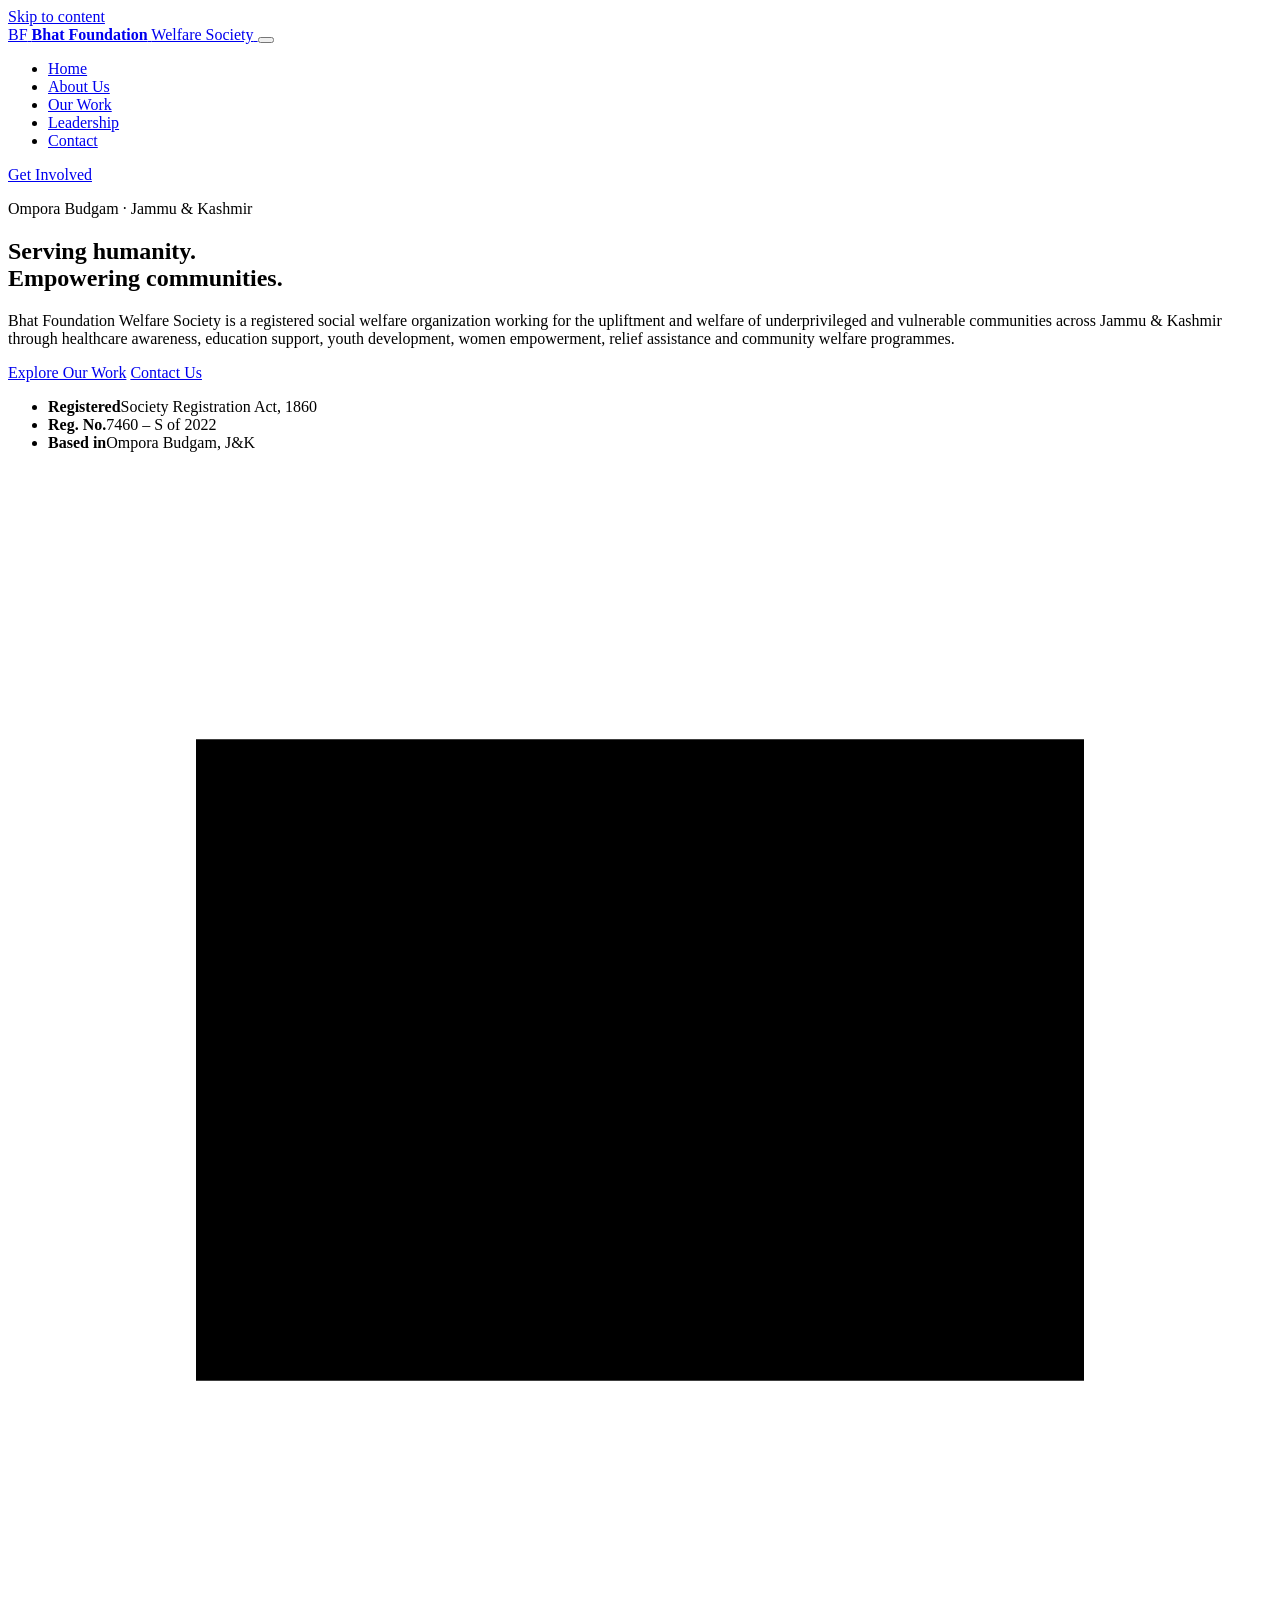
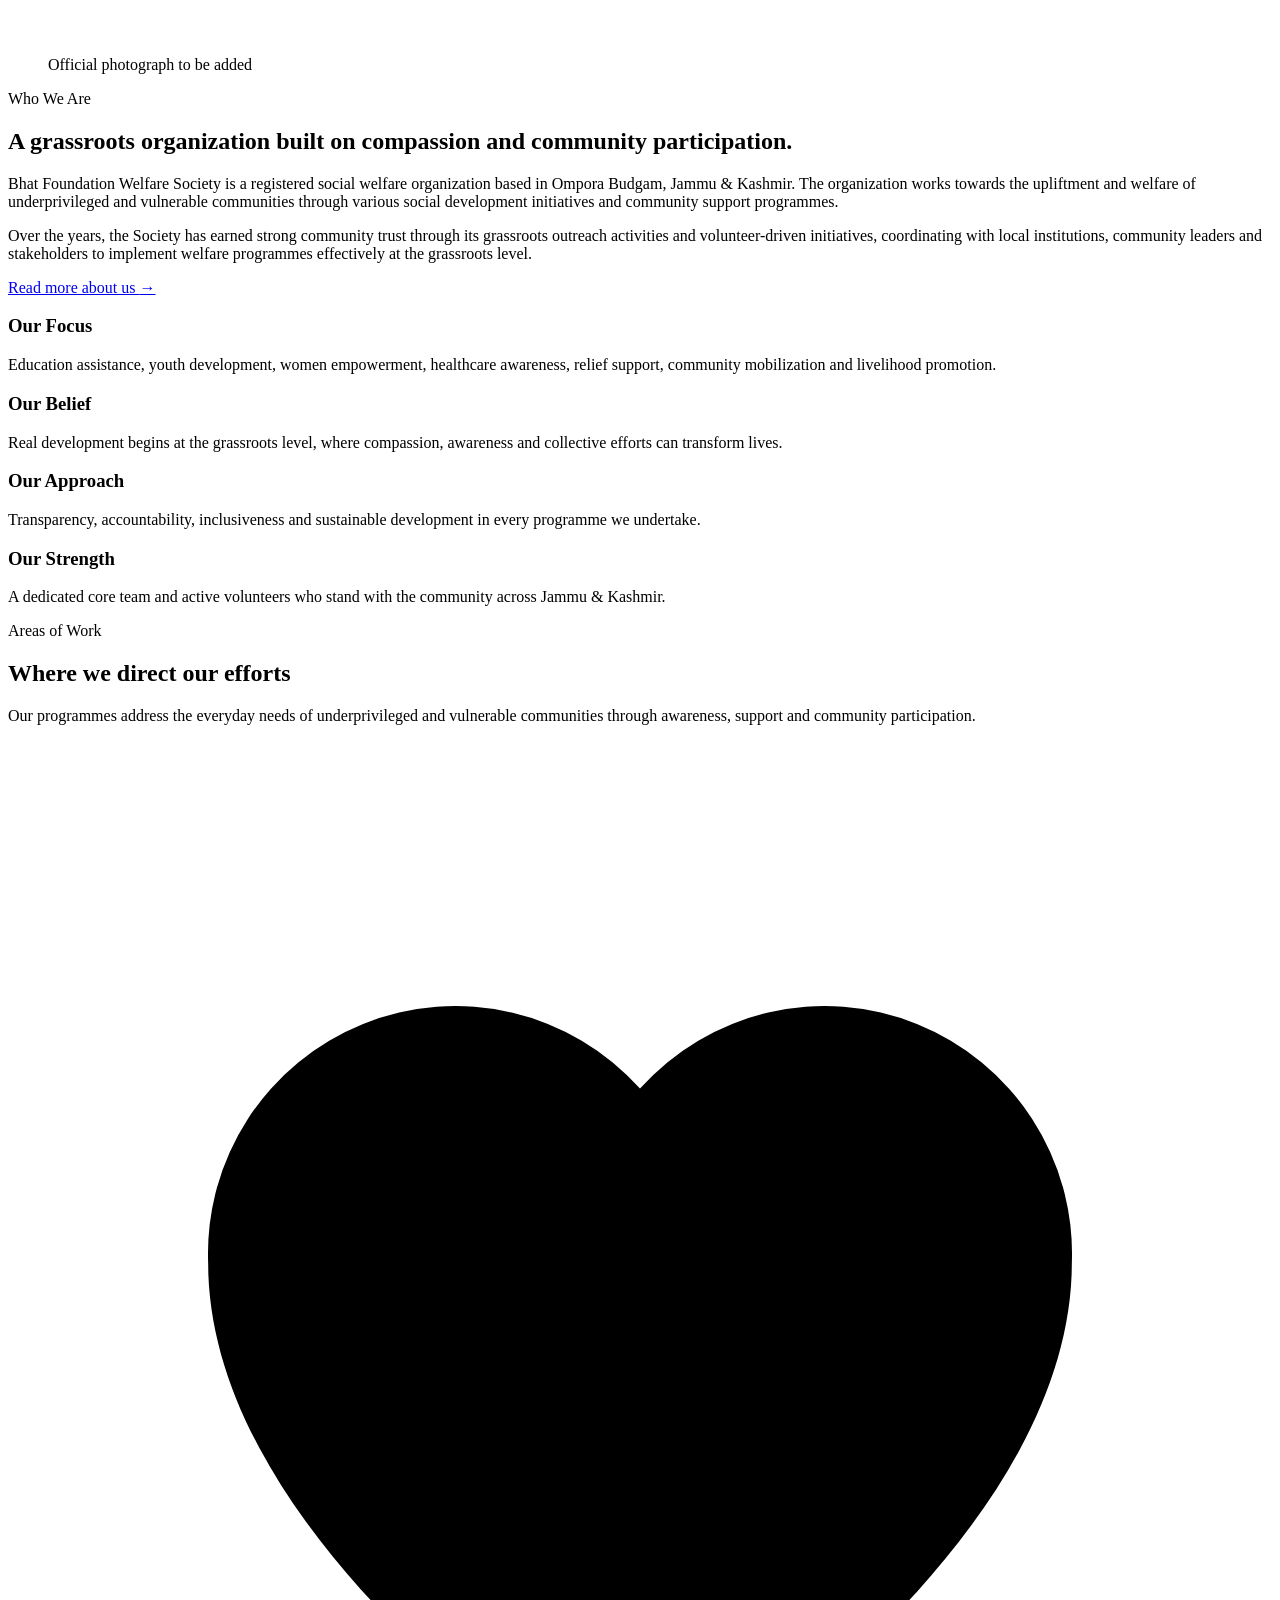
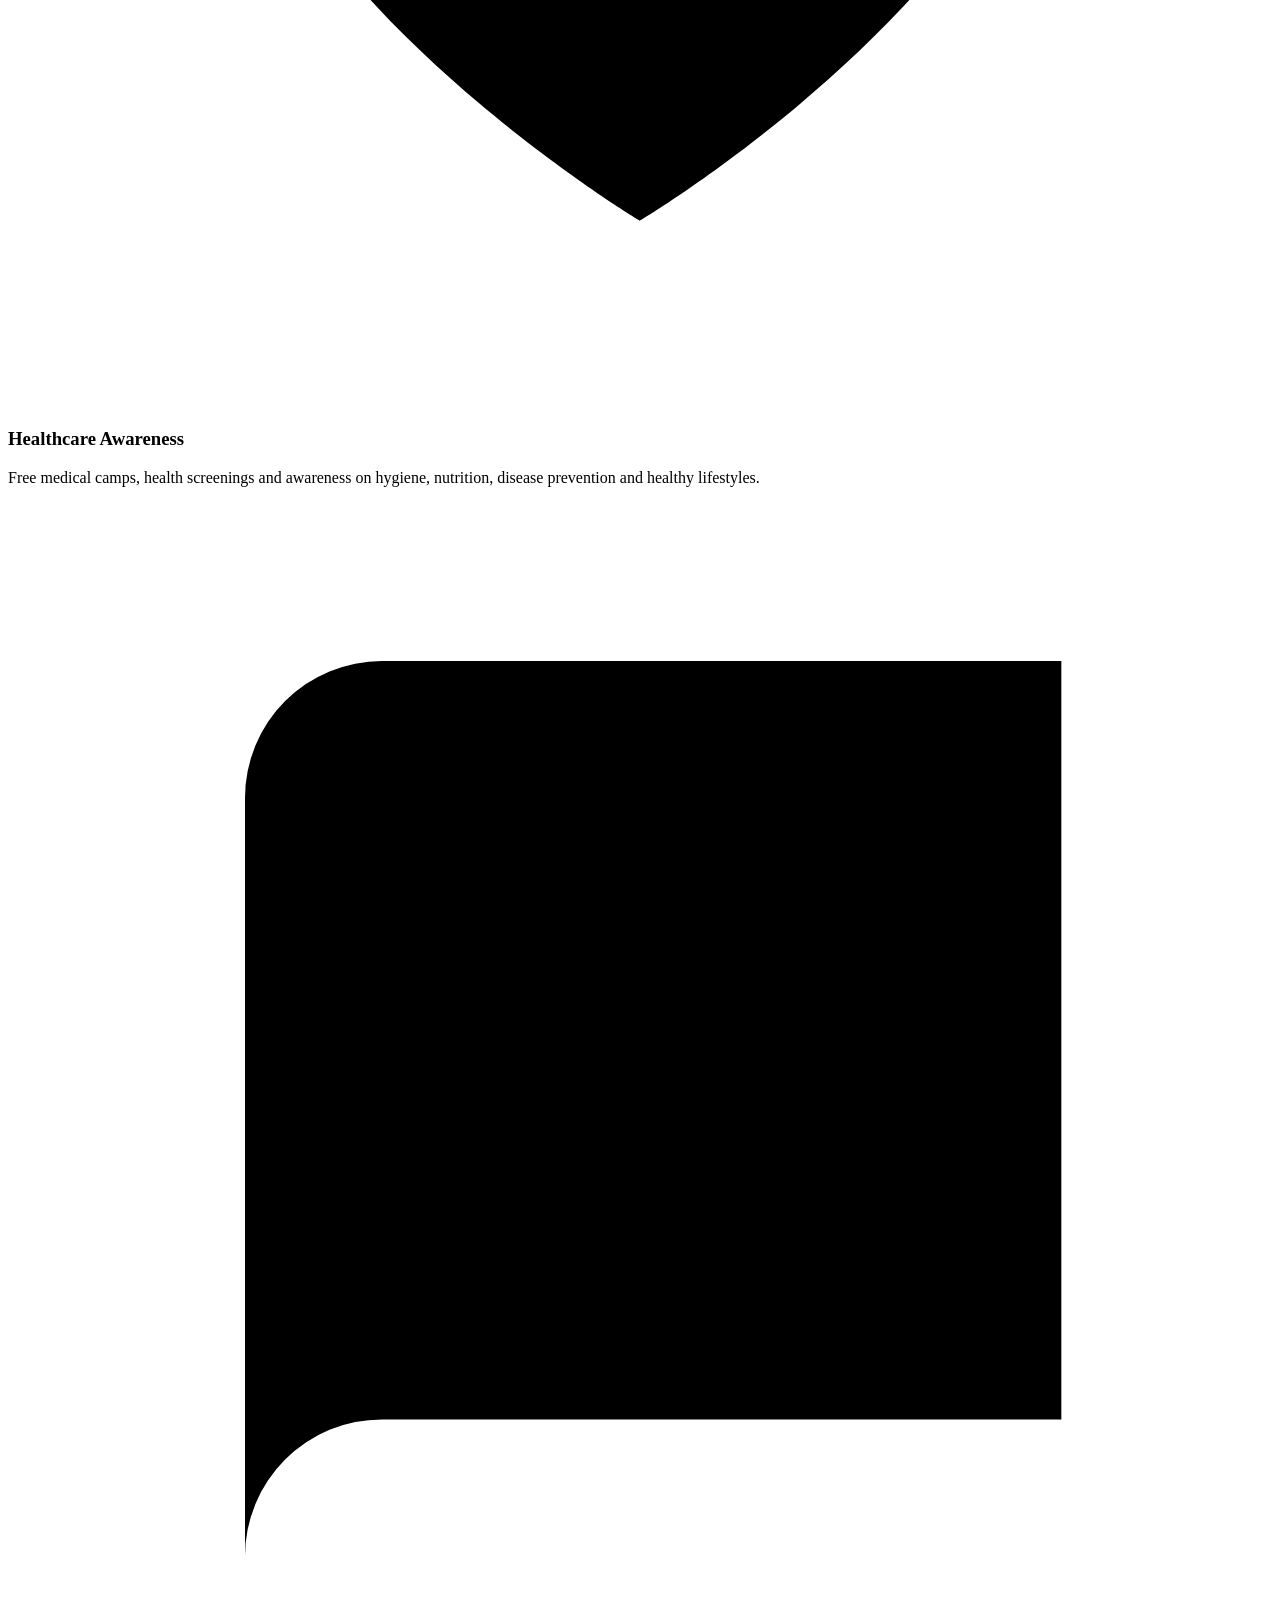
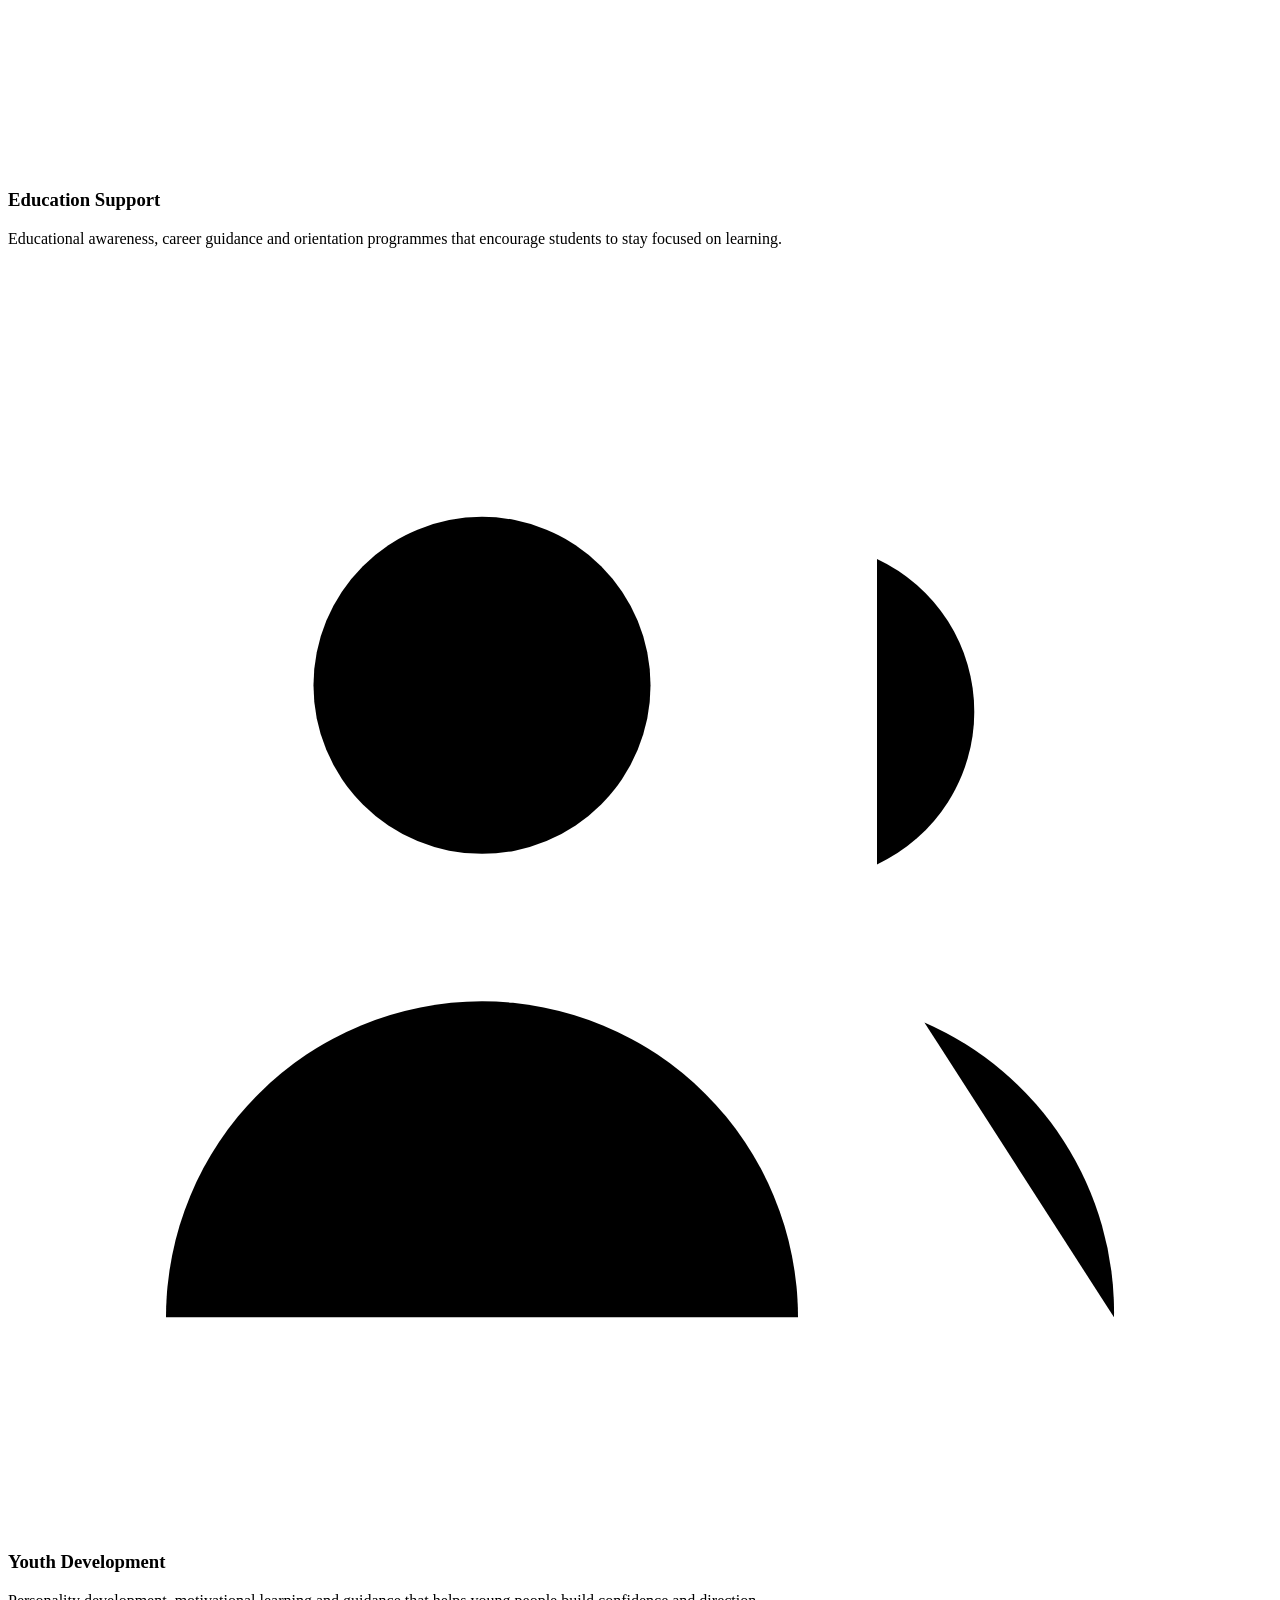
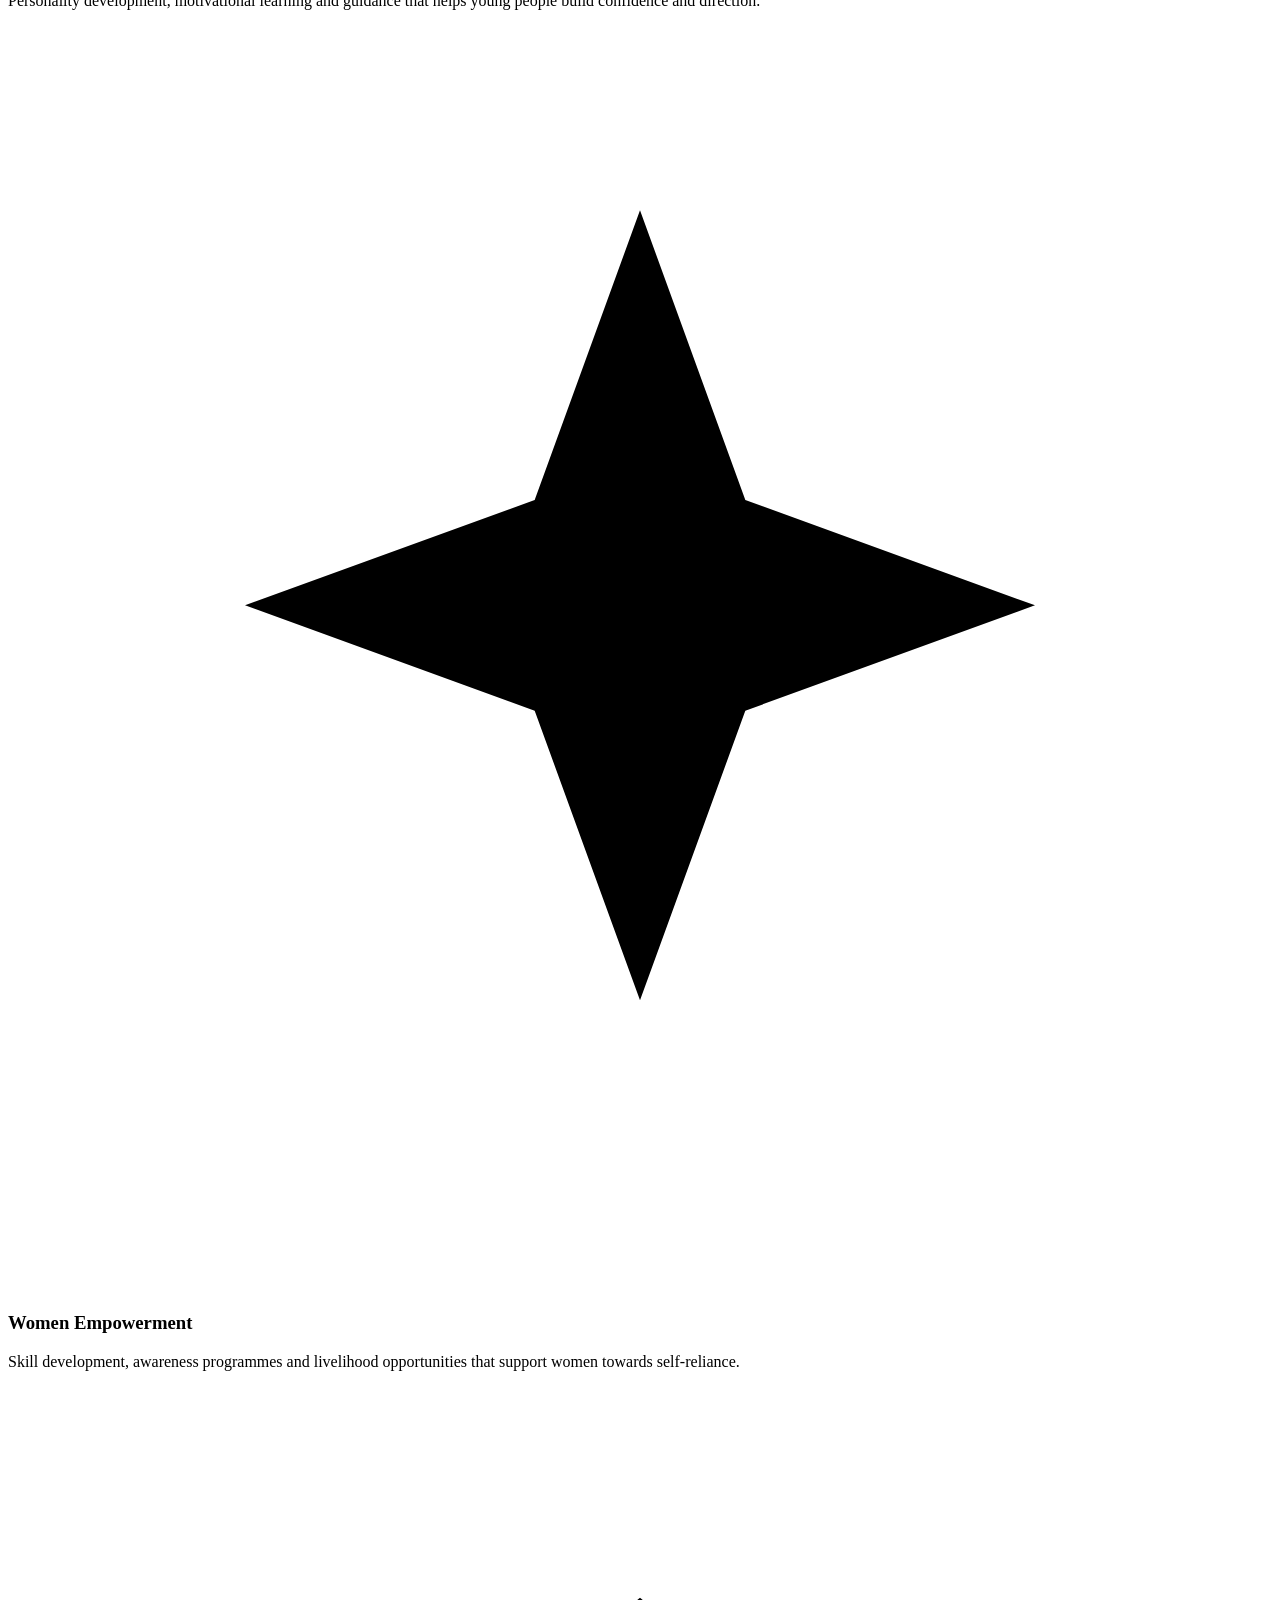
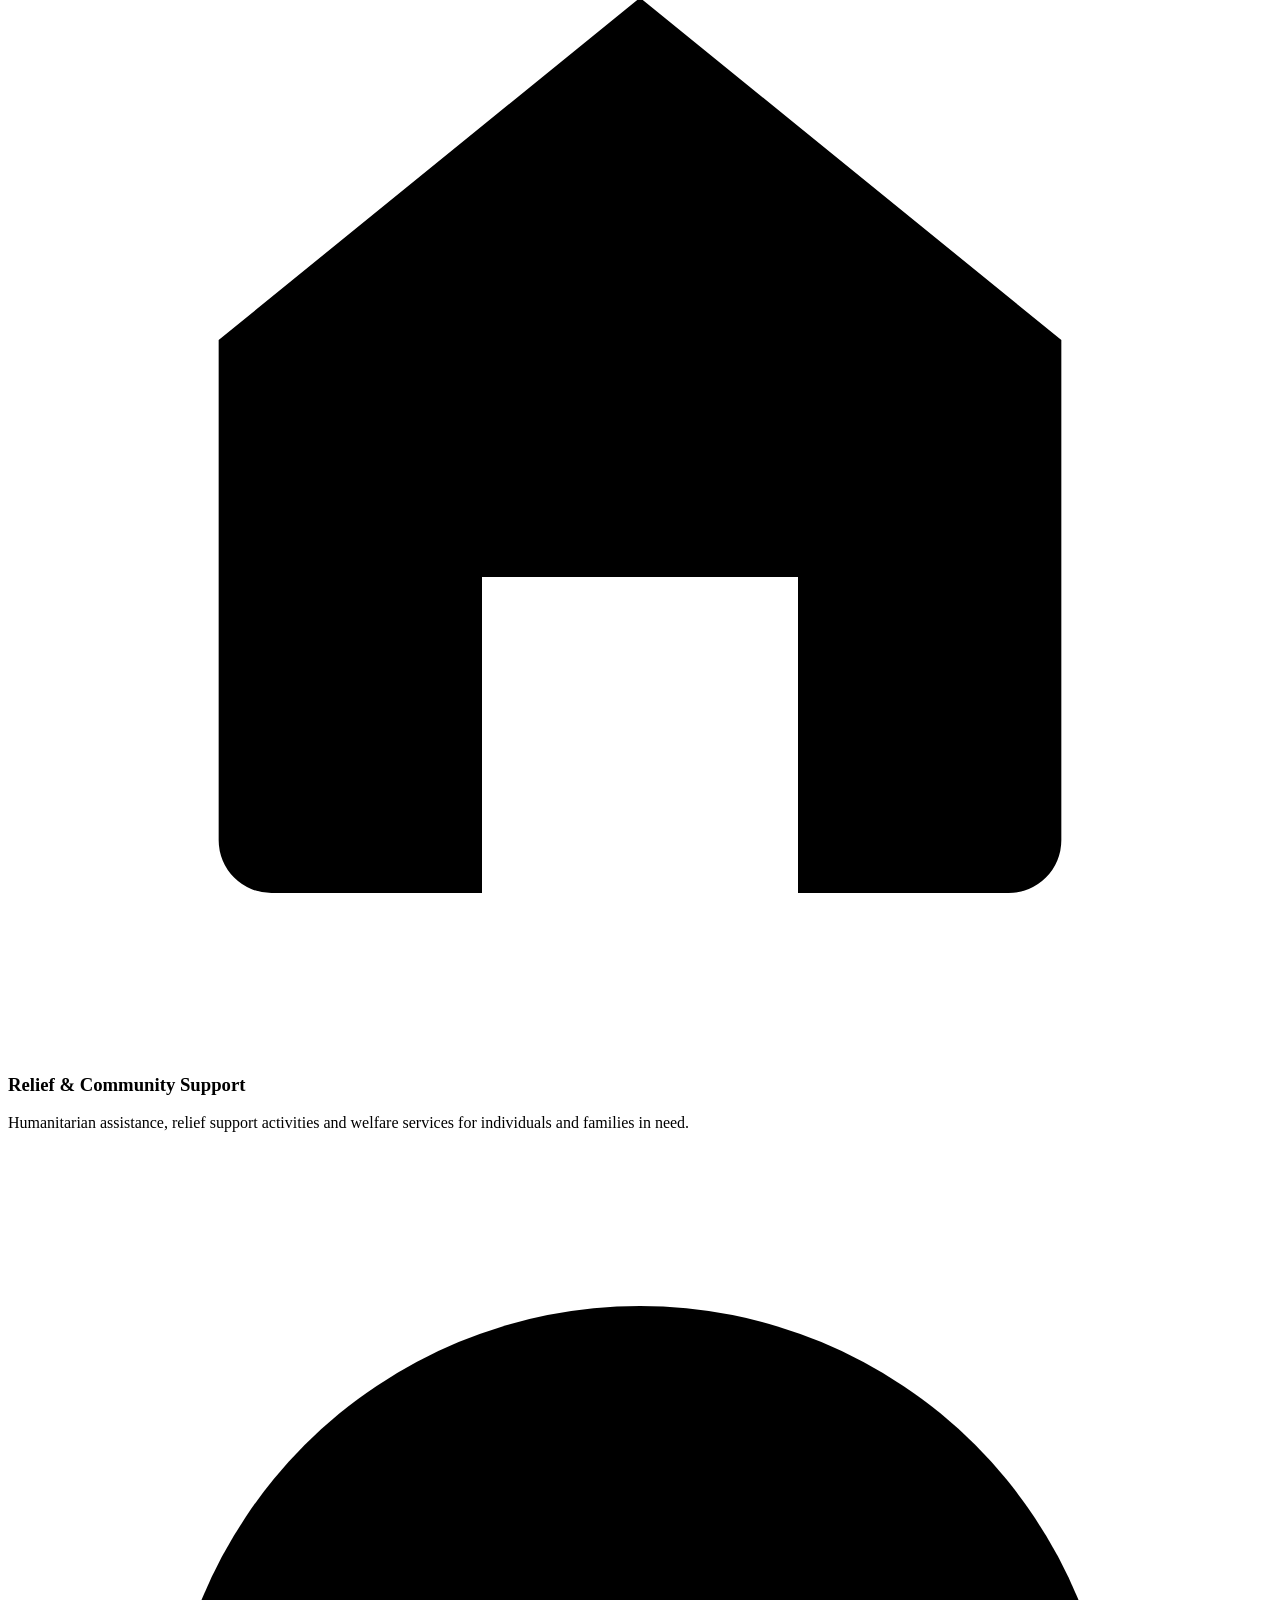
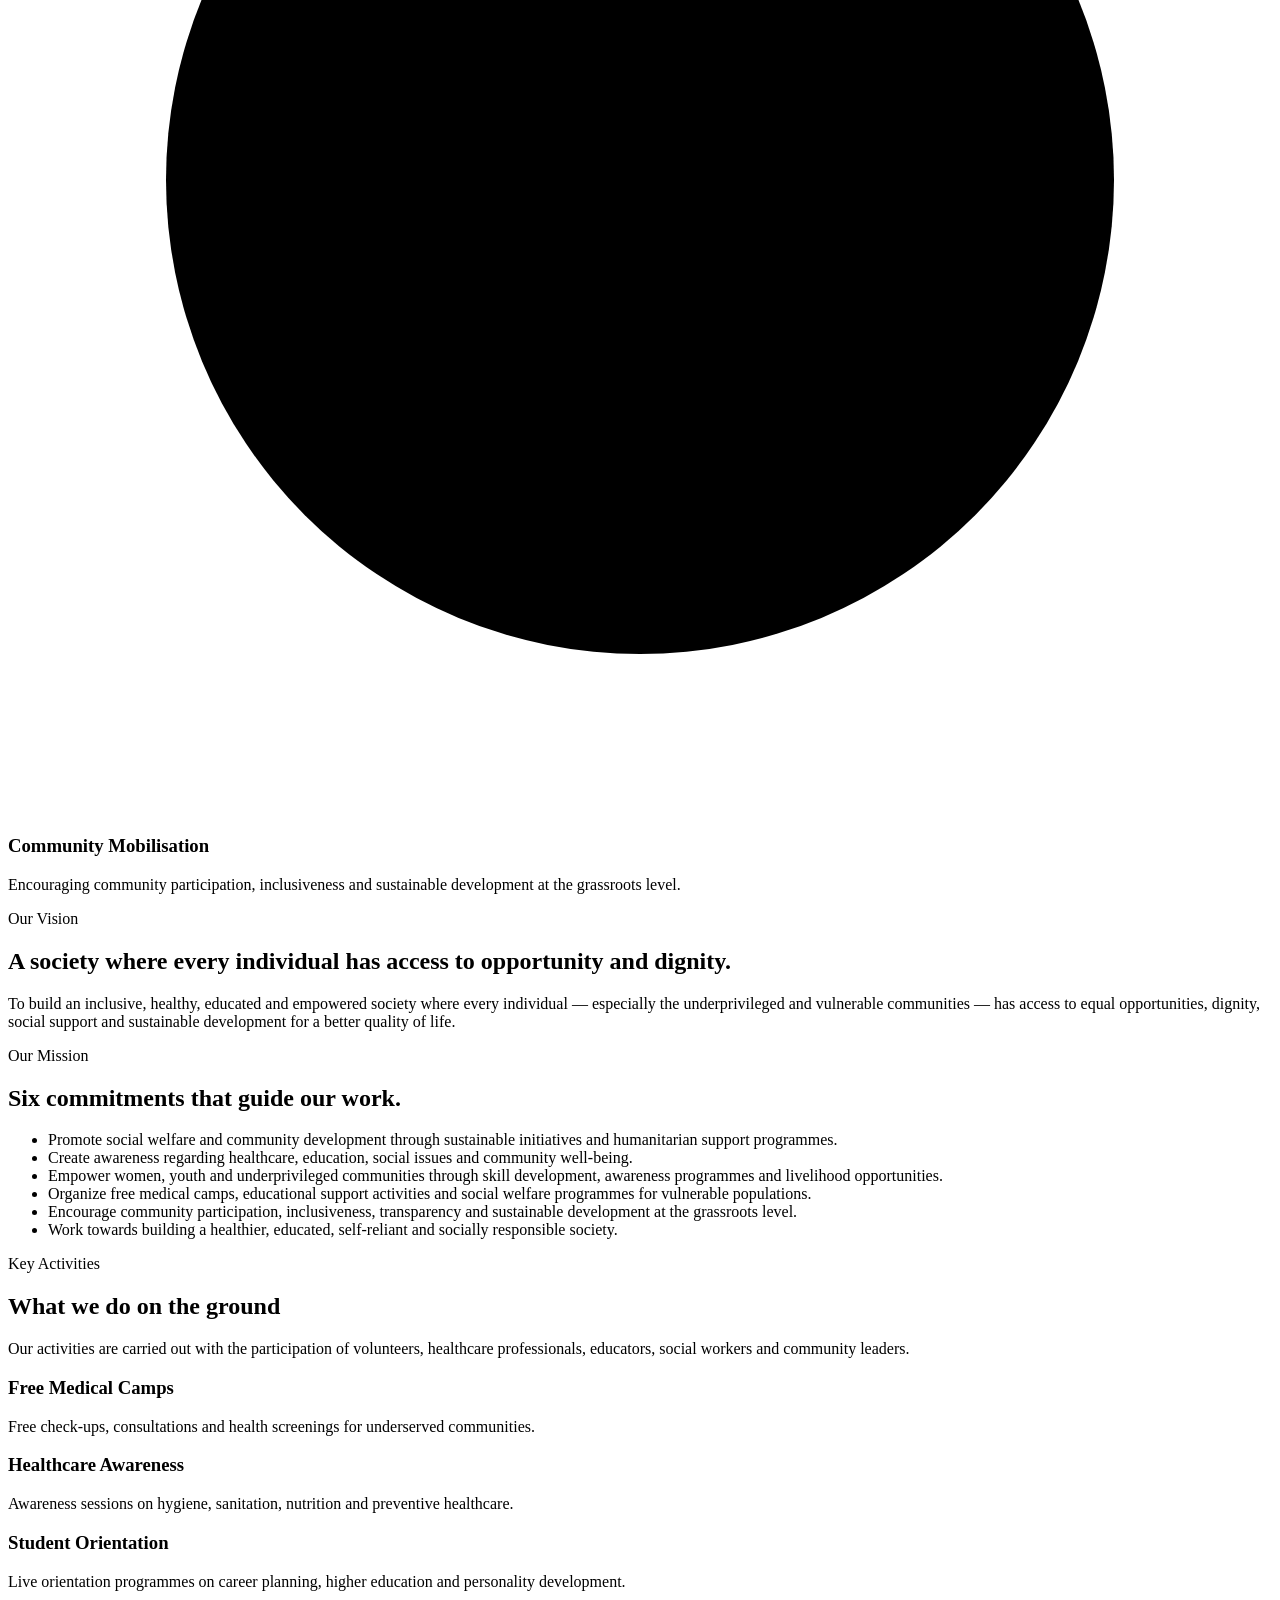
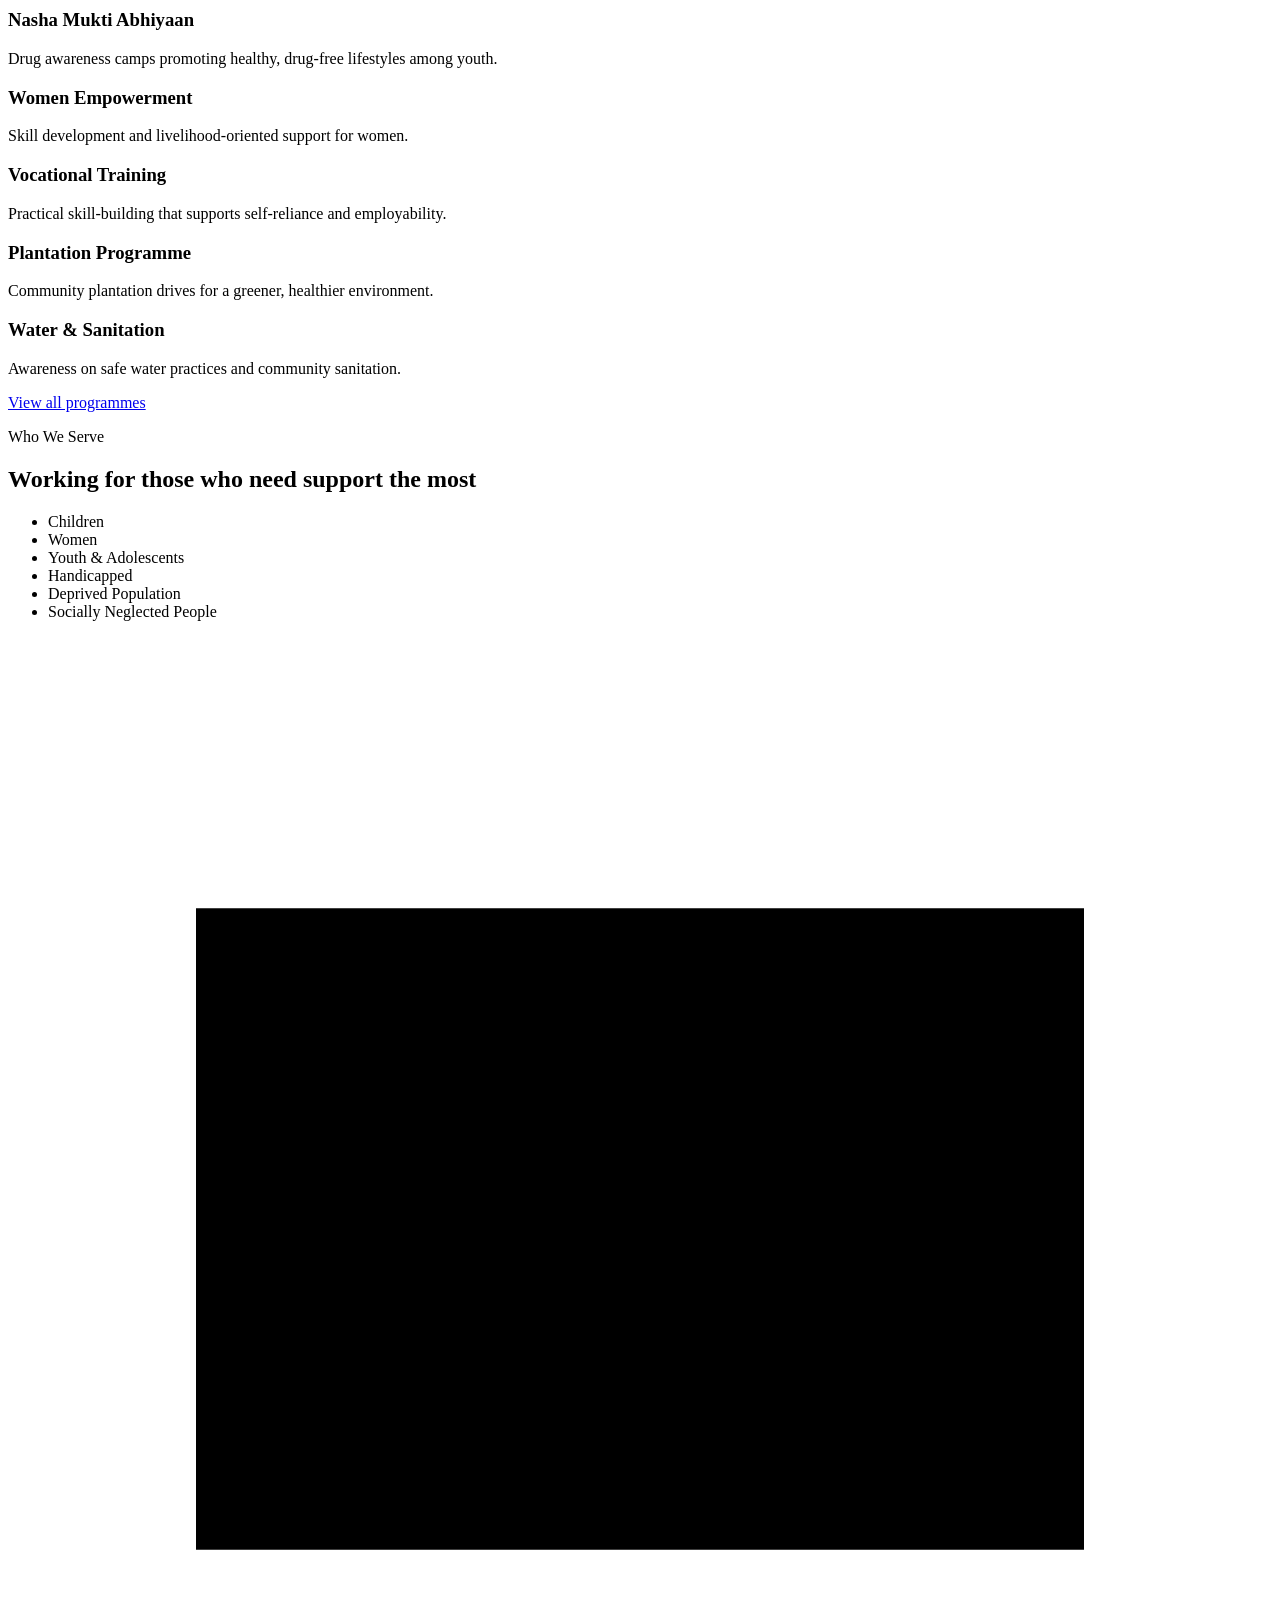
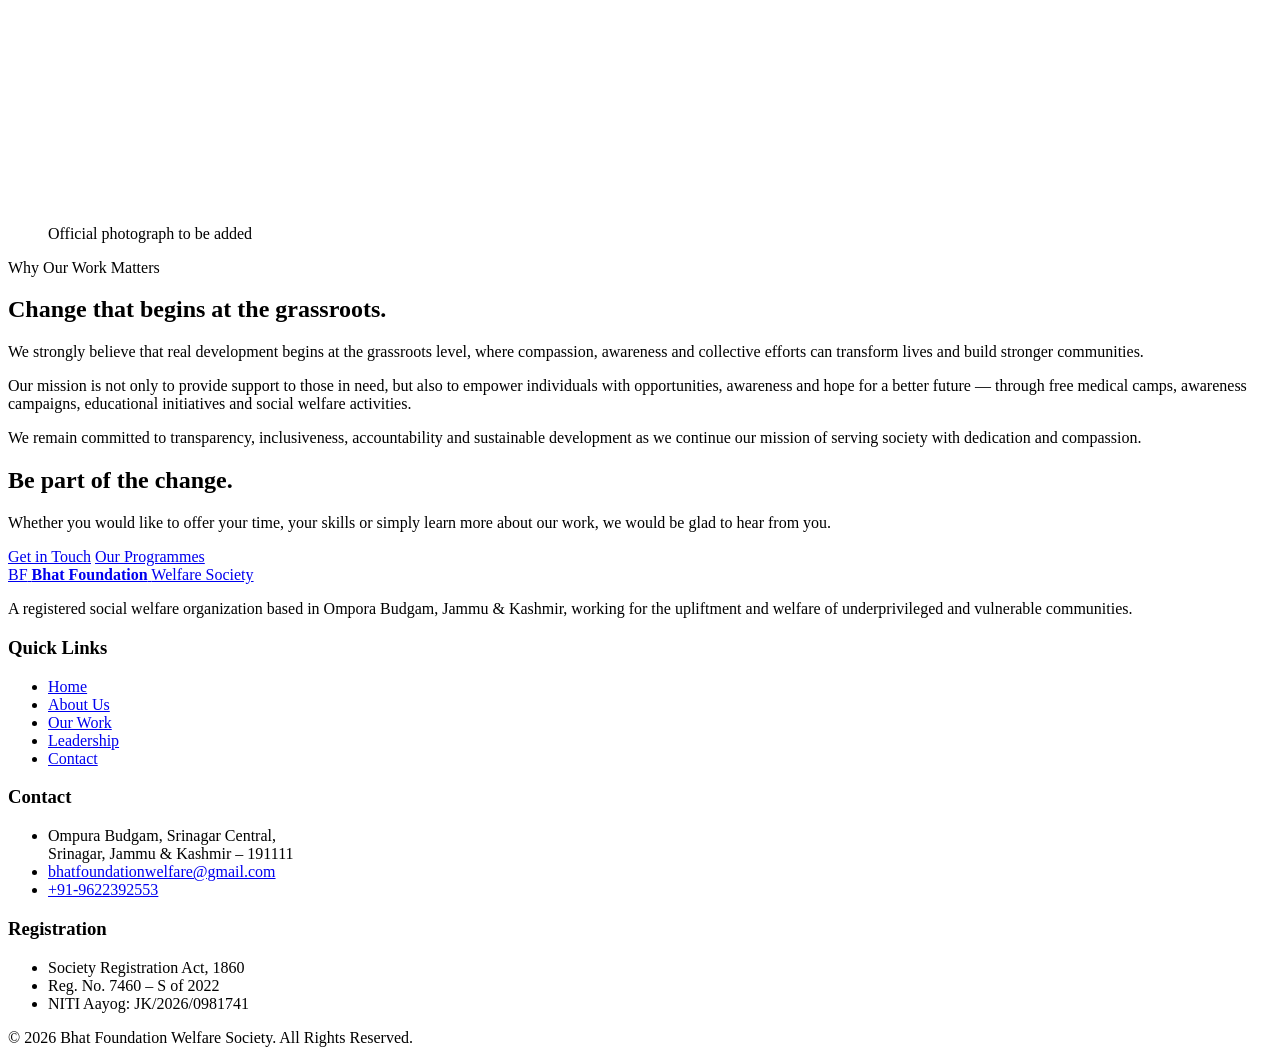
==== index.html @ c6f022cc "Added.htmlfiles" ====
<!-- ============================================================
     index.html
     ============================================================ -->
<!DOCTYPE html>
<html lang="en">
<head>
<meta charset="utf-8">
<meta name="viewport" content="width=device-width, initial-scale=1">
<title>Bhat Foundation Welfare Society | Serving Humanity in Jammu &amp; Kashmir</title>
<meta name="description" content="Bhat Foundation Welfare Society is a registered social welfare organization in Ompora Budgam, Jammu & Kashmir, working for underprivileged and vulnerable communities through healthcare, education, youth development and women empowerment.">
<meta name="theme-color" content="#12685A">
<link rel="preconnect" href="https://fonts.googleapis.com">
<link rel="preconnect" href="https://fonts.gstatic.com" crossorigin>
<link href="https://fonts.googleapis.com/css2?family=Plus+Jakarta+Sans:wght@400;500;600;700;800&display=swap" rel="stylesheet">
<link rel="stylesheet" href="css/styles.css">
<script>document.documentElement.classList.add('js');</script>
</head>
<body>

<a class="skip-link" href="#main">Skip to content</a>

<header class="site-header" id="siteHeader">
  <div class="container header-inner">
    <a class="brand" href="index.html" aria-label="Bhat Foundation Welfare Society — Home">
      <span class="brand-badge">
        <span class="brand-mark" aria-hidden="true">BF</span>
        <img src="images/logo.png" alt="Bhat Foundation Welfare Society logo" onerror="this.remove()">
      </span>
      <span class="brand-text">
        <strong>Bhat Foundation</strong>
        <span>Welfare Society</span>
      </span>
    </a>

    <button class="nav-toggle" id="navToggle" type="button" aria-expanded="false" aria-controls="primaryNav" aria-label="Open menu">
      <span class="nav-toggle-bars" aria-hidden="true"><i></i><i></i><i></i></span>
    </button>

    <nav class="primary-nav" id="primaryNav" aria-label="Primary">
      <ul>
        <li><a href="index.html" aria-current="page">Home</a></li>
        <li><a href="about.html">About Us</a></li>
        <li><a href="our-work.html">Our Work</a></li>
        <li><a href="leadership.html">Leadership</a></li>
        <li><a href="contact.html">Contact</a></li>
      </ul>
      <a class="btn btn-primary nav-cta" href="contact.html">Get Involved</a>
    </nav>
  </div>
</header>

<main id="main">

  <section class="hero">
    <div class="container hero-grid">
      <div class="hero-copy">
        <p class="eyebrow">Ompora Budgam &middot; Jammu &amp; Kashmir</p>
        <h1>Serving humanity.<br><span class="hl">Empowering communities.</span></h1>
        <p class="lead">
          Bhat Foundation Welfare Society is a registered social welfare organization working for the
          upliftment and welfare of underprivileged and vulnerable communities across Jammu &amp; Kashmir
          through healthcare awareness, education support, youth development, women empowerment,
          relief assistance and community welfare programmes.
        </p>

        <div class="btn-row">
          <a class="btn btn-primary" href="our-work.html">Explore Our Work</a>
          <a class="btn btn-ghost" href="contact.html">Contact Us</a>
        </div>

        <ul class="trust-strip">
          <li><strong>Registered</strong><span>Society Registration Act, 1860</span></li>
          <li><strong>Reg. No.</strong><span>7460 &ndash; S of 2022</span></li>
          <li><strong>Based in</strong><span>Ompora Budgam, J&amp;K</span></li>
        </ul>
      </div>

      <div class="hero-visual">
        <figure class="media media--wide">
          <div class="media-fallback">
            <svg viewBox="0 0 24 24" aria-hidden="true"><path d="M3 5.5h18v13H3z"/><path d="m3 15 4.5-4.5 4 4L15 11l6 6"/><circle cx="9" cy="9" r="1.6"/></svg>
            <span>Official photograph to be added</span>
          </div>
          <img class="media-img" src="images/hero-home.jpg" alt="Bhat Foundation Welfare Society community outreach" onerror="this.remove()">
        </figure>
      </div>
    </div>
  </section>

  <section class="section">
    <div class="container split">
      <div>
        <p class="eyebrow">Who We Are</p>
        <h2>A grassroots organization built on compassion and community participation.</h2>
        <p>
          Bhat Foundation Welfare Society is a registered social welfare organization based in Ompora
          Budgam, Jammu &amp; Kashmir. The organization works towards the upliftment and welfare of
          underprivileged and vulnerable communities through various social development initiatives
          and community support programmes.
        </p>
        <p>
          Over the years, the Society has earned strong community trust through its grassroots outreach
          activities and volunteer-driven initiatives, coordinating with local institutions, community
          leaders and stakeholders to implement welfare programmes effectively at the grassroots level.
        </p>
        <a class="link-arrow" href="about.html">Read more about us <span aria-hidden="true">&rarr;</span></a>
      </div>

      <div class="grid grid-2">
        <div class="card card--compact">
          <h3>Our Focus</h3>
          <p>Education assistance, youth development, women empowerment, healthcare awareness, relief support, community mobilization and livelihood promotion.</p>
        </div>
        <div class="card card--compact">
          <h3>Our Belief</h3>
          <p>Real development begins at the grassroots level, where compassion, awareness and collective efforts can transform lives.</p>
        </div>
        <div class="card card--compact">
          <h3>Our Approach</h3>
          <p>Transparency, accountability, inclusiveness and sustainable development in every programme we undertake.</p>
        </div>
        <div class="card card--compact">
          <h3>Our Strength</h3>
          <p>A dedicated core team and active volunteers who stand with the community across Jammu &amp; Kashmir.</p>
        </div>
      </div>
    </div>
  </section>

  <section class="section section--soft">
    <div class="container">
      <div class="section-head section-head--center">
        <p class="eyebrow">Areas of Work</p>
        <h2>Where we direct our efforts</h2>
        <p class="section-sub">
          Our programmes address the everyday needs of underprivileged and vulnerable communities
          through awareness, support and community participation.
        </p>
      </div>

      <div class="grid grid-3">
        <article class="card reveal">
          <span class="card-icon" aria-hidden="true"><svg viewBox="0 0 24 24"><path d="M12 20.5S3.8 15.6 3.8 9.9A4.7 4.7 0 0 1 12 6.6a4.7 4.7 0 0 1 8.2 3.3c0 5.7-8.2 10.6-8.2 10.6Z"/></svg></span>
          <h3>Healthcare Awareness</h3>
          <p>Free medical camps, health screenings and awareness on hygiene, nutrition, disease prevention and healthy lifestyles.</p>
        </article>

        <article class="card reveal">
          <span class="card-icon" aria-hidden="true"><svg viewBox="0 0 24 24"><path d="M4.5 5.6A2.6 2.6 0 0 1 7.1 3H20v14.4H7.1a2.6 2.6 0 0 0-2.6 2.6Z"/><path d="M4.5 5.6V20"/></svg></span>
          <h3>Education Support</h3>
          <p>Educational awareness, career guidance and orientation programmes that encourage students to stay focused on learning.</p>
        </article>

        <article class="card reveal">
          <span class="card-icon" aria-hidden="true"><svg viewBox="0 0 24 24"><circle cx="9" cy="8" r="3.2"/><path d="M3 20a6 6 0 0 1 12 0"/><path d="M16.5 5.6a3.2 3.2 0 0 1 0 5.8"/><path d="M17.4 14.4A6 6 0 0 1 21 20"/></svg></span>
          <h3>Youth Development</h3>
          <p>Personality development, motivational learning and guidance that helps young people build confidence and direction.</p>
        </article>

        <article class="card reveal">
          <span class="card-icon" aria-hidden="true"><svg viewBox="0 0 24 24"><path d="M12 3.5 14 9l5.5 2-5.5 2-2 5.5-2-5.5L4.5 11 10 9Z"/></svg></span>
          <h3>Women Empowerment</h3>
          <p>Skill development, awareness programmes and livelihood opportunities that support women towards self-reliance.</p>
        </article>

        <article class="card reveal">
          <span class="card-icon" aria-hidden="true"><svg viewBox="0 0 24 24"><path d="M4 10.5 12 4l8 6.5V20a1 1 0 0 1-1 1h-4v-6H9v6H5a1 1 0 0 1-1-1Z"/></svg></span>
          <h3>Relief &amp; Community Support</h3>
          <p>Humanitarian assistance, relief support activities and welfare services for individuals and families in need.</p>
        </article>

        <article class="card reveal">
          <span class="card-icon" aria-hidden="true"><svg viewBox="0 0 24 24"><circle cx="12" cy="12" r="9"/><path d="M3 12h18"/><path d="M12 3a15 15 0 0 1 0 18 15 15 0 0 1 0-18Z"/></svg></span>
          <h3>Community Mobilisation</h3>
          <p>Encouraging community participation, inclusiveness and sustainable development at the grassroots level.</p>
        </article>
      </div>
    </div>
  </section>

  <section class="section">
    <div class="container">
      <div class="grid grid-2">
        <article class="panel panel--vision reveal">
          <p class="eyebrow eyebrow--light">Our Vision</p>
          <h2 class="panel-title">A society where every individual has access to opportunity and dignity.</h2>
          <p class="panel-text">
            To build an inclusive, healthy, educated and empowered society where every individual &mdash;
            especially the underprivileged and vulnerable communities &mdash; has access to equal opportunities,
            dignity, social support and sustainable development for a better quality of life.
          </p>
        </article>

        <article class="panel panel--mission reveal">
          <p class="eyebrow">Our Mission</p>
          <h2 class="panel-title">Six commitments that guide our work.</h2>
          <ul class="check-list">
            <li>Promote social welfare and community development through sustainable initiatives and humanitarian support programmes.</li>
            <li>Create awareness regarding healthcare, education, social issues and community well-being.</li>
            <li>Empower women, youth and underprivileged communities through skill development, awareness programmes and livelihood opportunities.</li>
            <li>Organize free medical camps, educational support activities and social welfare programmes for vulnerable populations.</li>
            <li>Encourage community participation, inclusiveness, transparency and sustainable development at the grassroots level.</li>
            <li>Work towards building a healthier, educated, self-reliant and socially responsible society.</li>
          </ul>
        </article>
      </div>
    </div>
  </section>

  <section class="section section--soft">
    <div class="container">
      <div class="section-head">
        <p class="eyebrow">Key Activities</p>
        <h2>What we do on the ground</h2>
        <p class="section-sub">
          Our activities are carried out with the participation of volunteers, healthcare professionals,
          educators, social workers and community leaders.
        </p>
      </div>

      <div class="grid grid-4">
        <article class="card card--compact reveal"><h3>Free Medical Camps</h3><p>Free check-ups, consultations and health screenings for underserved communities.</p></article>
        <article class="card card--compact reveal"><h3>Healthcare Awareness</h3><p>Awareness sessions on hygiene, sanitation, nutrition and preventive healthcare.</p></article>
        <article class="card card--compact reveal"><h3>Student Orientation</h3><p>Live orientation programmes on career planning, higher education and personality development.</p></article>
        <article class="card card--compact reveal"><h3>Nasha Mukti Abhiyaan</h3><p>Drug awareness camps promoting healthy, drug-free lifestyles among youth.</p></article>
        <article class="card card--compact reveal"><h3>Women Empowerment</h3><p>Skill development and livelihood-oriented support for women.</p></article>
        <article class="card card--compact reveal"><h3>Vocational Training</h3><p>Practical skill-building that supports self-reliance and employability.</p></article>
        <article class="card card--compact reveal"><h3>Plantation Programme</h3><p>Community plantation drives for a greener, healthier environment.</p></article>
        <article class="card card--compact reveal"><h3>Water &amp; Sanitation</h3><p>Awareness on safe water practices and community sanitation.</p></article>
      </div>

      <div class="section-foot">
        <a class="btn btn-outline" href="our-work.html">View all programmes</a>
      </div>
    </div>
  </section>

  <section class="section">
    <div class="container">
      <div class="section-head section-head--center">
        <p class="eyebrow">Who We Serve</p>
        <h2>Working for those who need support the most</h2>
      </div>
      <ul class="pill-grid">
        <li class="pill">Children</li>
        <li class="pill">Women</li>
        <li class="pill">Youth &amp; Adolescents</li>
        <li class="pill">Handicapped</li>
        <li class="pill">Deprived Population</li>
        <li class="pill">Socially Neglected People</li>
      </ul>
    </div>
  </section>

  <section class="section section--soft">
    <div class="container split split--reverse">
      <div class="split-media">
        <figure class="media">
          <div class="media-fallback">
            <svg viewBox="0 0 24 24" aria-hidden="true"><path d="M3 5.5h18v13H3z"/><path d="m3 15 4.5-4.5 4 4L15 11l6 6"/><circle cx="9" cy="9" r="1.6"/></svg>
            <span>Official photograph to be added</span>
          </div>
          <img class="media-img" src="images/why-it-matters.jpg" alt="Community welfare activity by Bhat Foundation Welfare Society" onerror="this.remove()">
        </figure>
      </div>
      <div>
        <p class="eyebrow">Why Our Work Matters</p>
        <h2>Change that begins at the grassroots.</h2>
        <p>
          We strongly believe that real development begins at the grassroots level, where compassion,
          awareness and collective efforts can transform lives and build stronger communities.
        </p>
        <p>
          Our mission is not only to provide support to those in need, but also to empower individuals
          with opportunities, awareness and hope for a better future &mdash; through free medical camps,
          awareness campaigns, educational initiatives and social welfare activities.
        </p>
        <p>
          We remain committed to transparency, inclusiveness, accountability and sustainable development
          as we continue our mission of serving society with dedication and compassion.
        </p>
      </div>
    </div>
  </section>

  <section class="section">
    <div class="container">
      <div class="cta-band">
        <div class="cta-band-text">
          <h2>Be part of the change.</h2>
          <p>
            Whether you would like to offer your time, your skills or simply learn more about our work,
            we would be glad to hear from you.
          </p>
        </div>
        <div class="cta-band-actions">
          <a class="btn btn-accent" href="contact.html">Get in Touch</a>
          <a class="btn btn-outline-light" href="our-work.html">Our Programmes</a>
        </div>
      </div>
    </div>
  </section>

</main>

<footer class="site-footer">
  <div class="container footer-grid">
    <div class="footer-brand">
      <a class="brand brand--footer" href="index.html">
        <span class="brand-badge">
          <span class="brand-mark" aria-hidden="true">BF</span>
          <img src="images/logo.png" alt="" onerror="this.remove()">
        </span>
        <span class="brand-text">
          <strong>Bhat Foundation</strong>
          <span>Welfare Society</span>
        </span>
      </a>
      <p class="footer-desc">
        A registered social welfare organization based in Ompora Budgam, Jammu &amp; Kashmir,
        working for the upliftment and welfare of underprivileged and vulnerable communities.
      </p>
    </div>

    <nav class="footer-col" aria-label="Quick links">
      <h3>Quick Links</h3>
      <ul>
        <li><a href="index.html">Home</a></li>
        <li><a href="about.html">About Us</a></li>
        <li><a href="our-work.html">Our Work</a></li>
        <li><a href="leadership.html">Leadership</a></li>
        <li><a href="contact.html">Contact</a></li>
      </ul>
    </nav>

    <div class="footer-col">
      <h3>Contact</h3>
      <ul class="footer-contact">
        <li>Ompura Budgam, Srinagar Central,<br>Srinagar, Jammu &amp; Kashmir &ndash; 191111</li>
        <li><a href="mailto:bhatfoundationwelfare@gmail.com">bhatfoundationwelfare@gmail.com</a></li>
        <li><a href="tel:+919622392553">+91-9622392553</a></li>
      </ul>
    </div>

    <div class="footer-col">
      <h3>Registration</h3>
      <ul class="footer-contact">
        <li>Society Registration Act, 1860</li>
        <li>Reg. No. 7460 &ndash; S of 2022</li>
        <li>NITI Aayog: JK/2026/0981741</li>
      </ul>
    </div>
  </div>

  <div class="container footer-bottom">
    <p>&copy; <span id="year">2026</span> Bhat Foundation Welfare Society. All Rights Reserved.</p>
  </div>
</footer>

<script src="js/main.js"></script>
</body>
</html>
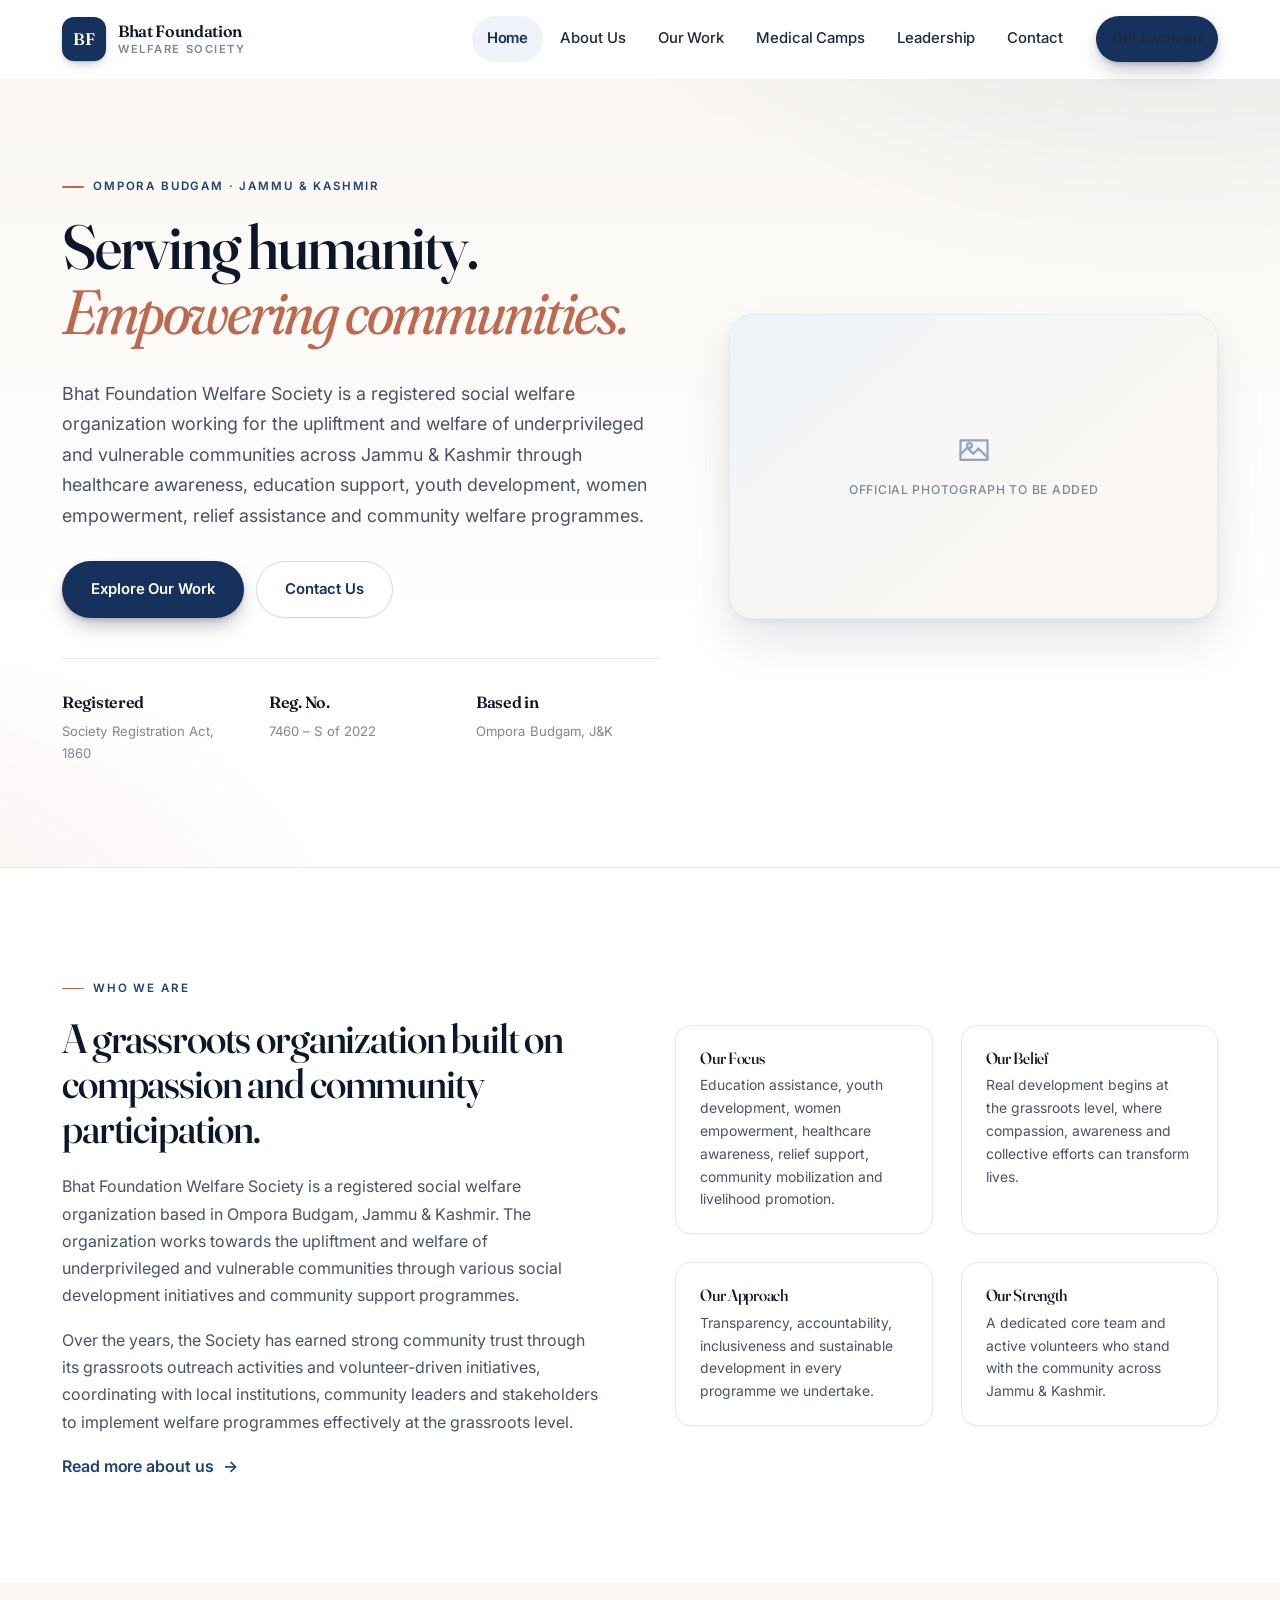
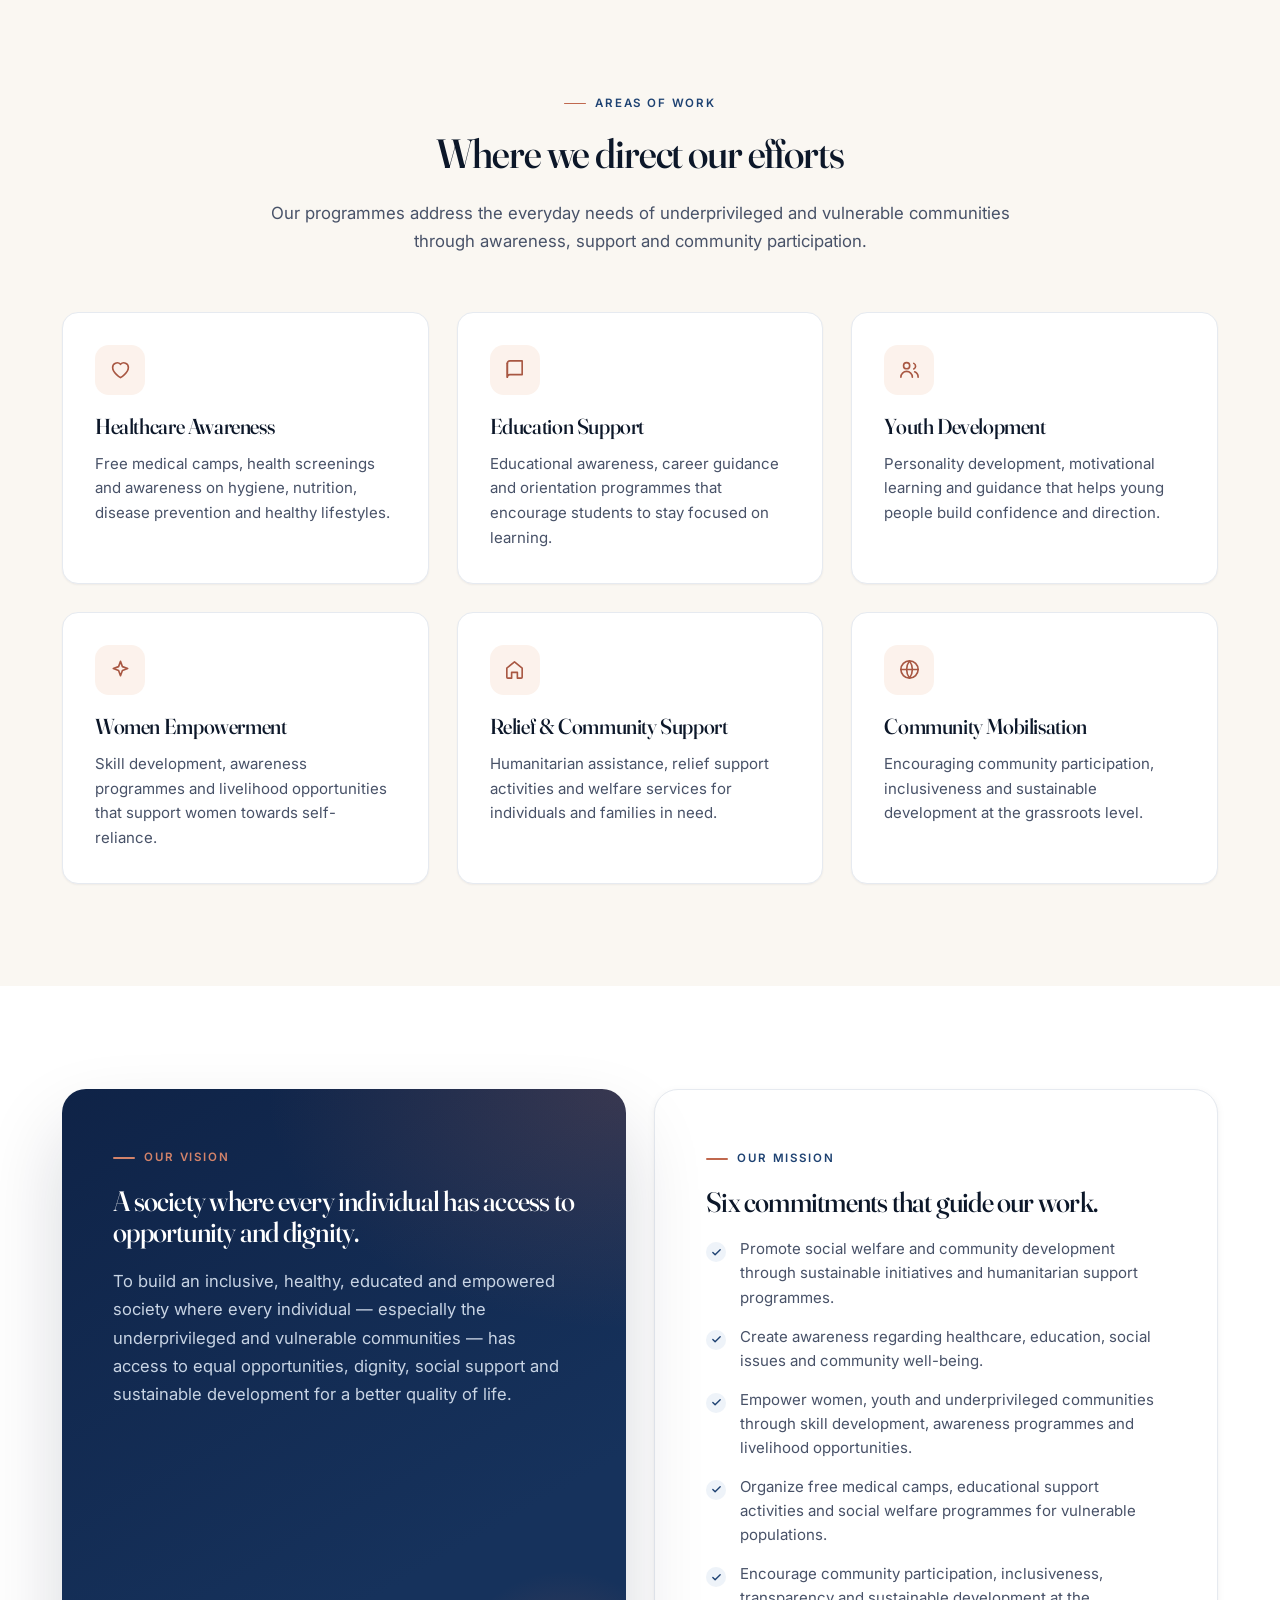
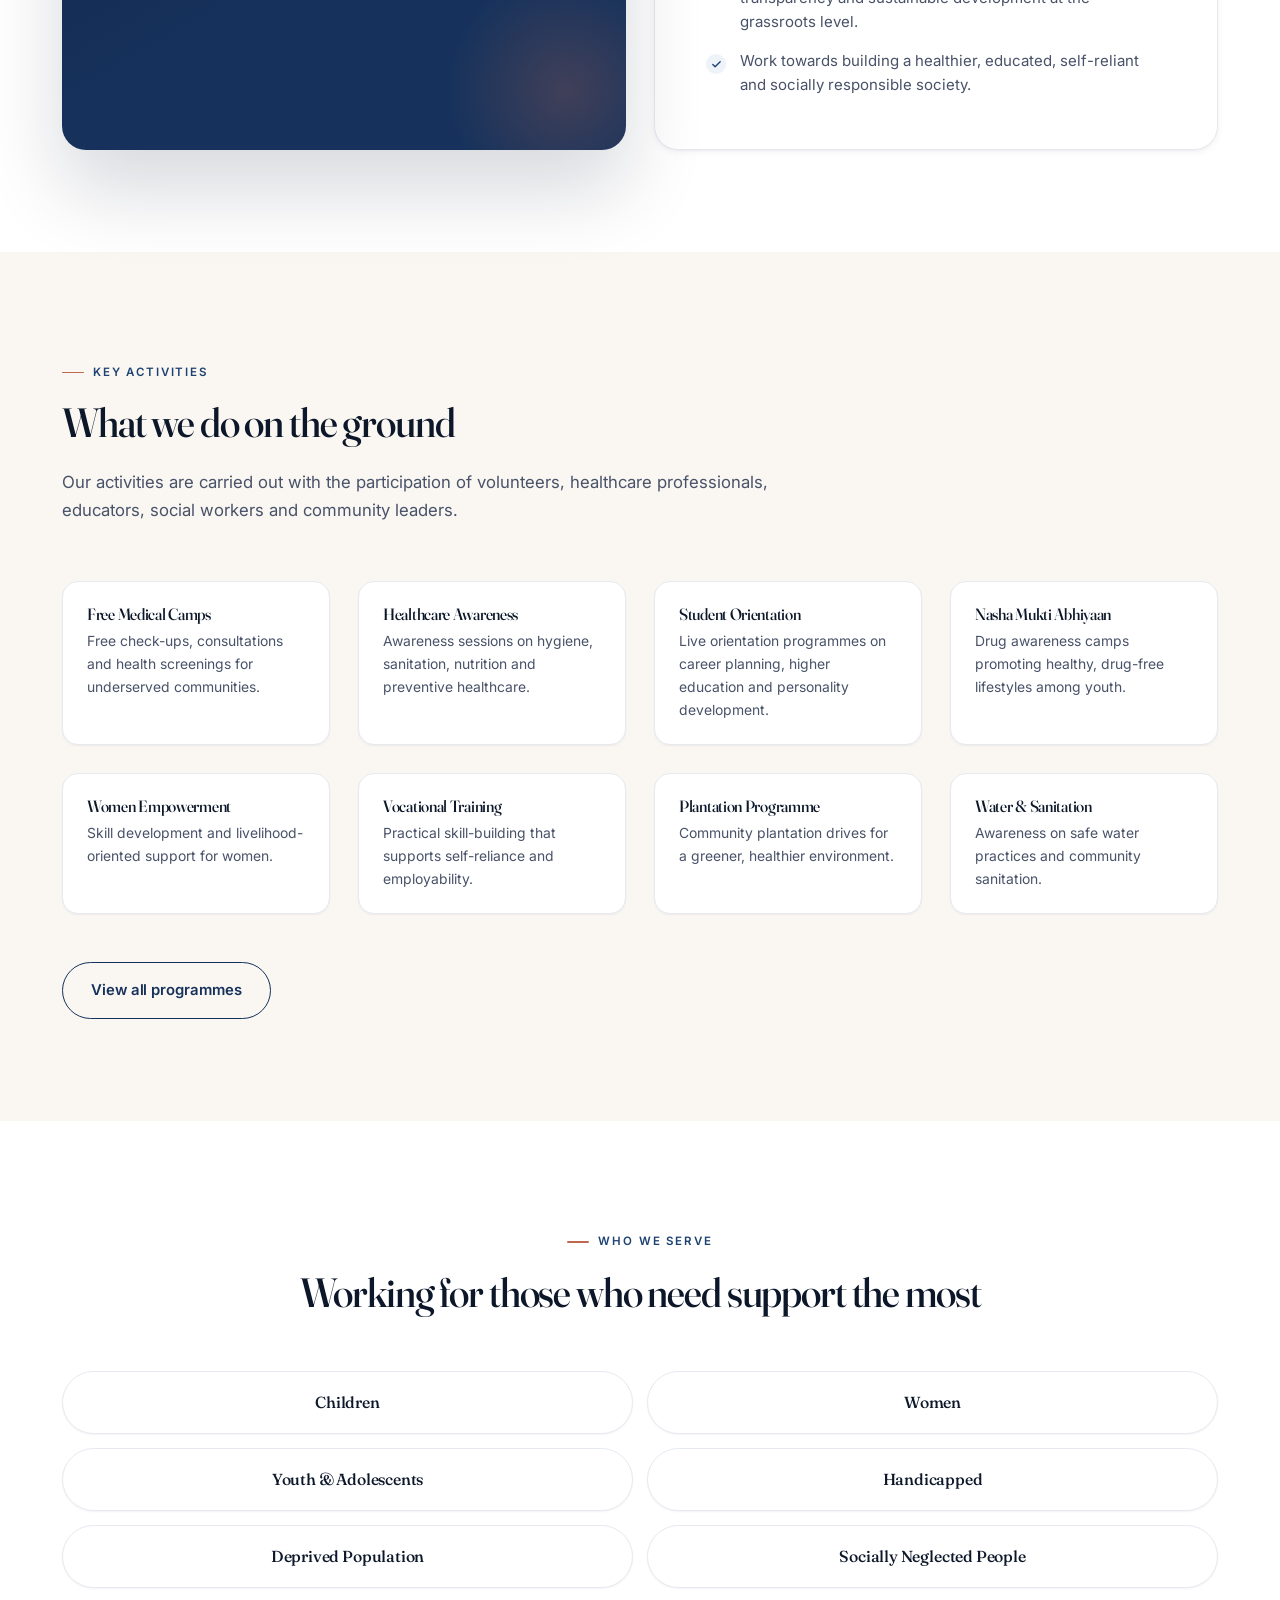
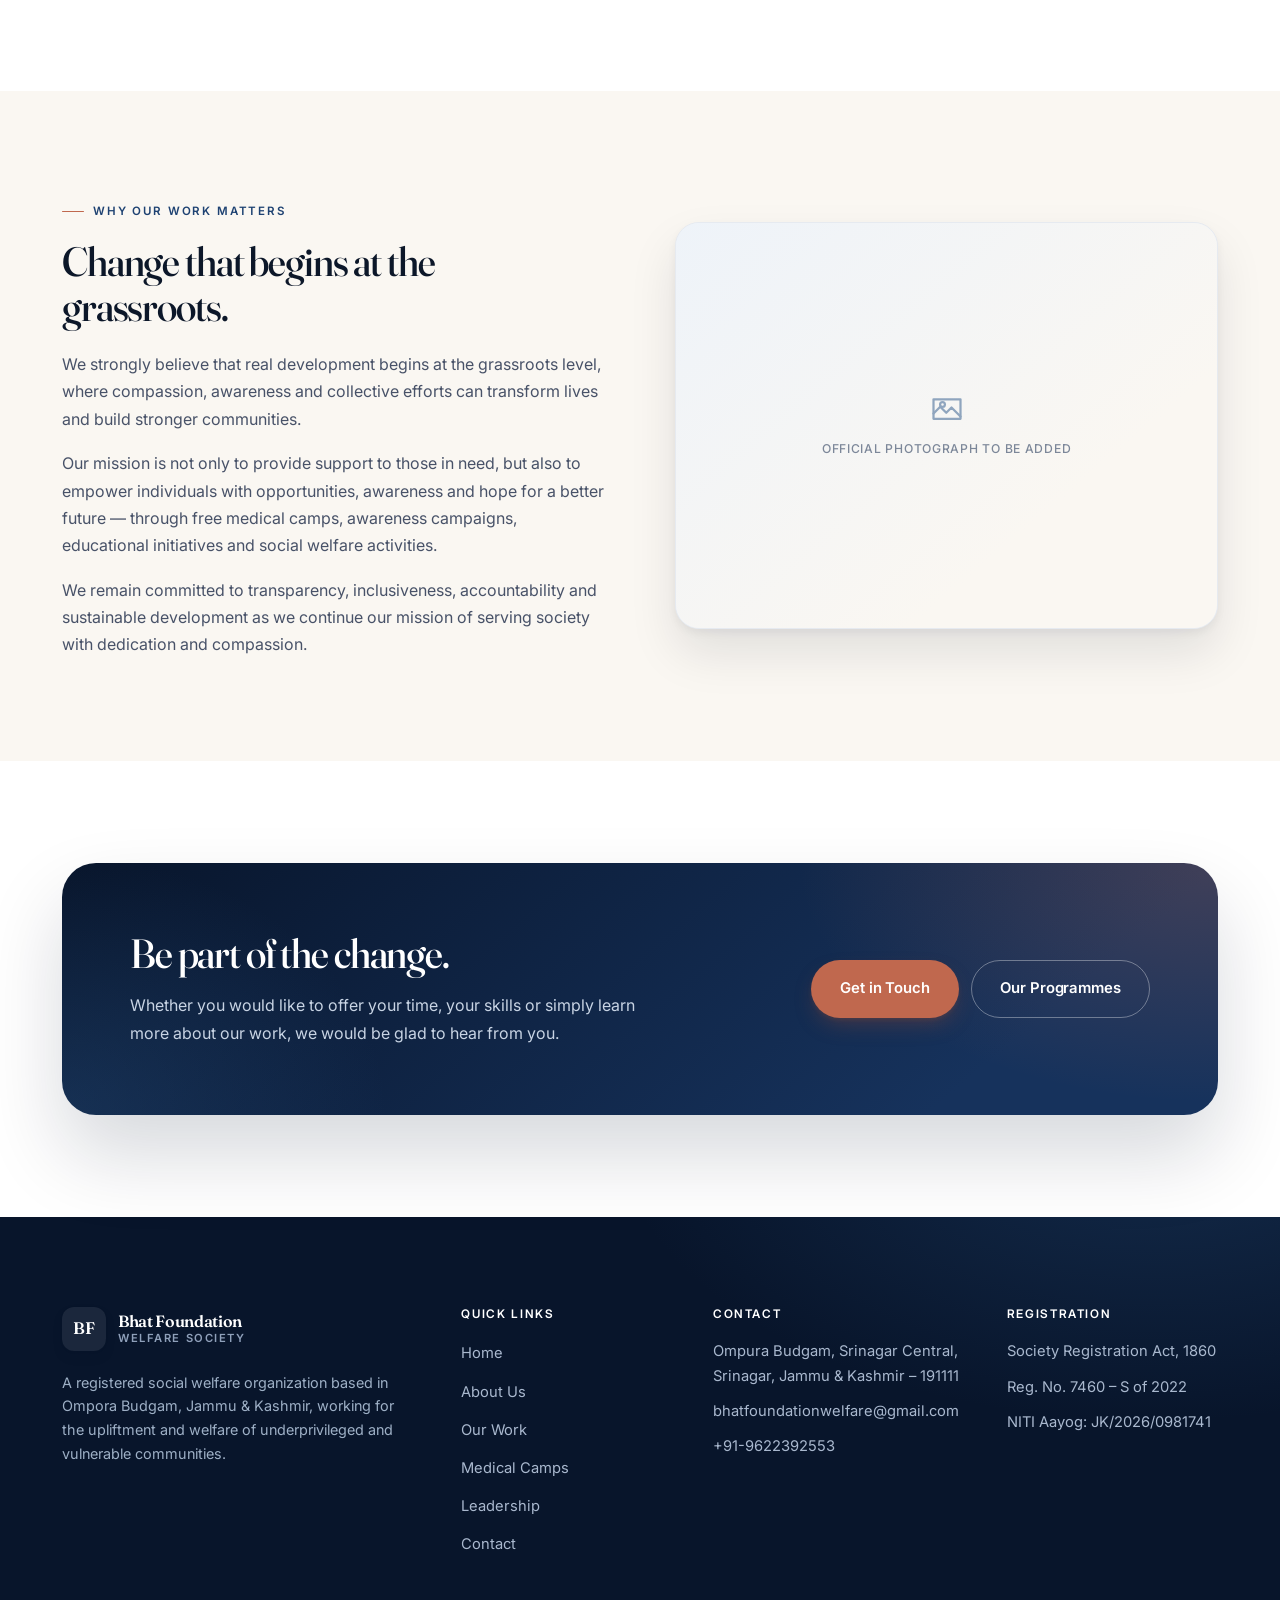
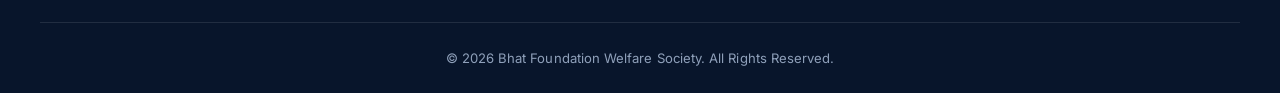
==== commit 4c79ba2c: "Uploaded .html files" ====
--- a/index.html
+++ b/index.html
@@ -1,6 +1,3 @@
-<!-- ============================================================
-     index.html
-     ============================================================ -->
 <!DOCTYPE html>
 <html lang="en">
 <head>
@@ -8,10 +5,10 @@
 <meta name="viewport" content="width=device-width, initial-scale=1">
 <title>Bhat Foundation Welfare Society | Serving Humanity in Jammu &amp; Kashmir</title>
 <meta name="description" content="Bhat Foundation Welfare Society is a registered social welfare organization in Ompora Budgam, Jammu & Kashmir, working for underprivileged and vulnerable communities through healthcare, education, youth development and women empowerment.">
-<meta name="theme-color" content="#12685A">
+<meta name="theme-color" content="#0F2347">
 <link rel="preconnect" href="https://fonts.googleapis.com">
 <link rel="preconnect" href="https://fonts.gstatic.com" crossorigin>
-<link href="https://fonts.googleapis.com/css2?family=Plus+Jakarta+Sans:wght@400;500;600;700;800&display=swap" rel="stylesheet">
+<link href="https://fonts.googleapis.com/css2?family=Fraunces:opsz,wght@9..144,400;9..144,500;9..144,600;9..144,700&family=Inter:wght@400;500;600;700&display=swap" rel="stylesheet">
 <link rel="stylesheet" href="css/styles.css">
 <script>document.documentElement.classList.add('js');</script>
 </head>
@@ -41,6 +38,7 @@
         <li><a href="index.html" aria-current="page">Home</a></li>
         <li><a href="about.html">About Us</a></li>
         <li><a href="our-work.html">Our Work</a></li>
+        <li><a href="medical-camps.html">Medical Camps</a></li>
         <li><a href="leadership.html">Leadership</a></li>
         <li><a href="contact.html">Contact</a></li>
       </ul>
@@ -328,6 +326,7 @@
         <li><a href="index.html">Home</a></li>
         <li><a href="about.html">About Us</a></li>
         <li><a href="our-work.html">Our Work</a></li>
+        <li><a href="medical-camps.html">Medical Camps</a></li>
         <li><a href="leadership.html">Leadership</a></li>
         <li><a href="contact.html">Contact</a></li>
       </ul>
--- a/css/styles.css
+++ b/css/styles.css
@@ -0,0 +1,795 @@
+/* ==========================================================================
+   Bhat Foundation Welfare Society — Stylesheet v3
+   Palette: Deep navy + warm terracotta + cream
+   ========================================================================== */
+
+/* ---------- 1. Tokens ---------- */
+:root{
+  /* Deep navy */
+  --navy-950:#08152B;
+  --navy-900:#0F2347;
+  --navy-800:#16325C;
+  --navy-700:#1E4272;
+  --navy-600:#2A5689;
+  --navy-100:#DCE6F2;
+  --navy-50:#EEF3F9;
+
+  /* Warm terracotta */
+  --clay-700:#8E4A38;
+  --clay-600:#A85742;
+  --clay-500:#C0684E;
+  --clay-400:#D3836A;
+  --clay-200:#F1D5C7;
+  --clay-100:#F8E7DE;
+  --clay-50:#FCF2EC;
+
+  /* Warm neutrals */
+  --cream:#FAF7F2;
+  --cream-2:#F4EEE4;
+  --sand:#ECE3D5;
+
+  /* Ink */
+  --ink:#0C1729;
+  --ink-2:#1E2A40;
+  --body:#485268;
+  --muted:#7C8799;
+  --line:#E6EAF0;
+  --line-2:#D6DCE5;
+
+  --bg:#FFFFFF;
+
+  /* Radii */
+  --r-sm:10px;
+  --r:16px;
+  --r-lg:24px;
+  --r-xl:34px;
+
+  /* Shadows */
+  --sh-xs:0 1px 2px rgba(8,21,43,.05);
+  --sh-sm:0 1px 2px rgba(8,21,43,.04), 0 2px 8px rgba(8,21,43,.05);
+  --sh-md:0 2px 4px rgba(8,21,43,.04), 0 12px 26px rgba(8,21,43,.07);
+  --sh-lg:0 4px 8px rgba(8,21,43,.05), 0 24px 48px rgba(8,21,43,.10);
+  --sh-xl:0 40px 80px rgba(8,21,43,.16);
+
+  --maxw:1200px;
+  --header-h:78px;
+
+  --font-display:'Fraunces', 'Iowan Old Style', Georgia, serif;
+  --font-body:'Inter', system-ui, -apple-system, 'Segoe UI', Roboto, sans-serif;
+}
+
+/* ---------- 2. Reset & base ---------- */
+*,*::before,*::after{box-sizing:border-box;}
+html{-webkit-text-size-adjust:100%;scroll-behavior:smooth;}
+body{
+  margin:0;
+  font-family:var(--font-body);
+  font-size:16px;
+  line-height:1.7;
+  color:var(--body);
+  background:var(--bg);
+  overflow-x:hidden;
+  -webkit-font-smoothing:antialiased;
+  -moz-osx-font-smoothing:grayscale;
+  text-rendering:optimizeLegibility;
+}
+body.nav-open{overflow:hidden;}
+img,svg{max-width:100%;display:block;}
+a{color:var(--navy-700);text-decoration:none;transition:color .2s ease;}
+a:hover{color:var(--navy-900);}
+ul{margin:0;padding:0;list-style:none;}
+button{font:inherit;}
+:focus-visible{outline:2.5px solid var(--clay-500);outline-offset:3px;border-radius:6px;}
+
+.skip-link{
+  position:absolute;left:-9999px;top:0;z-index:200;
+  background:var(--navy-900);color:#fff;padding:12px 22px;border-radius:0 0 10px 0;
+  font-weight:600;
+}
+.skip-link:focus{left:0;color:#fff;}
+
+/* ---------- 3. Typography ---------- */
+h1,h2,h3,h4{
+  font-family:var(--font-display);
+  color:var(--ink);
+  margin:0 0 .55em;
+  line-height:1.08;
+  letter-spacing:-.022em;
+  font-weight:500;
+  font-variation-settings:"opsz" 96, "SOFT" 0, "WONK" 0;
+}
+h1{
+  font-size:clamp(2.3rem,5.4vw,3.9rem);
+  letter-spacing:-.032em;
+  line-height:1.04;
+}
+h2{
+  font-size:clamp(1.7rem,3.6vw,2.55rem);
+  letter-spacing:-.028em;
+  line-height:1.1;
+}
+h3{
+  font-size:clamp(1.1rem,1.9vw,1.35rem);
+  letter-spacing:-.018em;
+  line-height:1.25;
+}
+p{margin:0 0 1.1em;}
+p:last-child{margin-bottom:0;}
+
+/* ---------- 4. Layout ---------- */
+.container{width:100%;max-width:var(--maxw);margin-inline:auto;padding-inline:22px;}
+.section{padding:clamp(64px,8vw,112px) 0;}
+.section--soft{background:var(--cream);}
+.section-head{max-width:740px;margin-bottom:clamp(32px,4.5vw,56px);}
+.section-head--center{margin-inline:auto;text-align:center;}
+.section-sub{font-size:1.05rem;color:var(--body);margin:0;}
+.section-foot{margin-top:clamp(30px,4vw,48px);}
+
+.eyebrow{
+  display:inline-flex;align-items:center;gap:9px;
+  font-family:var(--font-body);
+  text-transform:uppercase;
+  letter-spacing:.16em;
+  font-size:.72rem;
+  font-weight:600;
+  color:var(--navy-700);
+  margin:0 0 18px;
+}
+.eyebrow::before{
+  content:"";width:22px;height:1.5px;background:var(--clay-500);border-radius:2px;
+}
+.section-head--center .eyebrow{justify-content:center;}
+.eyebrow--light{color:var(--clay-400);}
+.eyebrow--light::before{background:var(--clay-400);}
+
+.hl{
+  font-style:italic;
+  font-weight:400;
+  color:var(--clay-500);
+  font-variation-settings:"opsz" 144, "SOFT" 50, "WONK" 1;
+}
+
+.grid{display:grid;gap:clamp(18px,2.4vw,28px);}
+.grid-2,.grid-3,.grid-4{grid-template-columns:1fr;}
+.split{display:grid;gap:clamp(34px,5.5vw,72px);align-items:center;}
+
+.link-arrow{
+  display:inline-flex;align-items:center;gap:9px;font-weight:600;
+  color:var(--navy-700);letter-spacing:-.005em;
+}
+.link-arrow span{transition:transform .3s cubic-bezier(.2,.7,.3,1);}
+.link-arrow:hover span{transform:translateX(5px);}
+
+/* ---------- 5. Buttons ---------- */
+.btn{
+  display:inline-flex;align-items:center;justify-content:center;gap:9px;
+  padding:15px 28px;
+  border-radius:999px;
+  border:1.5px solid transparent;
+  font-family:var(--font-body);
+  font-weight:600;
+  font-size:.93rem;
+  letter-spacing:-.005em;
+  cursor:pointer;
+  text-align:center;
+  transition:transform .25s cubic-bezier(.2,.7,.3,1),
+             box-shadow .25s ease,
+             background-color .2s ease,
+             color .2s ease,
+             border-color .2s ease;
+  min-height:50px;
+  white-space:nowrap;
+}
+.btn:active{transform:translateY(1px);}
+
+.btn-primary{
+  background:var(--navy-800);color:#fff;
+  box-shadow:0 2px 4px rgba(8,21,43,.15), 0 10px 22px -6px rgba(8,21,43,.35);
+}
+.btn-primary:hover{
+  background:var(--navy-900);color:#fff;
+  box-shadow:0 4px 8px rgba(8,21,43,.18), 0 16px 30px -8px rgba(8,21,43,.45);
+  transform:translateY(-1px);
+}
+
+.btn-accent{
+  background:var(--clay-500);color:#fff;
+  box-shadow:0 2px 4px rgba(142,74,56,.2), 0 10px 22px -6px rgba(142,74,56,.45);
+}
+.btn-accent:hover{
+  background:var(--clay-600);color:#fff;
+  box-shadow:0 4px 8px rgba(142,74,56,.24), 0 16px 30px -8px rgba(142,74,56,.55);
+  transform:translateY(-1px);
+}
+
+.btn-ghost{
+  background:#fff;color:var(--navy-800);border-color:var(--line-2);
+  box-shadow:var(--sh-xs);
+}
+.btn-ghost:hover{
+  border-color:var(--navy-700);color:var(--navy-800);
+  background:#fff;
+}
+
+.btn-outline{
+  background:transparent;color:var(--navy-800);border-color:var(--navy-800);
+}
+.btn-outline:hover{background:var(--navy-800);color:#fff;}
+
+.btn-outline-light{
+  background:transparent;color:#fff;
+  border-color:rgba(255,255,255,.35);
+}
+.btn-outline-light:hover{
+  background:#fff;color:var(--navy-900);border-color:#fff;
+}
+
+.btn-row{display:flex;flex-wrap:wrap;gap:12px;margin:30px 0 0;}
+
+/* ---------- 6. Header ---------- */
+.site-header{
+  position:sticky;top:0;z-index:100;
+  background:rgba(255,255,255,.85);
+  backdrop-filter:saturate(180%) blur(16px);
+  -webkit-backdrop-filter:saturate(180%) blur(16px);
+  border-bottom:1px solid transparent;
+  transition:box-shadow .3s ease,border-color .3s ease,background-color .3s ease;
+}
+.site-header.is-scrolled{
+  border-bottom-color:var(--line);
+  box-shadow:0 1px 0 rgba(8,21,43,.03), 0 8px 24px -12px rgba(8,21,43,.15);
+}
+.header-inner{
+  display:flex;align-items:center;justify-content:space-between;
+  gap:18px;min-height:var(--header-h);
+}
+
+.brand{display:flex;align-items:center;gap:12px;flex-shrink:0;}
+.brand-badge{
+  position:relative;width:44px;height:44px;flex-shrink:0;
+  border-radius:12px;
+  background:var(--navy-800);
+  display:grid;place-items:center;overflow:hidden;
+  box-shadow:0 1px 2px rgba(8,21,43,.15), 0 6px 14px -6px rgba(8,21,43,.35);
+}
+.brand-mark{
+  color:#fff;font-family:var(--font-display);font-weight:600;
+  font-size:1.05rem;letter-spacing:-.02em;font-variation-settings:"opsz" 48;
+}
+.brand-badge img{
+  position:absolute;inset:0;width:100%;height:100%;
+  object-fit:contain;background:#fff;
+}
+.brand-text{display:flex;flex-direction:column;line-height:1.1;}
+.brand-text strong{
+  color:var(--ink);font-family:var(--font-display);
+  font-size:1.02rem;font-weight:600;letter-spacing:-.02em;
+  font-variation-settings:"opsz" 32;
+}
+.brand-text span{
+  color:var(--muted);font-size:.7rem;font-weight:600;
+  letter-spacing:.14em;text-transform:uppercase;margin-top:2px;
+}
+
+.nav-toggle{
+  display:inline-flex;align-items:center;justify-content:center;
+  width:46px;height:46px;border-radius:12px;
+  background:var(--navy-50);
+  border:1px solid var(--line);
+  cursor:pointer;flex-shrink:0;
+  transition:background-color .2s ease;
+}
+.nav-toggle:hover{background:var(--navy-100);}
+.nav-toggle-bars{display:block;width:20px;height:14px;position:relative;}
+.nav-toggle-bars i{
+  position:absolute;left:0;width:100%;height:2px;border-radius:2px;
+  background:var(--navy-900);
+  transition:transform .3s cubic-bezier(.2,.7,.3,1),opacity .2s ease,top .3s ease;
+}
+.nav-toggle-bars i:nth-child(1){top:0;}
+.nav-toggle-bars i:nth-child(2){top:6px;}
+.nav-toggle-bars i:nth-child(3){top:12px;}
+.nav-toggle[aria-expanded="true"] .nav-toggle-bars i:nth-child(1){top:6px;transform:rotate(45deg);}
+.nav-toggle[aria-expanded="true"] .nav-toggle-bars i:nth-child(2){opacity:0;}
+.nav-toggle[aria-expanded="true"] .nav-toggle-bars i:nth-child(3){top:6px;transform:rotate(-45deg);}
+
+.primary-nav{
+  position:fixed;inset:var(--header-h) 0 auto 0;
+  background:#fff;
+  border-bottom:1px solid var(--line);
+  padding:10px 22px 28px;
+  display:flex;flex-direction:column;gap:4px;
+  transform:translateY(-14px);opacity:0;visibility:hidden;
+  transition:opacity .28s ease,transform .28s ease,visibility .28s;
+  max-height:calc(100dvh - var(--header-h));overflow-y:auto;
+  box-shadow:0 24px 40px -20px rgba(8,21,43,.18);
+}
+.primary-nav.is-open{transform:translateY(0);opacity:1;visibility:visible;}
+.primary-nav ul{display:flex;flex-direction:column;}
+.primary-nav a{
+  display:block;padding:14px 4px;
+  font-weight:500;color:var(--ink-2);
+  border-bottom:1px solid var(--line);
+  font-size:1rem;letter-spacing:-.005em;
+}
+.primary-nav a:hover{color:var(--navy-700);}
+.primary-nav a[aria-current="page"]{
+  color:var(--navy-700);font-weight:600;
+}
+.primary-nav a[aria-current="page"]::after{
+  content:"";display:inline-block;width:5px;height:5px;border-radius:50%;
+  background:var(--clay-500);margin-left:9px;vertical-align:middle;
+}
+.nav-cta{margin-top:18px;width:100%;}
+
+/* ---------- 7. Hero ---------- */
+.hero{
+  position:relative;overflow:hidden;
+  background:
+    radial-gradient(1000px 600px at 92% -20%, rgba(30,66,114,.10), transparent 60%),
+    radial-gradient(800px 500px at -12% 110%, rgba(192,104,78,.11), transparent 62%),
+    linear-gradient(180deg, var(--cream) 0%, #fff 70%);
+  padding:clamp(52px,7vw,96px) 0 clamp(64px,8vw,116px);
+  border-bottom:1px solid var(--line);
+}
+.hero-grid{display:grid;gap:clamp(40px,5.5vw,72px);align-items:center;}
+.hero-copy .lead{
+  font-size:clamp(1.02rem,1.55vw,1.12rem);
+  max-width:58ch;
+  color:var(--body);
+}
+.hero h1{max-width:15ch;}
+
+.trust-strip{
+  display:grid;gap:20px;
+  margin-top:40px;padding-top:30px;
+  border-top:1px solid var(--line);
+  grid-template-columns:1fr;
+}
+.trust-strip li{display:flex;flex-direction:column;gap:3px;}
+.trust-strip strong{
+  font-family:var(--font-display);
+  color:var(--ink);
+  font-size:1.02rem;font-weight:600;letter-spacing:-.018em;
+  font-variation-settings:"opsz" 32;
+}
+.trust-strip span{font-size:.82rem;color:var(--muted);letter-spacing:.005em;}
+
+/* ---------- 8. Media blocks ---------- */
+.media{
+  position:relative;margin:0;overflow:hidden;
+  border-radius:var(--r-lg);
+  background:var(--navy-50);
+  border:1px solid var(--line);
+  box-shadow:var(--sh-lg);
+  aspect-ratio:4/3;
+}
+.media--wide{aspect-ratio:16/10;}
+.media--tall{aspect-ratio:1/1;}
+.media-fallback{
+  position:absolute;inset:0;
+  display:grid;place-content:center;justify-items:center;
+  gap:12px;padding:24px;text-align:center;
+  background:linear-gradient(140deg, var(--navy-50), var(--cream) 70%);
+}
+.media-fallback svg{
+  width:36px;height:36px;fill:none;stroke:var(--navy-600);
+  stroke-width:1.5;stroke-linecap:round;stroke-linejoin:round;
+  opacity:.5;
+}
+.media-fallback span{
+  font-size:.76rem;font-weight:500;color:var(--muted);
+  letter-spacing:.06em;text-transform:uppercase;
+}
+.media-img{
+  position:absolute;inset:0;width:100%;height:100%;object-fit:cover;
+}
+
+/* ---------- 9. Cards ---------- */
+.card{
+  background:#fff;
+  border:1px solid var(--line);
+  border-radius:var(--r);
+  padding:clamp(24px,2.6vw,32px);
+  box-shadow:var(--sh-xs);
+  transition:transform .3s cubic-bezier(.2,.7,.3,1),
+             box-shadow .3s ease,
+             border-color .3s ease;
+  height:100%;
+}
+.card:hover{
+  transform:translateY(-4px);
+  box-shadow:var(--sh-md);
+  border-color:var(--navy-100);
+}
+.card p{margin:0;font-size:.94rem;line-height:1.65;}
+.card h3{margin-bottom:.55em;}
+.card--compact{padding:22px 24px;}
+.card--compact h3{font-size:1.02rem;margin-bottom:.35em;}
+.card--compact p{font-size:.87rem;}
+
+.card-icon{
+  display:grid;place-items:center;
+  width:50px;height:50px;border-radius:14px;
+  background:var(--clay-50);
+  margin-bottom:18px;
+  transition:background-color .3s ease;
+}
+.card:hover .card-icon{background:var(--clay-100);}
+.card-icon svg{
+  width:23px;height:23px;fill:none;stroke:var(--clay-600);
+  stroke-width:1.7;stroke-linecap:round;stroke-linejoin:round;
+}
+
+/* ---------- 10. Panels ---------- */
+.panel{
+  border-radius:var(--r-lg);
+  padding:clamp(30px,4vw,52px);
+  height:100%;
+}
+.panel--vision{
+  background:
+    radial-gradient(600px 400px at 100% 0%, rgba(192,104,78,.22), transparent 60%),
+    linear-gradient(150deg, var(--navy-900), var(--navy-800) 70%);
+  color:#C8D4E4;
+  box-shadow:var(--sh-xl);
+  position:relative;
+  overflow:hidden;
+}
+.panel--vision::after{
+  content:"";
+  position:absolute;
+  right:-60px;bottom:-60px;
+  width:240px;height:240px;
+  border-radius:50%;
+  background:radial-gradient(circle, rgba(192,104,78,.25), transparent 70%);
+  pointer-events:none;
+}
+.panel--vision .panel-title{color:#fff;}
+.panel--vision .panel-text{
+  color:#C8D4E4;font-size:1.04rem;margin:0;
+  position:relative;z-index:1;
+}
+.panel--vision .panel-title,
+.panel--vision .eyebrow{position:relative;z-index:1;}
+
+.panel--mission{
+  background:#fff;
+  border:1px solid var(--line);
+  box-shadow:var(--sh-sm);
+}
+.panel-title{
+  font-size:clamp(1.3rem,2.4vw,1.75rem);
+  margin-bottom:.7em;
+}
+
+.check-list{display:grid;gap:15px;}
+.check-list li{
+  position:relative;
+  padding-left:34px;
+  font-size:.94rem;
+  color:var(--body);
+  line-height:1.6;
+}
+.check-list li::before{
+  content:"";
+  position:absolute;left:0;top:.34em;
+  width:20px;height:20px;border-radius:50%;
+  background:var(--navy-50);
+  background-image:url("data:image/svg+xml,%3Csvg xmlns='http://www.w3.org/2000/svg' viewBox='0 0 24 24' fill='none' stroke='%231E4272' stroke-width='3' stroke-linecap='round' stroke-linejoin='round'%3E%3Cpath d='M20 6 9 17l-5-5'/%3E%3C/svg%3E");
+  background-size:11px;background-position:center;background-repeat:no-repeat;
+}
+
+/* ---------- 11. Pills ---------- */
+.pill-grid{display:grid;gap:14px;grid-template-columns:1fr;}
+.pill{
+  background:#fff;
+  border:1px solid var(--line);
+  border-radius:999px;
+  padding:17px 26px;
+  text-align:center;
+  font-family:var(--font-display);
+  font-weight:500;
+  color:var(--ink);
+  font-size:1rem;
+  letter-spacing:-.012em;
+  box-shadow:var(--sh-xs);
+  transition:border-color .25s ease, color .25s ease, background-color .25s ease;
+  font-variation-settings:"opsz" 32;
+}
+.pill:hover{
+  border-color:var(--navy-600);
+  color:var(--navy-700);
+  background:var(--navy-50);
+}
+
+/* ---------- 12. Values ---------- */
+.values-grid{display:grid;gap:18px;grid-template-columns:1fr;}
+.value{
+  background:#fff;
+  border:1px solid var(--line);
+  border-radius:var(--r);
+  padding:28px 22px;
+  text-align:center;
+  box-shadow:var(--sh-xs);
+  transition:transform .3s cubic-bezier(.2,.7,.3,1), box-shadow .3s ease;
+}
+.value:hover{transform:translateY(-4px);box-shadow:var(--sh-md);}
+.value-num{
+  display:inline-grid;place-items:center;
+  width:44px;height:44px;border-radius:12px;
+  background:var(--clay-50);
+  color:var(--clay-600);
+  font-family:var(--font-display);
+  font-weight:600;font-size:.92rem;letter-spacing:-.01em;
+  margin-bottom:16px;
+  font-variation-settings:"opsz" 24;
+}
+.value h3{font-size:1.06rem;margin-bottom:.3em;}
+.value p{font-size:.85rem;margin:0;line-height:1.6;}
+
+/* ---------- 13. CTA band ---------- */
+.cta-band{
+  background:
+    radial-gradient(700px 400px at 100% 0%, rgba(192,104,78,.25), transparent 60%),
+    radial-gradient(500px 400px at 0% 100%, rgba(42,86,137,.35), transparent 65%),
+    linear-gradient(140deg, var(--navy-950), var(--navy-800) 80%);
+  border-radius:var(--r-xl);
+  padding:clamp(36px,5.5vw,68px);
+  display:grid;gap:30px;align-items:center;
+  box-shadow:var(--sh-xl);
+  position:relative;
+  overflow:hidden;
+}
+.cta-band h2{color:#fff;margin-bottom:.4em;}
+.cta-band p{color:#C8D4E4;margin:0;max-width:52ch;}
+.cta-band-actions{display:flex;flex-wrap:wrap;gap:12px;}
+
+/* ---------- 14. Page hero ---------- */
+.page-hero{
+  background:
+    radial-gradient(800px 460px at 88% -30%, rgba(30,66,114,.10), transparent 62%),
+    linear-gradient(180deg, var(--cream) 0%, #fff 100%);
+  border-bottom:1px solid var(--line);
+  padding:clamp(48px,6vw,88px) 0 clamp(44px,5.5vw,70px);
+}
+.page-hero h1{font-size:clamp(2rem,4.6vw,3.2rem);margin-bottom:.4em;max-width:18ch;}
+.page-hero p{max-width:62ch;font-size:1.04rem;margin:0;}
+.breadcrumb{
+  font-size:.8rem;color:var(--muted);margin-bottom:18px;
+  font-weight:500;letter-spacing:.02em;
+}
+.breadcrumb a{color:var(--muted);}
+.breadcrumb a:hover{color:var(--navy-700);}
+
+/* ---------- 15. Work page ---------- */
+.work-block{display:grid;gap:clamp(28px,4.5vw,60px);align-items:center;}
+.work-block + .work-block{margin-top:clamp(56px,7vw,100px);}
+.work-block h2{margin-bottom:.5em;}
+.tag-list{display:flex;flex-wrap:wrap;gap:9px;margin-top:22px;}
+.tag{
+  background:var(--navy-50);
+  color:var(--navy-700);
+  border-radius:999px;
+  padding:8px 16px;
+  font-size:.78rem;
+  font-weight:600;
+  letter-spacing:.005em;
+  border:1px solid var(--navy-100);
+}
+
+/* ---------- 16. Leadership ---------- */
+.message-card{
+  background:#fff;
+  border:1px solid var(--line);
+  border-radius:var(--r-lg);
+  padding:clamp(26px,3.6vw,44px);
+  box-shadow:var(--sh-sm);
+  height:100%;
+}
+.message-head{display:flex;align-items:center;gap:16px;margin-bottom:22px;}
+.message-head h3{
+  font-family:var(--font-display);
+  margin-bottom:.15em;
+  font-size:1.15rem;
+}
+.message-quote{font-size:.96rem;color:var(--body);line-height:1.7;}
+.message-quote p{margin-bottom:.9em;}
+.message-sign{margin-top:24px;padding-top:20px;border-top:1px solid var(--line);}
+.message-sign strong{
+  display:block;color:var(--ink);
+  font-family:var(--font-display);
+  font-weight:600;font-size:1.02rem;letter-spacing:-.01em;
+}
+.message-sign span{
+  font-size:.78rem;color:var(--muted);font-weight:600;
+  text-transform:uppercase;letter-spacing:.1em;
+}
+
+.avatar{
+  position:relative;
+  width:76px;height:76px;flex-shrink:0;
+  border-radius:50%;
+  background:linear-gradient(140deg, var(--navy-700), var(--navy-900));
+  overflow:hidden;
+  display:grid;place-items:center;
+  box-shadow:0 4px 10px rgba(8,21,43,.15), 0 10px 24px -10px rgba(8,21,43,.4);
+}
+.avatar-initials{
+  color:#fff;font-family:var(--font-display);
+  font-weight:600;font-size:1.28rem;letter-spacing:-.02em;
+  font-variation-settings:"opsz" 32;
+}
+.avatar img{position:absolute;inset:0;width:100%;height:100%;object-fit:cover;}
+
+.team-grid{display:grid;gap:22px;grid-template-columns:1fr;}
+.member{
+  background:#fff;
+  border:1px solid var(--line);
+  border-radius:var(--r);
+  padding:32px 24px;
+  text-align:center;
+  box-shadow:var(--sh-xs);
+  transition:transform .3s cubic-bezier(.2,.7,.3,1), box-shadow .3s ease, border-color .3s ease;
+}
+.member:hover{
+  transform:translateY(-5px);
+  box-shadow:var(--sh-md);
+  border-color:var(--navy-100);
+}
+.member .avatar{margin:0 auto 18px;width:92px;height:92px;}
+.member h3{font-size:1.08rem;margin-bottom:.25em;}
+.member .role{
+  font-size:.76rem;font-weight:600;
+  text-transform:uppercase;letter-spacing:.1em;
+  color:var(--clay-600);margin:0;
+}
+
+/* ---------- 17. Contact ---------- */
+.contact-grid{display:grid;gap:clamp(28px,4.5vw,56px);}
+.info-list{display:grid;gap:20px;}
+.info-item{display:flex;gap:16px;align-items:flex-start;}
+.info-icon{
+  display:grid;place-items:center;
+  width:48px;height:48px;border-radius:14px;
+  background:var(--navy-50);flex-shrink:0;
+}
+.info-icon svg{
+  width:21px;height:21px;fill:none;stroke:var(--navy-700);
+  stroke-width:1.7;stroke-linecap:round;stroke-linejoin:round;
+}
+.info-item h3{
+  font-family:var(--font-body);
+  font-size:.74rem;text-transform:uppercase;
+  letter-spacing:.13em;color:var(--muted);
+  margin-bottom:.5em;font-weight:600;
+}
+.info-item p,.info-item a{
+  margin:0;font-size:1rem;color:var(--ink);font-weight:500;
+  word-break:break-word;letter-spacing:-.005em;
+}
+.info-item a:hover{color:var(--navy-700);}
+
+.reg-table{width:100%;border-collapse:collapse;font-size:.9rem;}
+.reg-table th,.reg-table td{
+  text-align:left;padding:14px 4px;
+  border-bottom:1px solid var(--line);
+  vertical-align:top;
+}
+.reg-table th{
+  color:var(--muted);font-weight:600;
+  width:47%;padding-right:16px;
+  font-size:.82rem;letter-spacing:.02em;
+  text-transform:uppercase;
+}
+.reg-table td{color:var(--ink);font-weight:500;letter-spacing:-.003em;}
+.reg-table tr:last-child th,.reg-table tr:last-child td{border-bottom:0;}
+
+.note{
+  background:var(--clay-50);
+  border:1px solid var(--clay-200);
+  border-radius:var(--r-sm);
+  padding:18px 22px;
+  font-size:.87rem;
+  color:var(--clay-700);
+  line-height:1.6;
+}
+
+/* ---------- 18. Footer ---------- */
+.site-footer{
+  background:
+    radial-gradient(900px 500px at 90% -20%, rgba(42,86,137,.35), transparent 60%),
+    var(--navy-950);
+  color:#A9B8CE;
+  padding:clamp(56px,7vw,92px) 0 0;
+  margin-top:0;
+}
+.footer-grid{display:grid;gap:40px;grid-template-columns:1fr;}
+.brand--footer .brand-badge{background:rgba(255,255,255,.08);}
+.brand--footer .brand-text strong{color:#fff;}
+.brand--footer .brand-text span{color:#8FA0BA;}
+.footer-desc{
+  font-size:.9rem;margin:20px 0 0;color:#9EB0C6;
+  max-width:38ch;line-height:1.65;
+}
+.footer-col h3{
+  color:#fff;
+  font-family:var(--font-body);
+  font-size:.74rem;text-transform:uppercase;
+  letter-spacing:.14em;margin-bottom:18px;font-weight:600;
+}
+.footer-col ul{display:grid;gap:11px;}
+.footer-col a{color:#A9B8CE;font-size:.92rem;}
+.footer-col a:hover{color:#fff;}
+.footer-contact li{font-size:.92rem;color:#A9B8CE;line-height:1.65;}
+.footer-bottom{
+  margin-top:clamp(40px,5.5vw,64px);
+  border-top:1px solid rgba(255,255,255,.10);
+  padding:24px 22px;text-align:center;
+}
+.footer-bottom p{margin:0;font-size:.82rem;color:#8FA0BA;letter-spacing:.005em;}
+
+/* ---------- 19. Reveal ---------- */
+.js .reveal{
+  opacity:0;transform:translateY(22px);
+  transition:opacity .7s cubic-bezier(.2,.7,.3,1),
+             transform .7s cubic-bezier(.2,.7,.3,1);
+}
+.js .reveal.is-visible{opacity:1;transform:none;}
+
+@media (prefers-reduced-motion:reduce){
+  html{scroll-behavior:auto;}
+  .js .reveal{opacity:1;transform:none;transition:none;}
+  *{transition-duration:.01ms !important;animation-duration:.01ms !important;}
+}
+
+/* ---------- 20. Responsive ---------- */
+@media (min-width:600px){
+  .grid-2{grid-template-columns:repeat(2,1fr);}
+  .grid-3{grid-template-columns:repeat(2,1fr);}
+  .grid-4{grid-template-columns:repeat(2,1fr);}
+  .pill-grid{grid-template-columns:repeat(2,1fr);}
+  .values-grid{grid-template-columns:repeat(2,1fr);}
+  .team-grid{grid-template-columns:repeat(2,1fr);}
+  .trust-strip{grid-template-columns:repeat(3,1fr);gap:24px;}
+  .cta-band{grid-template-columns:1.4fr auto;}
+}
+
+@media (min-width:900px){
+  .grid-3{grid-template-columns:repeat(3,1fr);}
+  .grid-4{grid-template-columns:repeat(4,1fr);}
+  .values-grid{grid-template-columns:repeat(5,1fr);}
+  .team-grid{grid-template-columns:repeat(3,1fr);}
+  .hero-grid{grid-template-columns:1.1fr .9fr;}
+  .split{grid-template-columns:1fr 1fr;}
+  .split--reverse .split-media{order:2;}
+  .work-block{grid-template-columns:1fr 1fr;}
+  .work-block--flip .work-media{order:2;}
+  .contact-grid{grid-template-columns:1.15fr .85fr;}
+  .footer-grid{grid-template-columns:1.7fr 1fr 1.2fr 1fr;}
+}
+
+@media (min-width:1000px){
+  .nav-toggle{display:none;}
+  .primary-nav{
+    position:static;transform:none;opacity:1;visibility:visible;
+    flex-direction:row;align-items:center;gap:4px;padding:0;
+    background:transparent;border:0;box-shadow:none;
+    overflow:visible;max-height:none;
+  }
+  .primary-nav ul{flex-direction:row;gap:2px;}
+  .primary-nav a{
+    border-bottom:0;
+    padding:10px 15px;
+    font-size:.93rem;
+    border-radius:999px;
+    transition:background-color .2s ease, color .2s ease;
+  }
+  .primary-nav a:hover{background:var(--navy-50);color:var(--navy-800);}
+  .primary-nav a[aria-current="page"]{background:var(--navy-50);color:var(--navy-800);}
+  .primary-nav a[aria-current="page"]::after{display:none;}
+  .nav-cta{
+    margin:0 0 0 14px;width:auto;
+    padding:12px 24px;min-height:44px;font-size:.9rem;
+  }
+}
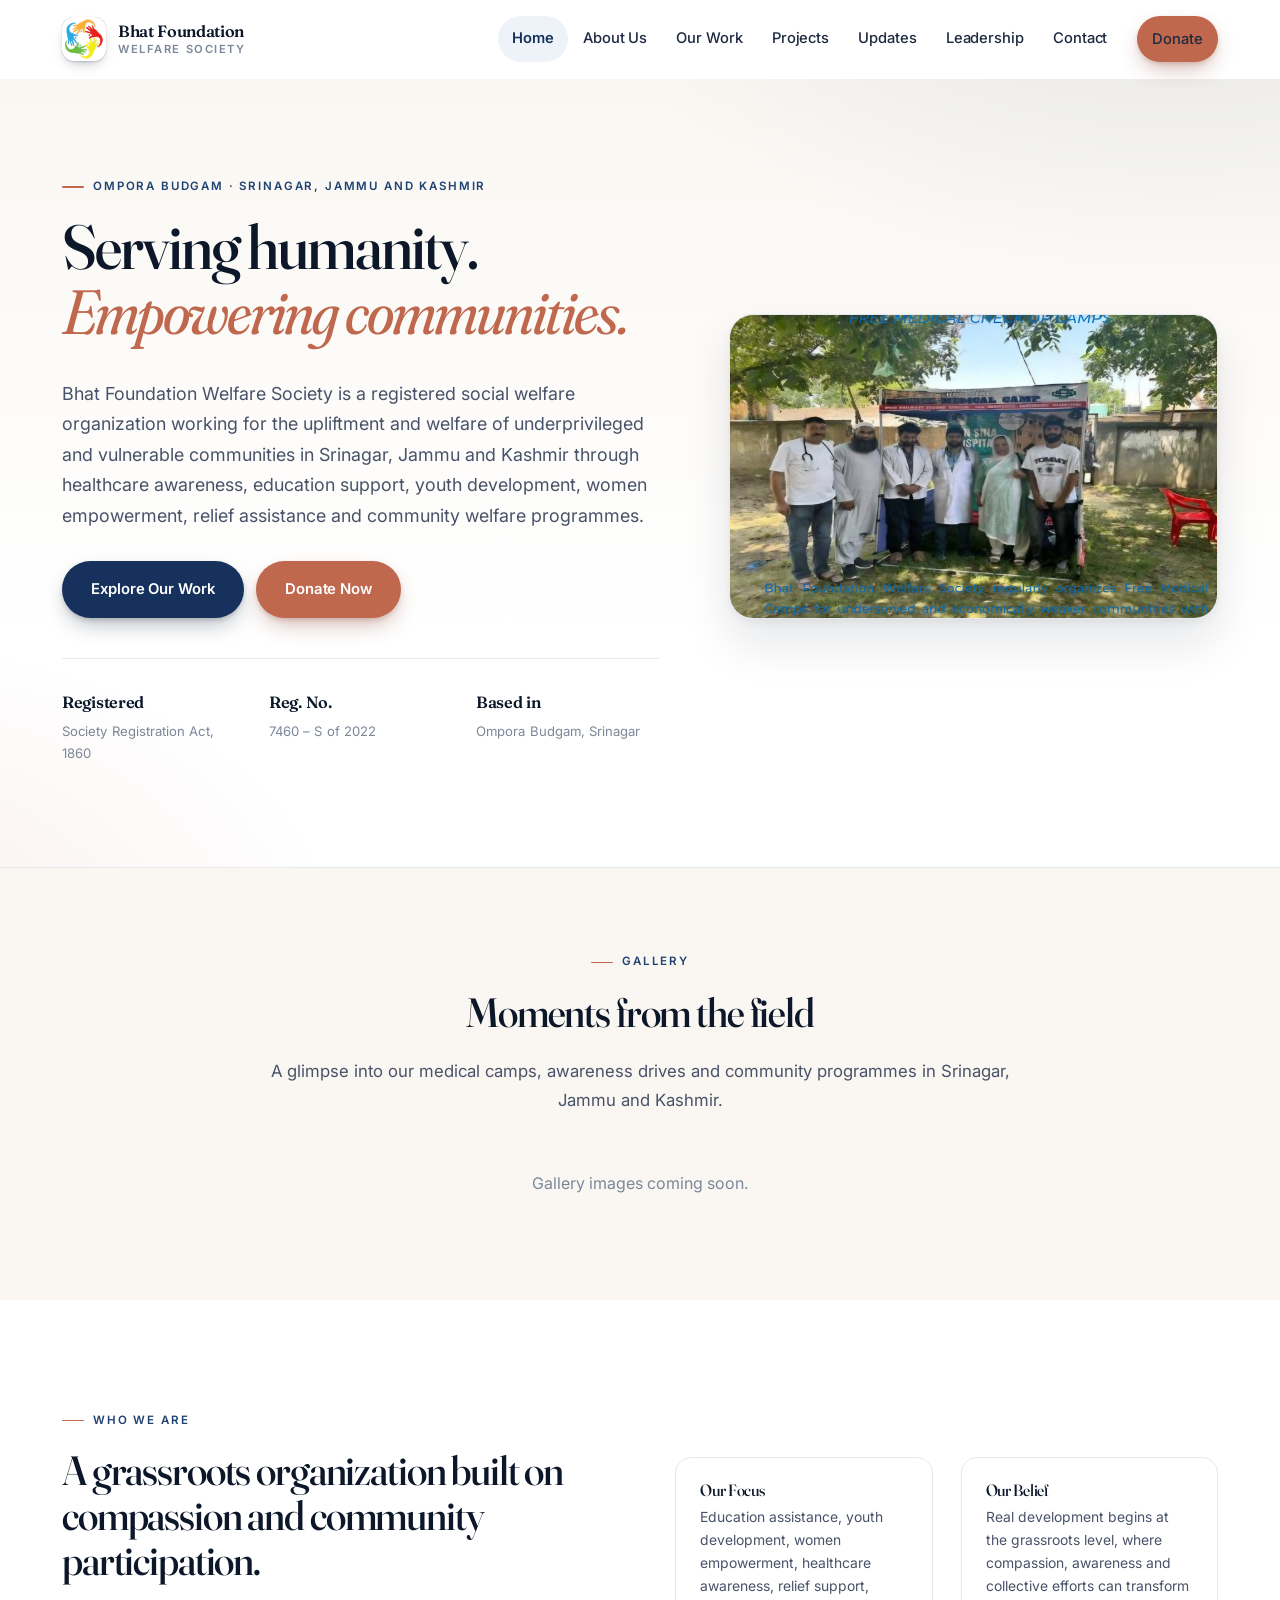
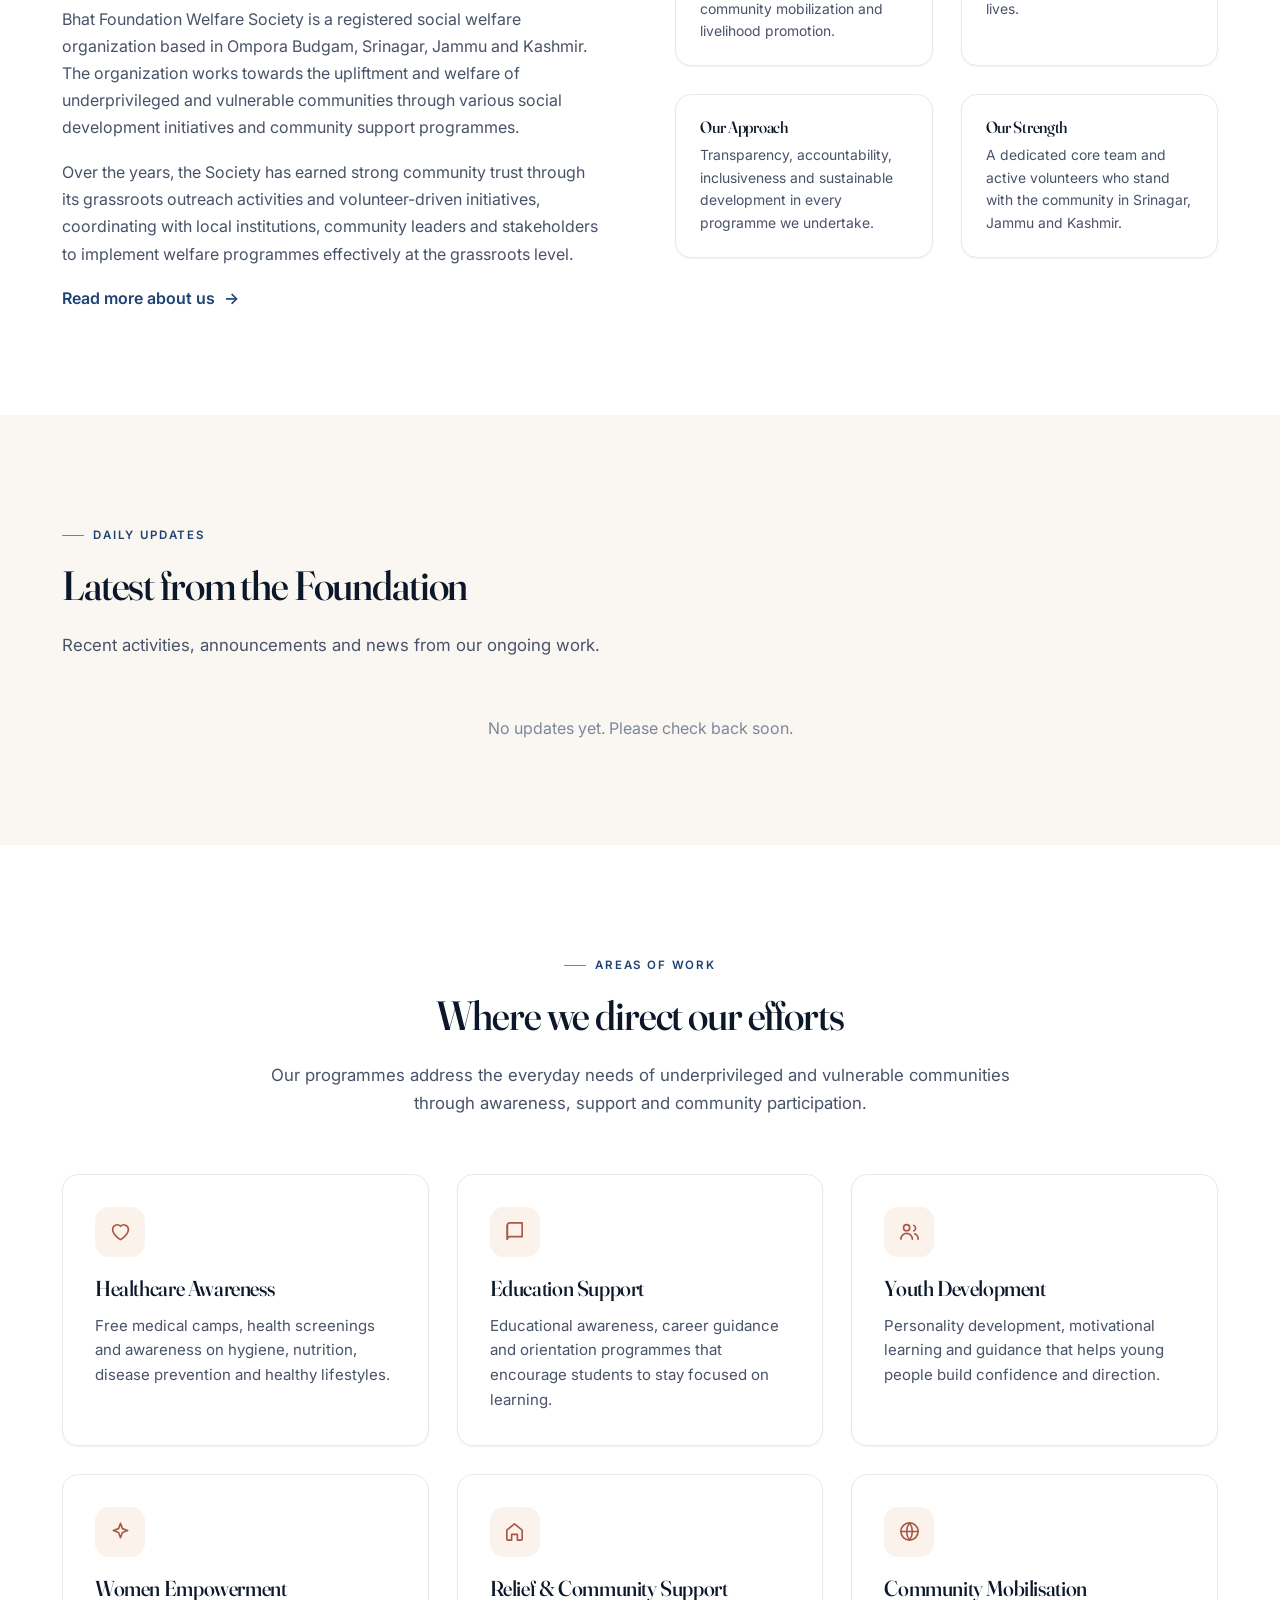
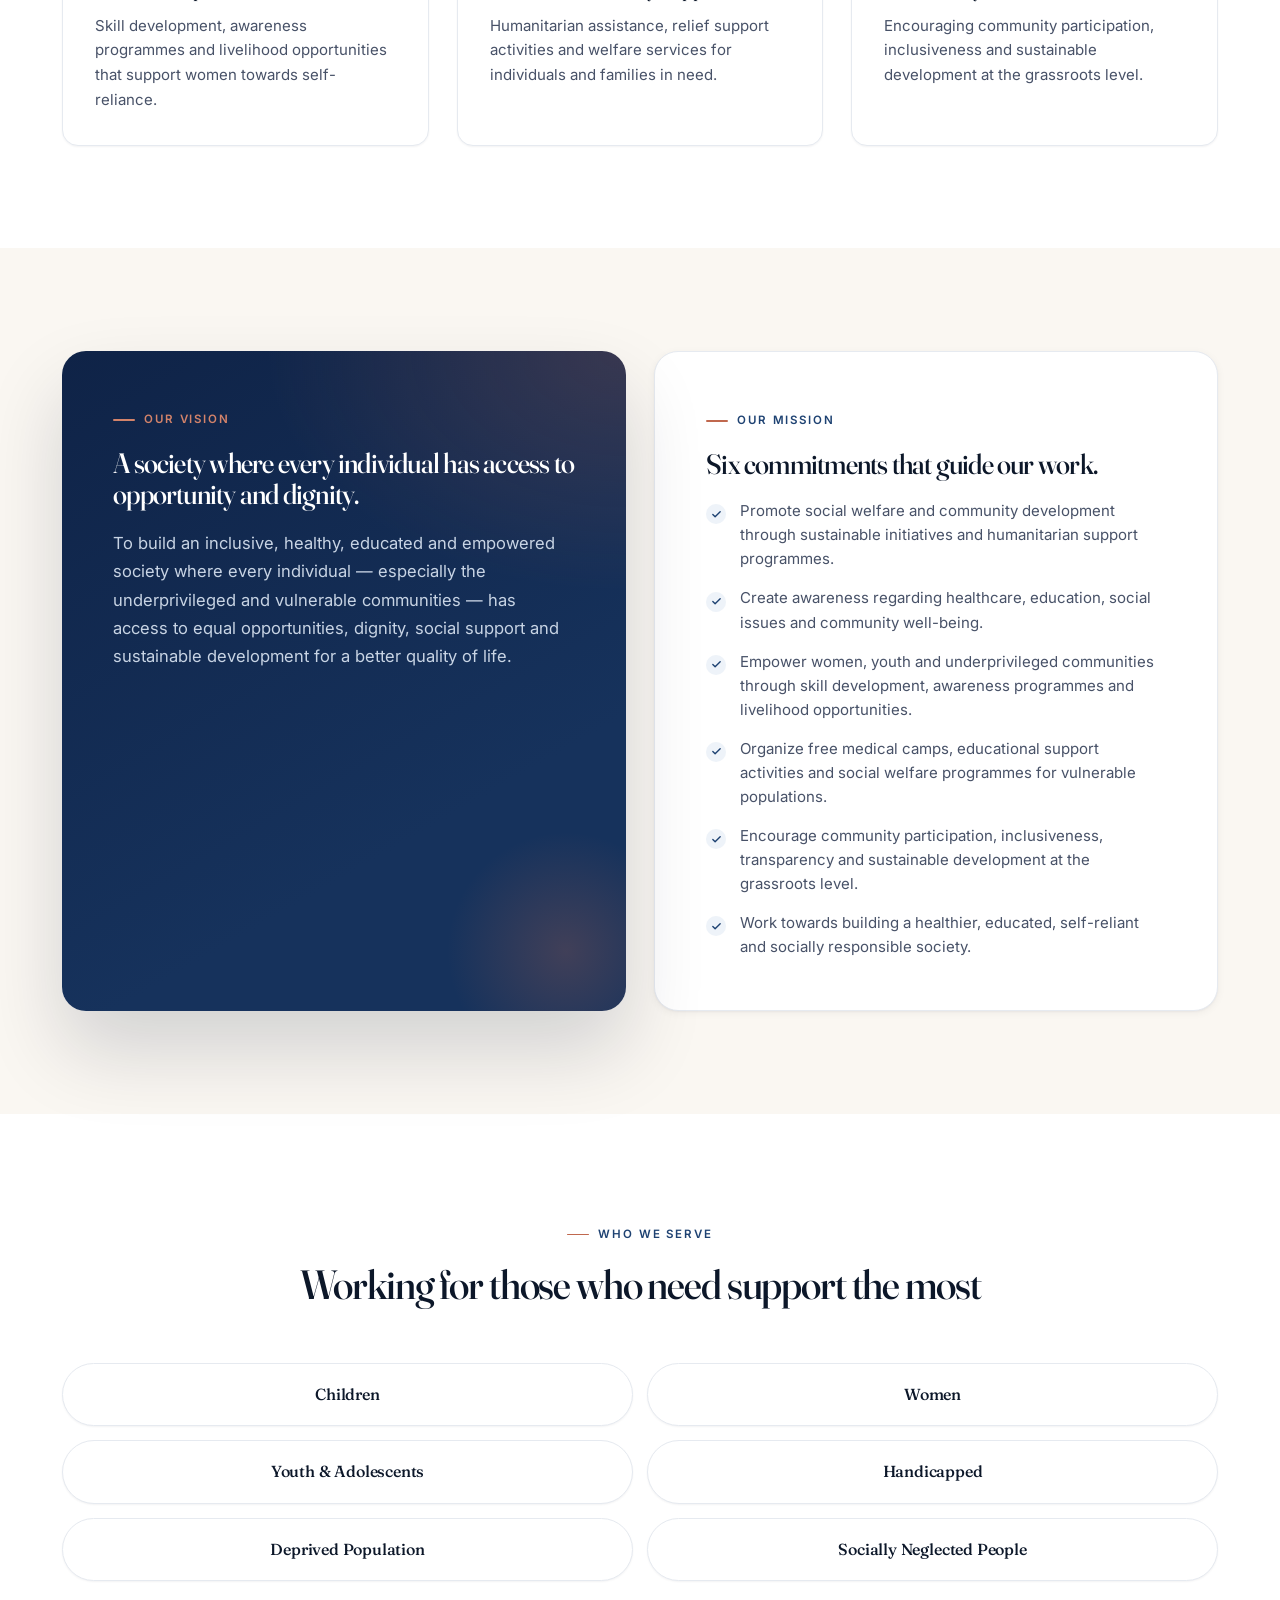
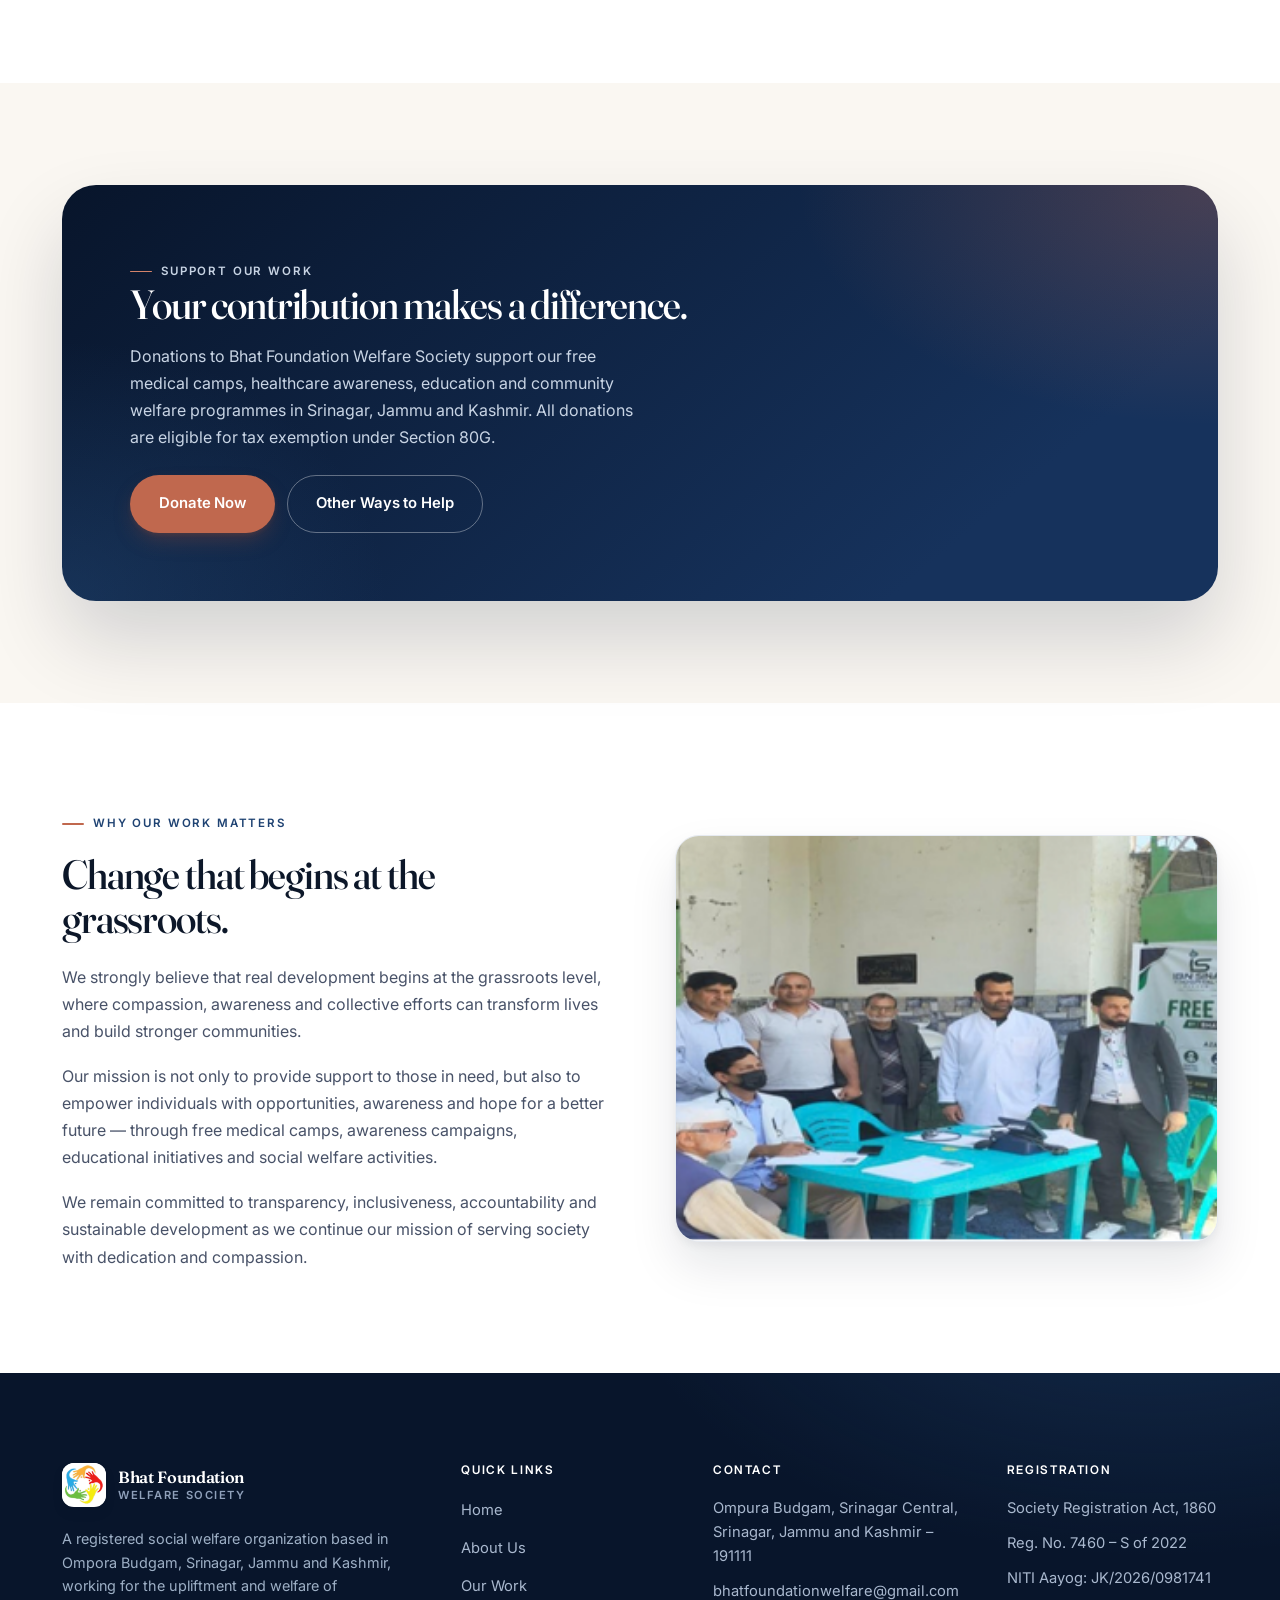
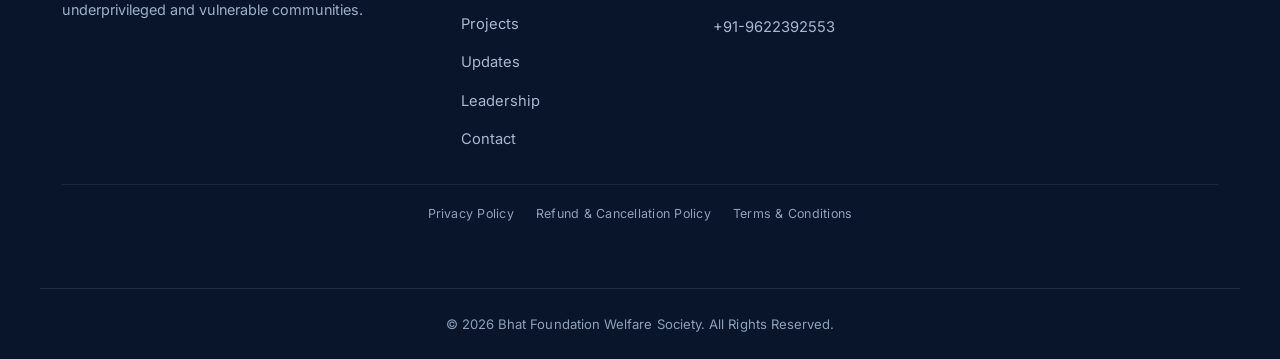
==== commit 2812b428: "Update index.html" ====
--- a/index.html
+++ b/index.html
@@ -3,8 +3,8 @@
 <head>
 <meta charset="utf-8">
 <meta name="viewport" content="width=device-width, initial-scale=1">
-<title>Bhat Foundation Welfare Society | Serving Humanity in Jammu &amp; Kashmir</title>
-<meta name="description" content="Bhat Foundation Welfare Society is a registered social welfare organization in Ompora Budgam, Jammu & Kashmir, working for underprivileged and vulnerable communities through healthcare, education, youth development and women empowerment.">
+<title>Bhat Foundation Welfare Society | Serving Humanity in Srinagar, Jammu and Kashmir</title>
+<meta name="description" content="Bhat Foundation Welfare Society is a registered social welfare organization in Ompora Budgam, Srinagar, Jammu and Kashmir, working for underprivileged and vulnerable communities.">
 <meta name="theme-color" content="#0F2347">
 <link rel="preconnect" href="https://fonts.googleapis.com">
 <link rel="preconnect" href="https://fonts.gstatic.com" crossorigin>
@@ -38,11 +38,12 @@
         <li><a href="index.html" aria-current="page">Home</a></li>
         <li><a href="about.html">About Us</a></li>
         <li><a href="our-work.html">Our Work</a></li>
-        <li><a href="medical-camps.html">Medical Camps</a></li>
+        <li><a href="projects.html">Projects</a></li>
+        <li><a href="updates.html">Updates</a></li>
         <li><a href="leadership.html">Leadership</a></li>
         <li><a href="contact.html">Contact</a></li>
       </ul>
-      <a class="btn btn-primary nav-cta" href="contact.html">Get Involved</a>
+      <a class="btn btn-primary nav-cta nav-donate" href="donate.html">Donate</a>
     </nav>
   </div>
 </header>
@@ -52,27 +53,19 @@
   <section class="hero">
     <div class="container hero-grid">
       <div class="hero-copy">
-        <p class="eyebrow">Ompora Budgam &middot; Jammu &amp; Kashmir</p>
+        <p class="eyebrow">Ompora Budgam &middot; Srinagar, Jammu and Kashmir</p>
         <h1>Serving humanity.<br><span class="hl">Empowering communities.</span></h1>
-        <p class="lead">
-          Bhat Foundation Welfare Society is a registered social welfare organization working for the
-          upliftment and welfare of underprivileged and vulnerable communities across Jammu &amp; Kashmir
-          through healthcare awareness, education support, youth development, women empowerment,
-          relief assistance and community welfare programmes.
-        </p>
-
+        <p class="lead">Bhat Foundation Welfare Society is a registered social welfare organization working for the upliftment and welfare of underprivileged and vulnerable communities in Srinagar, Jammu and Kashmir through healthcare awareness, education support, youth development, women empowerment, relief assistance and community welfare programmes.</p>
         <div class="btn-row">
           <a class="btn btn-primary" href="our-work.html">Explore Our Work</a>
-          <a class="btn btn-ghost" href="contact.html">Contact Us</a>
+          <a class="btn btn-accent" href="donate.html">Donate Now</a>
         </div>
-
         <ul class="trust-strip">
           <li><strong>Registered</strong><span>Society Registration Act, 1860</span></li>
           <li><strong>Reg. No.</strong><span>7460 &ndash; S of 2022</span></li>
-          <li><strong>Based in</strong><span>Ompora Budgam, J&amp;K</span></li>
+          <li><strong>Based in</strong><span>Ompora Budgam, Srinagar</span></li>
         </ul>
       </div>
-
       <div class="hero-visual">
         <figure class="media media--wide">
           <div class="media-fallback">
@@ -85,88 +78,91 @@
     </div>
   </section>
 
+  <section class="section section--soft" style="padding-top:clamp(48px,6vw,76px);">
+    <div class="container">
+      <div class="section-head section-head--center">
+        <p class="eyebrow">Gallery</p>
+        <h2>Moments from the field</h2>
+        <p class="section-sub">A glimpse into our medical camps, awareness drives and community programmes in Srinagar, Jammu and Kashmir.</p>
+      </div>
+      <div class="carousel" id="galleryCarousel" aria-roledescription="carousel" aria-label="Gallery of Foundation activities">
+        <div class="carousel-track" id="carouselTrack"></div>
+        <button class="carousel-btn carousel-btn--prev" type="button" aria-label="Previous slide">
+          <svg viewBox="0 0 24 24" aria-hidden="true"><path d="M15 6l-6 6 6 6"/></svg>
+        </button>
+        <button class="carousel-btn carousel-btn--next" type="button" aria-label="Next slide">
+          <svg viewBox="0 0 24 24" aria-hidden="true"><path d="M9 6l6 6-6 6"/></svg>
+        </button>
+        <div class="carousel-dots" id="carouselDots" role="tablist" aria-label="Slide navigation"></div>
+      </div>
+      <p id="galleryEmpty" style="display:none;text-align:center;color:var(--muted);margin-top:24px;">Gallery images coming soon.</p>
+    </div>
+  </section>
+
   <section class="section">
     <div class="container split">
       <div>
         <p class="eyebrow">Who We Are</p>
         <h2>A grassroots organization built on compassion and community participation.</h2>
-        <p>
-          Bhat Foundation Welfare Society is a registered social welfare organization based in Ompora
-          Budgam, Jammu &amp; Kashmir. The organization works towards the upliftment and welfare of
-          underprivileged and vulnerable communities through various social development initiatives
-          and community support programmes.
-        </p>
-        <p>
-          Over the years, the Society has earned strong community trust through its grassroots outreach
-          activities and volunteer-driven initiatives, coordinating with local institutions, community
-          leaders and stakeholders to implement welfare programmes effectively at the grassroots level.
-        </p>
+        <p>Bhat Foundation Welfare Society is a registered social welfare organization based in Ompora Budgam, Srinagar, Jammu and Kashmir. The organization works towards the upliftment and welfare of underprivileged and vulnerable communities through various social development initiatives and community support programmes.</p>
+        <p>Over the years, the Society has earned strong community trust through its grassroots outreach activities and volunteer-driven initiatives, coordinating with local institutions, community leaders and stakeholders to implement welfare programmes effectively at the grassroots level.</p>
         <a class="link-arrow" href="about.html">Read more about us <span aria-hidden="true">&rarr;</span></a>
       </div>
-
       <div class="grid grid-2">
-        <div class="card card--compact">
-          <h3>Our Focus</h3>
-          <p>Education assistance, youth development, women empowerment, healthcare awareness, relief support, community mobilization and livelihood promotion.</p>
-        </div>
-        <div class="card card--compact">
-          <h3>Our Belief</h3>
-          <p>Real development begins at the grassroots level, where compassion, awareness and collective efforts can transform lives.</p>
-        </div>
-        <div class="card card--compact">
-          <h3>Our Approach</h3>
-          <p>Transparency, accountability, inclusiveness and sustainable development in every programme we undertake.</p>
-        </div>
-        <div class="card card--compact">
-          <h3>Our Strength</h3>
-          <p>A dedicated core team and active volunteers who stand with the community across Jammu &amp; Kashmir.</p>
-        </div>
+        <div class="card card--compact"><h3>Our Focus</h3><p>Education assistance, youth development, women empowerment, healthcare awareness, relief support, community mobilization and livelihood promotion.</p></div>
+        <div class="card card--compact"><h3>Our Belief</h3><p>Real development begins at the grassroots level, where compassion, awareness and collective efforts can transform lives.</p></div>
+        <div class="card card--compact"><h3>Our Approach</h3><p>Transparency, accountability, inclusiveness and sustainable development in every programme we undertake.</p></div>
+        <div class="card card--compact"><h3>Our Strength</h3><p>A dedicated core team and active volunteers who stand with the community in Srinagar, Jammu and Kashmir.</p></div>
       </div>
     </div>
   </section>
 
   <section class="section section--soft">
+    <div class="container">
+      <div class="section-head">
+        <p class="eyebrow">Daily Updates</p>
+        <h2>Latest from the Foundation</h2>
+        <p class="section-sub">Recent activities, announcements and news from our ongoing work.</p>
+      </div>
+      <div class="updates-list" id="updatesList">
+        <noscript><p>Please enable JavaScript to view recent updates.</p></noscript>
+      </div>
+    </div>
+  </section>
+
+  <section class="section">
     <div class="container">
       <div class="section-head section-head--center">
         <p class="eyebrow">Areas of Work</p>
         <h2>Where we direct our efforts</h2>
-        <p class="section-sub">
-          Our programmes address the everyday needs of underprivileged and vulnerable communities
-          through awareness, support and community participation.
-        </p>
-      </div>
-
+        <p class="section-sub">Our programmes address the everyday needs of underprivileged and vulnerable communities through awareness, support and community participation.</p>
+      </div>
       <div class="grid grid-3">
         <article class="card reveal">
           <span class="card-icon" aria-hidden="true"><svg viewBox="0 0 24 24"><path d="M12 20.5S3.8 15.6 3.8 9.9A4.7 4.7 0 0 1 12 6.6a4.7 4.7 0 0 1 8.2 3.3c0 5.7-8.2 10.6-8.2 10.6Z"/></svg></span>
           <h3>Healthcare Awareness</h3>
           <p>Free medical camps, health screenings and awareness on hygiene, nutrition, disease prevention and healthy lifestyles.</p>
         </article>
-
         <article class="card reveal">
           <span class="card-icon" aria-hidden="true"><svg viewBox="0 0 24 24"><path d="M4.5 5.6A2.6 2.6 0 0 1 7.1 3H20v14.4H7.1a2.6 2.6 0 0 0-2.6 2.6Z"/><path d="M4.5 5.6V20"/></svg></span>
           <h3>Education Support</h3>
           <p>Educational awareness, career guidance and orientation programmes that encourage students to stay focused on learning.</p>
         </article>
-
         <article class="card reveal">
           <span class="card-icon" aria-hidden="true"><svg viewBox="0 0 24 24"><circle cx="9" cy="8" r="3.2"/><path d="M3 20a6 6 0 0 1 12 0"/><path d="M16.5 5.6a3.2 3.2 0 0 1 0 5.8"/><path d="M17.4 14.4A6 6 0 0 1 21 20"/></svg></span>
           <h3>Youth Development</h3>
           <p>Personality development, motivational learning and guidance that helps young people build confidence and direction.</p>
         </article>
-
         <article class="card reveal">
           <span class="card-icon" aria-hidden="true"><svg viewBox="0 0 24 24"><path d="M12 3.5 14 9l5.5 2-5.5 2-2 5.5-2-5.5L4.5 11 10 9Z"/></svg></span>
           <h3>Women Empowerment</h3>
           <p>Skill development, awareness programmes and livelihood opportunities that support women towards self-reliance.</p>
         </article>
-
         <article class="card reveal">
           <span class="card-icon" aria-hidden="true"><svg viewBox="0 0 24 24"><path d="M4 10.5 12 4l8 6.5V20a1 1 0 0 1-1 1h-4v-6H9v6H5a1 1 0 0 1-1-1Z"/></svg></span>
           <h3>Relief &amp; Community Support</h3>
           <p>Humanitarian assistance, relief support activities and welfare services for individuals and families in need.</p>
         </article>
-
         <article class="card reveal">
           <span class="card-icon" aria-hidden="true"><svg viewBox="0 0 24 24"><circle cx="12" cy="12" r="9"/><path d="M3 12h18"/><path d="M12 3a15 15 0 0 1 0 18 15 15 0 0 1 0-18Z"/></svg></span>
           <h3>Community Mobilisation</h3>
@@ -176,19 +172,14 @@
     </div>
   </section>
 
-  <section class="section">
+  <section class="section section--soft">
     <div class="container">
       <div class="grid grid-2">
         <article class="panel panel--vision reveal">
           <p class="eyebrow eyebrow--light">Our Vision</p>
           <h2 class="panel-title">A society where every individual has access to opportunity and dignity.</h2>
-          <p class="panel-text">
-            To build an inclusive, healthy, educated and empowered society where every individual &mdash;
-            especially the underprivileged and vulnerable communities &mdash; has access to equal opportunities,
-            dignity, social support and sustainable development for a better quality of life.
-          </p>
-        </article>
-
+          <p class="panel-text">To build an inclusive, healthy, educated and empowered society where every individual &mdash; especially the underprivileged and vulnerable communities &mdash; has access to equal opportunities, dignity, social support and sustainable development for a better quality of life.</p>
+        </article>
         <article class="panel panel--mission reveal">
           <p class="eyebrow">Our Mission</p>
           <h2 class="panel-title">Six commitments that guide our work.</h2>
@@ -205,34 +196,6 @@
     </div>
   </section>
 
-  <section class="section section--soft">
-    <div class="container">
-      <div class="section-head">
-        <p class="eyebrow">Key Activities</p>
-        <h2>What we do on the ground</h2>
-        <p class="section-sub">
-          Our activities are carried out with the participation of volunteers, healthcare professionals,
-          educators, social workers and community leaders.
-        </p>
-      </div>
-
-      <div class="grid grid-4">
-        <article class="card card--compact reveal"><h3>Free Medical Camps</h3><p>Free check-ups, consultations and health screenings for underserved communities.</p></article>
-        <article class="card card--compact reveal"><h3>Healthcare Awareness</h3><p>Awareness sessions on hygiene, sanitation, nutrition and preventive healthcare.</p></article>
-        <article class="card card--compact reveal"><h3>Student Orientation</h3><p>Live orientation programmes on career planning, higher education and personality development.</p></article>
-        <article class="card card--compact reveal"><h3>Nasha Mukti Abhiyaan</h3><p>Drug awareness camps promoting healthy, drug-free lifestyles among youth.</p></article>
-        <article class="card card--compact reveal"><h3>Women Empowerment</h3><p>Skill development and livelihood-oriented support for women.</p></article>
-        <article class="card card--compact reveal"><h3>Vocational Training</h3><p>Practical skill-building that supports self-reliance and employability.</p></article>
-        <article class="card card--compact reveal"><h3>Plantation Programme</h3><p>Community plantation drives for a greener, healthier environment.</p></article>
-        <article class="card card--compact reveal"><h3>Water &amp; Sanitation</h3><p>Awareness on safe water practices and community sanitation.</p></article>
-      </div>
-
-      <div class="section-foot">
-        <a class="btn btn-outline" href="our-work.html">View all programmes</a>
-      </div>
-    </div>
-  </section>
-
   <section class="section">
     <div class="container">
       <div class="section-head section-head--center">
@@ -251,6 +214,22 @@
   </section>
 
   <section class="section section--soft">
+    <div class="container">
+      <div class="donate-panel">
+        <div>
+          <p class="eyebrow eyebrow--light">Support Our Work</p>
+          <h2>Your contribution makes a difference.</h2>
+          <p>Donations to Bhat Foundation Welfare Society support our free medical camps, healthcare awareness, education and community welfare programmes in Srinagar, Jammu and Kashmir. All donations are eligible for tax exemption under Section 80G.</p>
+          <div class="btn-row" style="margin-top:24px;">
+            <a class="btn btn-accent" href="donate.html">Donate Now</a>
+            <a class="btn btn-outline-light" href="contact.html">Other Ways to Help</a>
+          </div>
+        </div>
+      </div>
+    </div>
+  </section>
+
+  <section class="section">
     <div class="container split split--reverse">
       <div class="split-media">
         <figure class="media">
@@ -258,43 +237,15 @@
             <svg viewBox="0 0 24 24" aria-hidden="true"><path d="M3 5.5h18v13H3z"/><path d="m3 15 4.5-4.5 4 4L15 11l6 6"/><circle cx="9" cy="9" r="1.6"/></svg>
             <span>Official photograph to be added</span>
           </div>
-          <img class="media-img" src="images/why-it-matters.jpg" alt="Community welfare activity by Bhat Foundation Welfare Society" onerror="this.remove()">
+          <img class="media-img" src="images/why-it-matters.jpg" alt="Community welfare activity" onerror="this.remove()">
         </figure>
       </div>
       <div>
         <p class="eyebrow">Why Our Work Matters</p>
         <h2>Change that begins at the grassroots.</h2>
-        <p>
-          We strongly believe that real development begins at the grassroots level, where compassion,
-          awareness and collective efforts can transform lives and build stronger communities.
-        </p>
-        <p>
-          Our mission is not only to provide support to those in need, but also to empower individuals
-          with opportunities, awareness and hope for a better future &mdash; through free medical camps,
-          awareness campaigns, educational initiatives and social welfare activities.
-        </p>
-        <p>
-          We remain committed to transparency, inclusiveness, accountability and sustainable development
-          as we continue our mission of serving society with dedication and compassion.
-        </p>
-      </div>
-    </div>
-  </section>
-
-  <section class="section">
-    <div class="container">
-      <div class="cta-band">
-        <div class="cta-band-text">
-          <h2>Be part of the change.</h2>
-          <p>
-            Whether you would like to offer your time, your skills or simply learn more about our work,
-            we would be glad to hear from you.
-          </p>
-        </div>
-        <div class="cta-band-actions">
-          <a class="btn btn-accent" href="contact.html">Get in Touch</a>
-          <a class="btn btn-outline-light" href="our-work.html">Our Programmes</a>
-        </div>
+        <p>We strongly believe that real development begins at the grassroots level, where compassion, awareness and collective efforts can transform lives and build stronger communities.</p>
+        <p>Our mission is not only to provide support to those in need, but also to empower individuals with opportunities, awareness and hope for a better future &mdash; through free medical camps, awareness campaigns, educational initiatives and social welfare activities.</p>
+        <p>We remain committed to transparency, inclusiveness, accountability and sustainable development as we continue our mission of serving society with dedication and compassion.</p>
       </div>
     </div>
   </section>
@@ -309,38 +260,30 @@
           <span class="brand-mark" aria-hidden="true">BF</span>
           <img src="images/logo.png" alt="" onerror="this.remove()">
         </span>
-        <span class="brand-text">
-          <strong>Bhat Foundation</strong>
-          <span>Welfare Society</span>
-        </span>
+        <span class="brand-text"><strong>Bhat Foundation</strong><span>Welfare Society</span></span>
       </a>
-      <p class="footer-desc">
-        A registered social welfare organization based in Ompora Budgam, Jammu &amp; Kashmir,
-        working for the upliftment and welfare of underprivileged and vulnerable communities.
-      </p>
-    </div>
-
+      <p class="footer-desc">A registered social welfare organization based in Ompora Budgam, Srinagar, Jammu and Kashmir, working for the upliftment and welfare of underprivileged and vulnerable communities.</p>
+    </div>
     <nav class="footer-col" aria-label="Quick links">
       <h3>Quick Links</h3>
       <ul>
         <li><a href="index.html">Home</a></li>
         <li><a href="about.html">About Us</a></li>
         <li><a href="our-work.html">Our Work</a></li>
-        <li><a href="medical-camps.html">Medical Camps</a></li>
+        <li><a href="projects.html">Projects</a></li>
+        <li><a href="updates.html">Updates</a></li>
         <li><a href="leadership.html">Leadership</a></li>
         <li><a href="contact.html">Contact</a></li>
       </ul>
     </nav>
-
     <div class="footer-col">
       <h3>Contact</h3>
       <ul class="footer-contact">
-        <li>Ompura Budgam, Srinagar Central,<br>Srinagar, Jammu &amp; Kashmir &ndash; 191111</li>
+        <li>Ompura Budgam, Srinagar Central,<br>Srinagar, Jammu and Kashmir &ndash; 191111</li>
         <li><a href="mailto:bhatfoundationwelfare@gmail.com">bhatfoundationwelfare@gmail.com</a></li>
         <li><a href="tel:+919622392553">+91-9622392553</a></li>
       </ul>
     </div>
-
     <div class="footer-col">
       <h3>Registration</h3>
       <ul class="footer-contact">
@@ -350,12 +293,140 @@
       </ul>
     </div>
   </div>
-
+  <div class="container">
+    <nav class="footer-legal" aria-label="Legal">
+      <a href="privacy-policy.html">Privacy Policy</a>
+      <a href="refund-policy.html">Refund &amp; Cancellation Policy</a>
+      <a href="terms.html">Terms &amp; Conditions</a>
+    </nav>
+  </div>
   <div class="container footer-bottom">
     <p>&copy; <span id="year">2026</span> Bhat Foundation Welfare Society. All Rights Reserved.</p>
   </div>
 </footer>
 
+<script src="js/updates-data.js"></script>
 <script src="js/main.js"></script>
+<script>
+  (function () {
+    'use strict';
+    var MONTHS = ['JAN','FEB','MAR','APR','MAY','JUN','JUL','AUG','SEP','OCT','NOV','DEC'];
+
+    function escapeHTML(str) {
+      return String(str == null ? '' : str)
+        .replace(/&/g, '&amp;').replace(/</g, '&lt;').replace(/>/g, '&gt;')
+        .replace(/"/g, '&quot;').replace(/'/g, '&#39;');
+    }
+
+    function initCarousel(slides) {
+      var carousel = document.getElementById('galleryCarousel');
+      var track = document.getElementById('carouselTrack');
+      var dotsWrap = document.getElementById('carouselDots');
+      var emptyMsg = document.getElementById('galleryEmpty');
+      if (!carousel || !track) return;
+
+      if (!slides || !slides.length) {
+        carousel.style.display = 'none';
+        if (emptyMsg) emptyMsg.style.display = 'block';
+        return;
+      }
+
+      track.innerHTML = slides.map(function (s, i) {
+        var src = 'images/' + s.image;
+        var cap = s.caption ? '<div class="carousel-caption">' + escapeHTML(s.caption) + '</div>' : '';
+        return '<div class="carousel-slide" role="group" aria-roledescription="slide" aria-label="' + (i + 1) + ' of ' + slides.length + '">' +
+                 '<img src="' + src + '" alt="' + escapeHTML(s.caption || '') + '" loading="lazy">' + cap +
+               '</div>';
+      }).join('');
+
+      var total = track.querySelectorAll('.carousel-slide').length;
+      if (!total) return;
+
+      dotsWrap.innerHTML = '';
+      for (var i = 0; i < total; i++) {
+        var b = document.createElement('button');
+        b.className = 'carousel-dot' + (i === 0 ? ' is-active' : '');
+        b.type = 'button';
+        b.setAttribute('role', 'tab');
+        b.setAttribute('aria-label', 'Go to slide ' + (i + 1));
+        (function (idx) { b.addEventListener('click', function () { goTo(idx); restart(); }); })(i);
+        dotsWrap.appendChild(b);
+      }
+      var dots = dotsWrap.querySelectorAll('.carousel-dot');
+      var current = 0, autoTimer = null, AUTOPLAY = 5500;
+      var prevBtn = carousel.querySelector('.carousel-btn--prev');
+      var nextBtn = carousel.querySelector('.carousel-btn--next');
+
+      function goTo(n) {
+        current = (n + total) % total;
+        track.style.transform = 'translateX(' + (-current * 100) + '%)';
+        for (var i = 0; i < dots.length; i++) {
+          dots[i].classList.toggle('is-active', i === current);
+          dots[i].setAttribute('aria-selected', i === current ? 'true' : 'false');
+        }
+      }
+      function next() { goTo(current + 1); }
+      function prev() { goTo(current - 1); }
+      function start() { stop(); autoTimer = setInterval(next, AUTOPLAY); }
+      function stop() { if (autoTimer) { clearInterval(autoTimer); autoTimer = null; } }
+      function restart() { stop(); start(); }
+
+      nextBtn.addEventListener('click', function () { next(); restart(); });
+      prevBtn.addEventListener('click', function () { prev(); restart(); });
+      carousel.addEventListener('mouseenter', stop);
+      carousel.addEventListener('mouseleave', start);
+
+      var startX = 0, startY = 0, dragging = false;
+      carousel.addEventListener('touchstart', function (e) {
+        var t = e.touches[0];
+        startX = t.clientX; startY = t.clientY; dragging = true; stop();
+      }, { passive: true });
+      carousel.addEventListener('touchend', function (e) {
+        if (!dragging) return;
+        dragging = false;
+        var dx = e.changedTouches[0].clientX - startX;
+        var dy = e.changedTouches[0].clientY - startY;
+        if (Math.abs(dx) > 40 && Math.abs(dx) > Math.abs(dy)) {
+          if (dx < 0) { next(); } else { prev(); }
+        }
+        start();
+      });
+
+      carousel.setAttribute('tabindex', '0');
+      carousel.addEventListener('keydown', function (e) {
+        if (e.key === 'ArrowRight') { next(); restart(); }
+        if (e.key === 'ArrowLeft')  { prev(); restart(); }
+      });
+      document.addEventListener('visibilitychange', function () {
+        if (document.hidden) { stop(); } else { start(); }
+      });
+      start();
+    }
+
+    function initUpdates(updates) {
+      var list = document.getElementById('updatesList');
+      if (!list) return;
+      if (!updates || !updates.length) {
+        list.innerHTML = '<p style="color:var(--muted);text-align:center;">No updates yet. Please check back soon.</p>';
+        return;
+      }
+      list.innerHTML = updates.map(function (u) {
+        var d = u.date ? new Date(u.date) : null;
+        var day = (d && !isNaN(d)) ? String(d.getDate()).padStart(2, '0') : '';
+        var month = (d && !isNaN(d)) ? MONTHS[d.getMonth()] : '';
+        var tagHTML = u.tag ? '<span class="update-tag">' + escapeHTML(u.tag) + '</span>' : '';
+        return '<article class="update-item">' +
+          '<div class="update-date" aria-hidden="true"><span class="d">' + day + '</span><span class="m">' + month + '</span></div>' +
+          '<div class="update-body">' + tagHTML + '<h3>' + escapeHTML(u.title) + '</h3><p>' + escapeHTML(u.excerpt) + '</p></div>' +
+        '</article>';
+      }).join('');
+    }
+
+    loadSiteContent().then(function (data) {
+      initCarousel(data.gallery);
+      initUpdates(data.updates);
+    });
+  })();
+</script>
 </body>
 </html>
--- a/css/styles.css
+++ b/css/styles.css
@@ -1,78 +1,24 @@
-/* ==========================================================================
-   Bhat Foundation Welfare Society — Stylesheet v3
-   Palette: Deep navy + warm terracotta + cream
-   ========================================================================== */
-
-/* ---------- 1. Tokens ---------- */
 :root{
-  /* Deep navy */
-  --navy-950:#08152B;
-  --navy-900:#0F2347;
-  --navy-800:#16325C;
-  --navy-700:#1E4272;
-  --navy-600:#2A5689;
-  --navy-100:#DCE6F2;
-  --navy-50:#EEF3F9;
-
-  /* Warm terracotta */
-  --clay-700:#8E4A38;
-  --clay-600:#A85742;
-  --clay-500:#C0684E;
-  --clay-400:#D3836A;
-  --clay-200:#F1D5C7;
-  --clay-100:#F8E7DE;
-  --clay-50:#FCF2EC;
-
-  /* Warm neutrals */
-  --cream:#FAF7F2;
-  --cream-2:#F4EEE4;
-  --sand:#ECE3D5;
-
-  /* Ink */
-  --ink:#0C1729;
-  --ink-2:#1E2A40;
-  --body:#485268;
-  --muted:#7C8799;
-  --line:#E6EAF0;
-  --line-2:#D6DCE5;
-
-  --bg:#FFFFFF;
-
-  /* Radii */
-  --r-sm:10px;
-  --r:16px;
-  --r-lg:24px;
-  --r-xl:34px;
-
-  /* Shadows */
+  --navy-950:#08152B; --navy-900:#0F2347; --navy-800:#16325C;
+  --navy-700:#1E4272; --navy-600:#2A5689; --navy-100:#DCE6F2; --navy-50:#EEF3F9;
+  --clay-700:#8E4A38; --clay-600:#A85742; --clay-500:#C0684E;
+  --clay-400:#D3836A; --clay-200:#F1D5C7; --clay-100:#F8E7DE; --clay-50:#FCF2EC;
+  --cream:#FAF7F2; --cream-2:#F4EEE4; --sand:#ECE3D5;
+  --ink:#0C1729; --ink-2:#1E2A40; --body:#485268; --muted:#7C8799;
+  --line:#E6EAF0; --line-2:#D6DCE5; --bg:#FFFFFF;
+  --r-sm:10px; --r:16px; --r-lg:24px; --r-xl:34px;
   --sh-xs:0 1px 2px rgba(8,21,43,.05);
-  --sh-sm:0 1px 2px rgba(8,21,43,.04), 0 2px 8px rgba(8,21,43,.05);
-  --sh-md:0 2px 4px rgba(8,21,43,.04), 0 12px 26px rgba(8,21,43,.07);
-  --sh-lg:0 4px 8px rgba(8,21,43,.05), 0 24px 48px rgba(8,21,43,.10);
+  --sh-sm:0 1px 2px rgba(8,21,43,.04),0 2px 8px rgba(8,21,43,.05);
+  --sh-md:0 2px 4px rgba(8,21,43,.04),0 12px 26px rgba(8,21,43,.07);
+  --sh-lg:0 4px 8px rgba(8,21,43,.05),0 24px 48px rgba(8,21,43,.10);
   --sh-xl:0 40px 80px rgba(8,21,43,.16);
-
-  --maxw:1200px;
-  --header-h:78px;
-
-  --font-display:'Fraunces', 'Iowan Old Style', Georgia, serif;
-  --font-body:'Inter', system-ui, -apple-system, 'Segoe UI', Roboto, sans-serif;
-}
-
-/* ---------- 2. Reset & base ---------- */
+  --maxw:1200px; --header-h:78px;
+  --font-display:'Fraunces','Iowan Old Style',Georgia,serif;
+  --font-body:'Inter',system-ui,-apple-system,'Segoe UI',Roboto,sans-serif;
+}
 *,*::before,*::after{box-sizing:border-box;}
 html{-webkit-text-size-adjust:100%;scroll-behavior:smooth;}
-body{
-  margin:0;
-  font-family:var(--font-body);
-  font-size:16px;
-  line-height:1.7;
-  color:var(--body);
-  background:var(--bg);
-  overflow-x:hidden;
-  -webkit-font-smoothing:antialiased;
-  -moz-osx-font-smoothing:grayscale;
-  text-rendering:optimizeLegibility;
-}
+body{margin:0;font-family:var(--font-body);font-size:16px;line-height:1.7;color:var(--body);background:var(--bg);overflow-x:hidden;-webkit-font-smoothing:antialiased;-moz-osx-font-smoothing:grayscale;text-rendering:optimizeLegibility;}
 body.nav-open{overflow:hidden;}
 img,svg{max-width:100%;display:block;}
 a{color:var(--navy-700);text-decoration:none;transition:color .2s ease;}
@@ -80,43 +26,14 @@
 ul{margin:0;padding:0;list-style:none;}
 button{font:inherit;}
 :focus-visible{outline:2.5px solid var(--clay-500);outline-offset:3px;border-radius:6px;}
-
-.skip-link{
-  position:absolute;left:-9999px;top:0;z-index:200;
-  background:var(--navy-900);color:#fff;padding:12px 22px;border-radius:0 0 10px 0;
-  font-weight:600;
-}
+.skip-link{position:absolute;left:-9999px;top:0;z-index:200;background:var(--navy-900);color:#fff;padding:12px 22px;border-radius:0 0 10px 0;font-weight:600;}
 .skip-link:focus{left:0;color:#fff;}
-
-/* ---------- 3. Typography ---------- */
-h1,h2,h3,h4{
-  font-family:var(--font-display);
-  color:var(--ink);
-  margin:0 0 .55em;
-  line-height:1.08;
-  letter-spacing:-.022em;
-  font-weight:500;
-  font-variation-settings:"opsz" 96, "SOFT" 0, "WONK" 0;
-}
-h1{
-  font-size:clamp(2.3rem,5.4vw,3.9rem);
-  letter-spacing:-.032em;
-  line-height:1.04;
-}
-h2{
-  font-size:clamp(1.7rem,3.6vw,2.55rem);
-  letter-spacing:-.028em;
-  line-height:1.1;
-}
-h3{
-  font-size:clamp(1.1rem,1.9vw,1.35rem);
-  letter-spacing:-.018em;
-  line-height:1.25;
-}
+h1,h2,h3,h4{font-family:var(--font-display);color:var(--ink);margin:0 0 .55em;line-height:1.08;letter-spacing:-.022em;font-weight:500;font-variation-settings:"opsz" 96,"SOFT" 0,"WONK" 0;}
+h1{font-size:clamp(2.3rem,5.4vw,3.9rem);letter-spacing:-.032em;line-height:1.04;}
+h2{font-size:clamp(1.7rem,3.6vw,2.55rem);letter-spacing:-.028em;line-height:1.1;}
+h3{font-size:clamp(1.1rem,1.9vw,1.35rem);letter-spacing:-.018em;line-height:1.25;}
 p{margin:0 0 1.1em;}
 p:last-child{margin-bottom:0;}
-
-/* ---------- 4. Layout ---------- */
 .container{width:100%;max-width:var(--maxw);margin-inline:auto;padding-inline:22px;}
 .section{padding:clamp(64px,8vw,112px) 0;}
 .section--soft{background:var(--cream);}
@@ -124,626 +41,292 @@
 .section-head--center{margin-inline:auto;text-align:center;}
 .section-sub{font-size:1.05rem;color:var(--body);margin:0;}
 .section-foot{margin-top:clamp(30px,4vw,48px);}
-
-.eyebrow{
-  display:inline-flex;align-items:center;gap:9px;
-  font-family:var(--font-body);
-  text-transform:uppercase;
-  letter-spacing:.16em;
-  font-size:.72rem;
-  font-weight:600;
-  color:var(--navy-700);
-  margin:0 0 18px;
-}
-.eyebrow::before{
-  content:"";width:22px;height:1.5px;background:var(--clay-500);border-radius:2px;
-}
+.eyebrow{display:inline-flex;align-items:center;gap:9px;font-family:var(--font-body);text-transform:uppercase;letter-spacing:.16em;font-size:.72rem;font-weight:600;color:var(--navy-700);margin:0 0 18px;}
+.eyebrow::before{content:"";width:22px;height:1.5px;background:var(--clay-500);border-radius:2px;}
 .section-head--center .eyebrow{justify-content:center;}
 .eyebrow--light{color:var(--clay-400);}
 .eyebrow--light::before{background:var(--clay-400);}
-
-.hl{
-  font-style:italic;
-  font-weight:400;
-  color:var(--clay-500);
-  font-variation-settings:"opsz" 144, "SOFT" 50, "WONK" 1;
-}
-
+.hl{font-style:italic;font-weight:400;color:var(--clay-500);font-variation-settings:"opsz" 144,"SOFT" 50,"WONK" 1;}
 .grid{display:grid;gap:clamp(18px,2.4vw,28px);}
 .grid-2,.grid-3,.grid-4{grid-template-columns:1fr;}
 .split{display:grid;gap:clamp(34px,5.5vw,72px);align-items:center;}
-
-.link-arrow{
-  display:inline-flex;align-items:center;gap:9px;font-weight:600;
-  color:var(--navy-700);letter-spacing:-.005em;
-}
+.link-arrow{display:inline-flex;align-items:center;gap:9px;font-weight:600;color:var(--navy-700);}
 .link-arrow span{transition:transform .3s cubic-bezier(.2,.7,.3,1);}
 .link-arrow:hover span{transform:translateX(5px);}
-
-/* ---------- 5. Buttons ---------- */
-.btn{
-  display:inline-flex;align-items:center;justify-content:center;gap:9px;
-  padding:15px 28px;
-  border-radius:999px;
-  border:1.5px solid transparent;
-  font-family:var(--font-body);
-  font-weight:600;
-  font-size:.93rem;
-  letter-spacing:-.005em;
-  cursor:pointer;
-  text-align:center;
-  transition:transform .25s cubic-bezier(.2,.7,.3,1),
-             box-shadow .25s ease,
-             background-color .2s ease,
-             color .2s ease,
-             border-color .2s ease;
-  min-height:50px;
-  white-space:nowrap;
-}
+.btn{display:inline-flex;align-items:center;justify-content:center;gap:9px;padding:15px 28px;border-radius:999px;border:1.5px solid transparent;font-family:var(--font-body);font-weight:600;font-size:.93rem;letter-spacing:-.005em;cursor:pointer;text-align:center;transition:transform .25s cubic-bezier(.2,.7,.3,1),box-shadow .25s ease,background-color .2s ease,color .2s ease,border-color .2s ease;min-height:50px;white-space:nowrap;}
 .btn:active{transform:translateY(1px);}
-
-.btn-primary{
-  background:var(--navy-800);color:#fff;
-  box-shadow:0 2px 4px rgba(8,21,43,.15), 0 10px 22px -6px rgba(8,21,43,.35);
-}
-.btn-primary:hover{
-  background:var(--navy-900);color:#fff;
-  box-shadow:0 4px 8px rgba(8,21,43,.18), 0 16px 30px -8px rgba(8,21,43,.45);
-  transform:translateY(-1px);
-}
-
-.btn-accent{
-  background:var(--clay-500);color:#fff;
-  box-shadow:0 2px 4px rgba(142,74,56,.2), 0 10px 22px -6px rgba(142,74,56,.45);
-}
-.btn-accent:hover{
-  background:var(--clay-600);color:#fff;
-  box-shadow:0 4px 8px rgba(142,74,56,.24), 0 16px 30px -8px rgba(142,74,56,.55);
-  transform:translateY(-1px);
-}
-
-.btn-ghost{
-  background:#fff;color:var(--navy-800);border-color:var(--line-2);
-  box-shadow:var(--sh-xs);
-}
-.btn-ghost:hover{
-  border-color:var(--navy-700);color:var(--navy-800);
-  background:#fff;
-}
-
-.btn-outline{
-  background:transparent;color:var(--navy-800);border-color:var(--navy-800);
-}
+.btn-primary{background:var(--navy-800);color:#fff;box-shadow:0 2px 4px rgba(8,21,43,.15),0 10px 22px -6px rgba(8,21,43,.35);}
+.btn-primary:hover{background:var(--navy-900);color:#fff;box-shadow:0 4px 8px rgba(8,21,43,.18),0 16px 30px -8px rgba(8,21,43,.45);transform:translateY(-1px);}
+.btn-accent{background:var(--clay-500);color:#fff;box-shadow:0 2px 4px rgba(142,74,56,.2),0 10px 22px -6px rgba(142,74,56,.45);}
+.btn-accent:hover{background:var(--clay-600);color:#fff;box-shadow:0 4px 8px rgba(142,74,56,.24),0 16px 30px -8px rgba(142,74,56,.55);transform:translateY(-1px);}
+.btn-ghost{background:#fff;color:var(--navy-800);border-color:var(--line-2);box-shadow:var(--sh-xs);}
+.btn-ghost:hover{border-color:var(--navy-700);color:var(--navy-800);background:#fff;}
+.btn-outline{background:transparent;color:var(--navy-800);border-color:var(--navy-800);}
 .btn-outline:hover{background:var(--navy-800);color:#fff;}
-
-.btn-outline-light{
-  background:transparent;color:#fff;
-  border-color:rgba(255,255,255,.35);
-}
-.btn-outline-light:hover{
-  background:#fff;color:var(--navy-900);border-color:#fff;
-}
-
+.btn-outline-light{background:transparent;color:#fff;border-color:rgba(255,255,255,.35);}
+.btn-outline-light:hover{background:#fff;color:var(--navy-900);border-color:#fff;}
 .btn-row{display:flex;flex-wrap:wrap;gap:12px;margin:30px 0 0;}
-
-/* ---------- 6. Header ---------- */
-.site-header{
-  position:sticky;top:0;z-index:100;
-  background:rgba(255,255,255,.85);
-  backdrop-filter:saturate(180%) blur(16px);
-  -webkit-backdrop-filter:saturate(180%) blur(16px);
-  border-bottom:1px solid transparent;
-  transition:box-shadow .3s ease,border-color .3s ease,background-color .3s ease;
-}
-.site-header.is-scrolled{
-  border-bottom-color:var(--line);
-  box-shadow:0 1px 0 rgba(8,21,43,.03), 0 8px 24px -12px rgba(8,21,43,.15);
-}
-.header-inner{
-  display:flex;align-items:center;justify-content:space-between;
-  gap:18px;min-height:var(--header-h);
-}
-
+.site-header{position:sticky;top:0;z-index:100;background:rgba(255,255,255,.85);backdrop-filter:saturate(180%) blur(16px);-webkit-backdrop-filter:saturate(180%) blur(16px);border-bottom:1px solid transparent;transition:box-shadow .3s ease,border-color .3s ease,background-color .3s ease;}
+.site-header.is-scrolled{border-bottom-color:var(--line);box-shadow:0 1px 0 rgba(8,21,43,.03),0 8px 24px -12px rgba(8,21,43,.15);}
+.header-inner{display:flex;align-items:center;justify-content:space-between;gap:18px;min-height:var(--header-h);}
 .brand{display:flex;align-items:center;gap:12px;flex-shrink:0;}
-.brand-badge{
-  position:relative;width:44px;height:44px;flex-shrink:0;
-  border-radius:12px;
-  background:var(--navy-800);
-  display:grid;place-items:center;overflow:hidden;
-  box-shadow:0 1px 2px rgba(8,21,43,.15), 0 6px 14px -6px rgba(8,21,43,.35);
-}
-.brand-mark{
-  color:#fff;font-family:var(--font-display);font-weight:600;
-  font-size:1.05rem;letter-spacing:-.02em;font-variation-settings:"opsz" 48;
-}
-.brand-badge img{
-  position:absolute;inset:0;width:100%;height:100%;
-  object-fit:contain;background:#fff;
-}
+.brand-badge{position:relative;width:44px;height:44px;flex-shrink:0;border-radius:12px;background:var(--navy-800);display:grid;place-items:center;overflow:hidden;box-shadow:0 1px 2px rgba(8,21,43,.15),0 6px 14px -6px rgba(8,21,43,.35);}
+.brand-mark{color:#fff;font-family:var(--font-display);font-weight:600;font-size:1.05rem;letter-spacing:-.02em;}
+.brand-badge img{position:absolute;inset:0;width:100%;height:100%;object-fit:contain;background:#fff;}
 .brand-text{display:flex;flex-direction:column;line-height:1.1;}
-.brand-text strong{
-  color:var(--ink);font-family:var(--font-display);
-  font-size:1.02rem;font-weight:600;letter-spacing:-.02em;
-  font-variation-settings:"opsz" 32;
-}
-.brand-text span{
-  color:var(--muted);font-size:.7rem;font-weight:600;
-  letter-spacing:.14em;text-transform:uppercase;margin-top:2px;
-}
-
-.nav-toggle{
-  display:inline-flex;align-items:center;justify-content:center;
-  width:46px;height:46px;border-radius:12px;
-  background:var(--navy-50);
-  border:1px solid var(--line);
-  cursor:pointer;flex-shrink:0;
-  transition:background-color .2s ease;
-}
+.brand-text strong{color:var(--ink);font-family:var(--font-display);font-size:1.02rem;font-weight:600;letter-spacing:-.02em;}
+.brand-text span{color:var(--muted);font-size:.7rem;font-weight:600;letter-spacing:.14em;text-transform:uppercase;margin-top:2px;}
+.nav-toggle{display:inline-flex;align-items:center;justify-content:center;width:46px;height:46px;border-radius:12px;background:var(--navy-50);border:1px solid var(--line);cursor:pointer;flex-shrink:0;transition:background-color .2s ease;}
 .nav-toggle:hover{background:var(--navy-100);}
 .nav-toggle-bars{display:block;width:20px;height:14px;position:relative;}
-.nav-toggle-bars i{
-  position:absolute;left:0;width:100%;height:2px;border-radius:2px;
-  background:var(--navy-900);
-  transition:transform .3s cubic-bezier(.2,.7,.3,1),opacity .2s ease,top .3s ease;
-}
+.nav-toggle-bars i{position:absolute;left:0;width:100%;height:2px;border-radius:2px;background:var(--navy-900);transition:transform .3s cubic-bezier(.2,.7,.3,1),opacity .2s ease,top .3s ease;}
 .nav-toggle-bars i:nth-child(1){top:0;}
 .nav-toggle-bars i:nth-child(2){top:6px;}
 .nav-toggle-bars i:nth-child(3){top:12px;}
 .nav-toggle[aria-expanded="true"] .nav-toggle-bars i:nth-child(1){top:6px;transform:rotate(45deg);}
 .nav-toggle[aria-expanded="true"] .nav-toggle-bars i:nth-child(2){opacity:0;}
 .nav-toggle[aria-expanded="true"] .nav-toggle-bars i:nth-child(3){top:6px;transform:rotate(-45deg);}
-
-.primary-nav{
-  position:fixed;inset:var(--header-h) 0 auto 0;
-  background:#fff;
-  border-bottom:1px solid var(--line);
-  padding:10px 22px 28px;
-  display:flex;flex-direction:column;gap:4px;
-  transform:translateY(-14px);opacity:0;visibility:hidden;
-  transition:opacity .28s ease,transform .28s ease,visibility .28s;
-  max-height:calc(100dvh - var(--header-h));overflow-y:auto;
-  box-shadow:0 24px 40px -20px rgba(8,21,43,.18);
-}
+.primary-nav{position:fixed;inset:var(--header-h) 0 auto 0;background:#fff;border-bottom:1px solid var(--line);padding:10px 22px 28px;display:flex;flex-direction:column;gap:4px;transform:translateY(-14px);opacity:0;visibility:hidden;transition:opacity .28s ease,transform .28s ease,visibility .28s;max-height:calc(100dvh - var(--header-h));overflow-y:auto;box-shadow:0 24px 40px -20px rgba(8,21,43,.18);}
 .primary-nav.is-open{transform:translateY(0);opacity:1;visibility:visible;}
 .primary-nav ul{display:flex;flex-direction:column;}
-.primary-nav a{
-  display:block;padding:14px 4px;
-  font-weight:500;color:var(--ink-2);
-  border-bottom:1px solid var(--line);
-  font-size:1rem;letter-spacing:-.005em;
-}
+.primary-nav a{display:block;padding:14px 4px;font-weight:500;color:var(--ink-2);border-bottom:1px solid var(--line);font-size:1rem;letter-spacing:-.005em;}
 .primary-nav a:hover{color:var(--navy-700);}
-.primary-nav a[aria-current="page"]{
-  color:var(--navy-700);font-weight:600;
-}
-.primary-nav a[aria-current="page"]::after{
-  content:"";display:inline-block;width:5px;height:5px;border-radius:50%;
-  background:var(--clay-500);margin-left:9px;vertical-align:middle;
-}
+.primary-nav a[aria-current="page"]{color:var(--navy-700);font-weight:600;}
+.primary-nav a[aria-current="page"]::after{content:"";display:inline-block;width:5px;height:5px;border-radius:50%;background:var(--clay-500);margin-left:9px;vertical-align:middle;}
 .nav-cta{margin-top:18px;width:100%;}
-
-/* ---------- 7. Hero ---------- */
-.hero{
-  position:relative;overflow:hidden;
-  background:
-    radial-gradient(1000px 600px at 92% -20%, rgba(30,66,114,.10), transparent 60%),
-    radial-gradient(800px 500px at -12% 110%, rgba(192,104,78,.11), transparent 62%),
-    linear-gradient(180deg, var(--cream) 0%, #fff 70%);
-  padding:clamp(52px,7vw,96px) 0 clamp(64px,8vw,116px);
-  border-bottom:1px solid var(--line);
-}
+.nav-donate{background:var(--clay-500);color:#fff;box-shadow:0 2px 4px rgba(142,74,56,.2),0 10px 22px -6px rgba(142,74,56,.45);}
+.nav-donate:hover{background:var(--clay-600);color:#fff;}
+.hero{position:relative;overflow:hidden;background:radial-gradient(1000px 600px at 92% -20%,rgba(30,66,114,.10),transparent 60%),radial-gradient(800px 500px at -12% 110%,rgba(192,104,78,.11),transparent 62%),linear-gradient(180deg,var(--cream) 0%,#fff 70%);padding:clamp(52px,7vw,96px) 0 clamp(64px,8vw,116px);border-bottom:1px solid var(--line);}
 .hero-grid{display:grid;gap:clamp(40px,5.5vw,72px);align-items:center;}
-.hero-copy .lead{
-  font-size:clamp(1.02rem,1.55vw,1.12rem);
-  max-width:58ch;
-  color:var(--body);
-}
+.hero-copy .lead{font-size:clamp(1.02rem,1.55vw,1.12rem);max-width:58ch;color:var(--body);}
 .hero h1{max-width:15ch;}
-
-.trust-strip{
-  display:grid;gap:20px;
-  margin-top:40px;padding-top:30px;
-  border-top:1px solid var(--line);
-  grid-template-columns:1fr;
-}
+.trust-strip{display:grid;gap:20px;margin-top:40px;padding-top:30px;border-top:1px solid var(--line);grid-template-columns:1fr;}
 .trust-strip li{display:flex;flex-direction:column;gap:3px;}
-.trust-strip strong{
-  font-family:var(--font-display);
-  color:var(--ink);
-  font-size:1.02rem;font-weight:600;letter-spacing:-.018em;
-  font-variation-settings:"opsz" 32;
-}
+.trust-strip strong{font-family:var(--font-display);color:var(--ink);font-size:1.02rem;font-weight:600;letter-spacing:-.018em;}
 .trust-strip span{font-size:.82rem;color:var(--muted);letter-spacing:.005em;}
-
-/* ---------- 8. Media blocks ---------- */
-.media{
-  position:relative;margin:0;overflow:hidden;
-  border-radius:var(--r-lg);
-  background:var(--navy-50);
-  border:1px solid var(--line);
-  box-shadow:var(--sh-lg);
-  aspect-ratio:4/3;
-}
+.media{position:relative;margin:0;overflow:hidden;border-radius:var(--r-lg);background:var(--navy-50);border:1px solid var(--line);box-shadow:var(--sh-lg);aspect-ratio:4/3;}
 .media--wide{aspect-ratio:16/10;}
-.media--tall{aspect-ratio:1/1;}
-.media-fallback{
-  position:absolute;inset:0;
-  display:grid;place-content:center;justify-items:center;
-  gap:12px;padding:24px;text-align:center;
-  background:linear-gradient(140deg, var(--navy-50), var(--cream) 70%);
-}
-.media-fallback svg{
-  width:36px;height:36px;fill:none;stroke:var(--navy-600);
-  stroke-width:1.5;stroke-linecap:round;stroke-linejoin:round;
-  opacity:.5;
-}
-.media-fallback span{
-  font-size:.76rem;font-weight:500;color:var(--muted);
-  letter-spacing:.06em;text-transform:uppercase;
-}
-.media-img{
-  position:absolute;inset:0;width:100%;height:100%;object-fit:cover;
-}
-
-/* ---------- 9. Cards ---------- */
-.card{
-  background:#fff;
-  border:1px solid var(--line);
-  border-radius:var(--r);
-  padding:clamp(24px,2.6vw,32px);
-  box-shadow:var(--sh-xs);
-  transition:transform .3s cubic-bezier(.2,.7,.3,1),
-             box-shadow .3s ease,
-             border-color .3s ease;
-  height:100%;
-}
-.card:hover{
-  transform:translateY(-4px);
-  box-shadow:var(--sh-md);
-  border-color:var(--navy-100);
-}
+.media-fallback{position:absolute;inset:0;display:grid;place-content:center;justify-items:center;gap:12px;padding:24px;text-align:center;background:linear-gradient(140deg,var(--navy-50),var(--cream) 70%);}
+.media-fallback svg{width:36px;height:36px;fill:none;stroke:var(--navy-600);stroke-width:1.5;stroke-linecap:round;stroke-linejoin:round;opacity:.5;}
+.media-fallback span{font-size:.76rem;font-weight:500;color:var(--muted);letter-spacing:.06em;text-transform:uppercase;}
+.media-img{position:absolute;inset:0;width:100%;height:100%;object-fit:cover;}
+.card{background:#fff;border:1px solid var(--line);border-radius:var(--r);padding:clamp(24px,2.6vw,32px);box-shadow:var(--sh-xs);transition:transform .3s cubic-bezier(.2,.7,.3,1),box-shadow .3s ease,border-color .3s ease;height:100%;}
+.card:hover{transform:translateY(-4px);box-shadow:var(--sh-md);border-color:var(--navy-100);}
 .card p{margin:0;font-size:.94rem;line-height:1.65;}
 .card h3{margin-bottom:.55em;}
 .card--compact{padding:22px 24px;}
 .card--compact h3{font-size:1.02rem;margin-bottom:.35em;}
 .card--compact p{font-size:.87rem;}
-
-.card-icon{
-  display:grid;place-items:center;
-  width:50px;height:50px;border-radius:14px;
-  background:var(--clay-50);
-  margin-bottom:18px;
-  transition:background-color .3s ease;
-}
+.card-icon{display:grid;place-items:center;width:50px;height:50px;border-radius:14px;background:var(--clay-50);margin-bottom:18px;transition:background-color .3s ease;}
 .card:hover .card-icon{background:var(--clay-100);}
-.card-icon svg{
-  width:23px;height:23px;fill:none;stroke:var(--clay-600);
-  stroke-width:1.7;stroke-linecap:round;stroke-linejoin:round;
-}
-
-/* ---------- 10. Panels ---------- */
-.panel{
-  border-radius:var(--r-lg);
-  padding:clamp(30px,4vw,52px);
-  height:100%;
-}
-.panel--vision{
-  background:
-    radial-gradient(600px 400px at 100% 0%, rgba(192,104,78,.22), transparent 60%),
-    linear-gradient(150deg, var(--navy-900), var(--navy-800) 70%);
-  color:#C8D4E4;
-  box-shadow:var(--sh-xl);
-  position:relative;
-  overflow:hidden;
-}
-.panel--vision::after{
-  content:"";
-  position:absolute;
-  right:-60px;bottom:-60px;
-  width:240px;height:240px;
-  border-radius:50%;
-  background:radial-gradient(circle, rgba(192,104,78,.25), transparent 70%);
-  pointer-events:none;
-}
+.card-icon svg{width:23px;height:23px;fill:none;stroke:var(--clay-600);stroke-width:1.7;stroke-linecap:round;stroke-linejoin:round;}
+.panel{border-radius:var(--r-lg);padding:clamp(30px,4vw,52px);height:100%;}
+.panel--vision{background:radial-gradient(600px 400px at 100% 0%,rgba(192,104,78,.22),transparent 60%),linear-gradient(150deg,var(--navy-900),var(--navy-800) 70%);color:#C8D4E4;box-shadow:var(--sh-xl);position:relative;overflow:hidden;}
+.panel--vision::after{content:"";position:absolute;right:-60px;bottom:-60px;width:240px;height:240px;border-radius:50%;background:radial-gradient(circle,rgba(192,104,78,.25),transparent 70%);pointer-events:none;}
 .panel--vision .panel-title{color:#fff;}
-.panel--vision .panel-text{
-  color:#C8D4E4;font-size:1.04rem;margin:0;
-  position:relative;z-index:1;
-}
-.panel--vision .panel-title,
-.panel--vision .eyebrow{position:relative;z-index:1;}
-
-.panel--mission{
-  background:#fff;
-  border:1px solid var(--line);
-  box-shadow:var(--sh-sm);
-}
-.panel-title{
-  font-size:clamp(1.3rem,2.4vw,1.75rem);
-  margin-bottom:.7em;
-}
-
+.panel--vision .panel-text{color:#C8D4E4;font-size:1.04rem;margin:0;position:relative;z-index:1;}
+.panel--vision .panel-title,.panel--vision .eyebrow{position:relative;z-index:1;}
+.panel--mission{background:#fff;border:1px solid var(--line);box-shadow:var(--sh-sm);}
+.panel-title{font-size:clamp(1.3rem,2.4vw,1.75rem);margin-bottom:.7em;}
 .check-list{display:grid;gap:15px;}
-.check-list li{
-  position:relative;
-  padding-left:34px;
-  font-size:.94rem;
-  color:var(--body);
-  line-height:1.6;
-}
-.check-list li::before{
-  content:"";
-  position:absolute;left:0;top:.34em;
-  width:20px;height:20px;border-radius:50%;
-  background:var(--navy-50);
-  background-image:url("data:image/svg+xml,%3Csvg xmlns='http://www.w3.org/2000/svg' viewBox='0 0 24 24' fill='none' stroke='%231E4272' stroke-width='3' stroke-linecap='round' stroke-linejoin='round'%3E%3Cpath d='M20 6 9 17l-5-5'/%3E%3C/svg%3E");
-  background-size:11px;background-position:center;background-repeat:no-repeat;
-}
-
-/* ---------- 11. Pills ---------- */
+.check-list li{position:relative;padding-left:34px;font-size:.94rem;color:var(--body);line-height:1.6;}
+.check-list li::before{content:"";position:absolute;left:0;top:.34em;width:20px;height:20px;border-radius:50%;background:var(--navy-50);background-image:url("data:image/svg+xml,%3Csvg xmlns='http://www.w3.org/2000/svg' viewBox='0 0 24 24' fill='none' stroke='%231E4272' stroke-width='3' stroke-linecap='round' stroke-linejoin='round'%3E%3Cpath d='M20 6 9 17l-5-5'/%3E%3C/svg%3E");background-size:11px;background-position:center;background-repeat:no-repeat;}
 .pill-grid{display:grid;gap:14px;grid-template-columns:1fr;}
-.pill{
-  background:#fff;
-  border:1px solid var(--line);
-  border-radius:999px;
-  padding:17px 26px;
-  text-align:center;
-  font-family:var(--font-display);
-  font-weight:500;
-  color:var(--ink);
-  font-size:1rem;
-  letter-spacing:-.012em;
-  box-shadow:var(--sh-xs);
-  transition:border-color .25s ease, color .25s ease, background-color .25s ease;
-  font-variation-settings:"opsz" 32;
-}
-.pill:hover{
-  border-color:var(--navy-600);
-  color:var(--navy-700);
-  background:var(--navy-50);
-}
-
-/* ---------- 12. Values ---------- */
+.pill{background:#fff;border:1px solid var(--line);border-radius:999px;padding:17px 26px;text-align:center;font-family:var(--font-display);font-weight:500;color:var(--ink);font-size:1rem;letter-spacing:-.012em;box-shadow:var(--sh-xs);transition:border-color .25s ease,color .25s ease,background-color .25s ease;}
+.pill:hover{border-color:var(--navy-600);color:var(--navy-700);background:var(--navy-50);}
 .values-grid{display:grid;gap:18px;grid-template-columns:1fr;}
-.value{
-  background:#fff;
-  border:1px solid var(--line);
-  border-radius:var(--r);
-  padding:28px 22px;
-  text-align:center;
-  box-shadow:var(--sh-xs);
-  transition:transform .3s cubic-bezier(.2,.7,.3,1), box-shadow .3s ease;
-}
+.value{background:#fff;border:1px solid var(--line);border-radius:var(--r);padding:28px 22px;text-align:center;box-shadow:var(--sh-xs);transition:transform .3s cubic-bezier(.2,.7,.3,1),box-shadow .3s ease;}
 .value:hover{transform:translateY(-4px);box-shadow:var(--sh-md);}
-.value-num{
-  display:inline-grid;place-items:center;
-  width:44px;height:44px;border-radius:12px;
-  background:var(--clay-50);
-  color:var(--clay-600);
-  font-family:var(--font-display);
-  font-weight:600;font-size:.92rem;letter-spacing:-.01em;
-  margin-bottom:16px;
-  font-variation-settings:"opsz" 24;
-}
+.value-num{display:inline-grid;place-items:center;width:44px;height:44px;border-radius:12px;background:var(--clay-50);color:var(--clay-600);font-family:var(--font-display);font-weight:600;font-size:.92rem;letter-spacing:-.01em;margin-bottom:16px;}
 .value h3{font-size:1.06rem;margin-bottom:.3em;}
 .value p{font-size:.85rem;margin:0;line-height:1.6;}
-
-/* ---------- 13. CTA band ---------- */
-.cta-band{
-  background:
-    radial-gradient(700px 400px at 100% 0%, rgba(192,104,78,.25), transparent 60%),
-    radial-gradient(500px 400px at 0% 100%, rgba(42,86,137,.35), transparent 65%),
-    linear-gradient(140deg, var(--navy-950), var(--navy-800) 80%);
-  border-radius:var(--r-xl);
-  padding:clamp(36px,5.5vw,68px);
-  display:grid;gap:30px;align-items:center;
-  box-shadow:var(--sh-xl);
-  position:relative;
-  overflow:hidden;
-}
+.cta-band{background:radial-gradient(700px 400px at 100% 0%,rgba(192,104,78,.25),transparent 60%),radial-gradient(500px 400px at 0% 100%,rgba(42,86,137,.35),transparent 65%),linear-gradient(140deg,var(--navy-950),var(--navy-800) 80%);border-radius:var(--r-xl);padding:clamp(36px,5.5vw,68px);display:grid;gap:30px;align-items:center;box-shadow:var(--sh-xl);position:relative;overflow:hidden;}
 .cta-band h2{color:#fff;margin-bottom:.4em;}
 .cta-band p{color:#C8D4E4;margin:0;max-width:52ch;}
 .cta-band-actions{display:flex;flex-wrap:wrap;gap:12px;}
-
-/* ---------- 14. Page hero ---------- */
-.page-hero{
-  background:
-    radial-gradient(800px 460px at 88% -30%, rgba(30,66,114,.10), transparent 62%),
-    linear-gradient(180deg, var(--cream) 0%, #fff 100%);
-  border-bottom:1px solid var(--line);
-  padding:clamp(48px,6vw,88px) 0 clamp(44px,5.5vw,70px);
-}
+.page-hero{background:radial-gradient(800px 460px at 88% -30%,rgba(30,66,114,.10),transparent 62%),linear-gradient(180deg,var(--cream) 0%,#fff 100%);border-bottom:1px solid var(--line);padding:clamp(48px,6vw,88px) 0 clamp(44px,5.5vw,70px);}
 .page-hero h1{font-size:clamp(2rem,4.6vw,3.2rem);margin-bottom:.4em;max-width:18ch;}
 .page-hero p{max-width:62ch;font-size:1.04rem;margin:0;}
-.breadcrumb{
-  font-size:.8rem;color:var(--muted);margin-bottom:18px;
-  font-weight:500;letter-spacing:.02em;
-}
+.breadcrumb{font-size:.8rem;color:var(--muted);margin-bottom:18px;font-weight:500;letter-spacing:.02em;}
 .breadcrumb a{color:var(--muted);}
 .breadcrumb a:hover{color:var(--navy-700);}
-
-/* ---------- 15. Work page ---------- */
 .work-block{display:grid;gap:clamp(28px,4.5vw,60px);align-items:center;}
 .work-block + .work-block{margin-top:clamp(56px,7vw,100px);}
 .work-block h2{margin-bottom:.5em;}
 .tag-list{display:flex;flex-wrap:wrap;gap:9px;margin-top:22px;}
-.tag{
-  background:var(--navy-50);
-  color:var(--navy-700);
-  border-radius:999px;
-  padding:8px 16px;
-  font-size:.78rem;
-  font-weight:600;
-  letter-spacing:.005em;
-  border:1px solid var(--navy-100);
-}
-
-/* ---------- 16. Leadership ---------- */
-.message-card{
-  background:#fff;
-  border:1px solid var(--line);
-  border-radius:var(--r-lg);
-  padding:clamp(26px,3.6vw,44px);
-  box-shadow:var(--sh-sm);
-  height:100%;
-}
+.tag{background:var(--navy-50);color:var(--navy-700);border-radius:999px;padding:8px 16px;font-size:.78rem;font-weight:600;letter-spacing:.005em;border:1px solid var(--navy-100);}
+.message-card{background:#fff;border:1px solid var(--line);border-radius:var(--r-lg);padding:clamp(26px,3.6vw,44px);box-shadow:var(--sh-sm);height:100%;}
 .message-head{display:flex;align-items:center;gap:16px;margin-bottom:22px;}
-.message-head h3{
-  font-family:var(--font-display);
-  margin-bottom:.15em;
-  font-size:1.15rem;
-}
+.message-head h3{font-family:var(--font-display);margin-bottom:.15em;font-size:1.15rem;}
 .message-quote{font-size:.96rem;color:var(--body);line-height:1.7;}
 .message-quote p{margin-bottom:.9em;}
 .message-sign{margin-top:24px;padding-top:20px;border-top:1px solid var(--line);}
-.message-sign strong{
-  display:block;color:var(--ink);
-  font-family:var(--font-display);
-  font-weight:600;font-size:1.02rem;letter-spacing:-.01em;
-}
-.message-sign span{
-  font-size:.78rem;color:var(--muted);font-weight:600;
-  text-transform:uppercase;letter-spacing:.1em;
-}
-
-.avatar{
-  position:relative;
-  width:76px;height:76px;flex-shrink:0;
-  border-radius:50%;
-  background:linear-gradient(140deg, var(--navy-700), var(--navy-900));
-  overflow:hidden;
-  display:grid;place-items:center;
-  box-shadow:0 4px 10px rgba(8,21,43,.15), 0 10px 24px -10px rgba(8,21,43,.4);
-}
-.avatar-initials{
-  color:#fff;font-family:var(--font-display);
-  font-weight:600;font-size:1.28rem;letter-spacing:-.02em;
-  font-variation-settings:"opsz" 32;
-}
+.message-sign strong{display:block;color:var(--ink);font-family:var(--font-display);font-weight:600;font-size:1.02rem;letter-spacing:-.01em;}
+.message-sign span{font-size:.78rem;color:var(--muted);font-weight:600;text-transform:uppercase;letter-spacing:.1em;}
+.avatar{position:relative;width:76px;height:76px;flex-shrink:0;border-radius:50%;background:linear-gradient(140deg,var(--navy-700),var(--navy-900));overflow:hidden;display:grid;place-items:center;box-shadow:0 4px 10px rgba(8,21,43,.15),0 10px 24px -10px rgba(8,21,43,.4);}
+.avatar-initials{color:#fff;font-family:var(--font-display);font-weight:600;font-size:1.28rem;letter-spacing:-.02em;}
 .avatar img{position:absolute;inset:0;width:100%;height:100%;object-fit:cover;}
-
 .team-grid{display:grid;gap:22px;grid-template-columns:1fr;}
-.member{
-  background:#fff;
-  border:1px solid var(--line);
-  border-radius:var(--r);
-  padding:32px 24px;
-  text-align:center;
-  box-shadow:var(--sh-xs);
-  transition:transform .3s cubic-bezier(.2,.7,.3,1), box-shadow .3s ease, border-color .3s ease;
-}
-.member:hover{
-  transform:translateY(-5px);
-  box-shadow:var(--sh-md);
-  border-color:var(--navy-100);
-}
+.member{background:#fff;border:1px solid var(--line);border-radius:var(--r);padding:32px 24px;text-align:center;box-shadow:var(--sh-xs);transition:transform .3s cubic-bezier(.2,.7,.3,1),box-shadow .3s ease,border-color .3s ease;}
+.member:hover{transform:translateY(-5px);box-shadow:var(--sh-md);border-color:var(--navy-100);}
 .member .avatar{margin:0 auto 18px;width:92px;height:92px;}
 .member h3{font-size:1.08rem;margin-bottom:.25em;}
-.member .role{
-  font-size:.76rem;font-weight:600;
-  text-transform:uppercase;letter-spacing:.1em;
-  color:var(--clay-600);margin:0;
-}
-
-/* ---------- 17. Contact ---------- */
+.member .role{font-size:.76rem;font-weight:600;text-transform:uppercase;letter-spacing:.1em;color:var(--clay-600);margin:0;}
 .contact-grid{display:grid;gap:clamp(28px,4.5vw,56px);}
 .info-list{display:grid;gap:20px;}
 .info-item{display:flex;gap:16px;align-items:flex-start;}
-.info-icon{
-  display:grid;place-items:center;
-  width:48px;height:48px;border-radius:14px;
-  background:var(--navy-50);flex-shrink:0;
-}
-.info-icon svg{
-  width:21px;height:21px;fill:none;stroke:var(--navy-700);
-  stroke-width:1.7;stroke-linecap:round;stroke-linejoin:round;
-}
-.info-item h3{
-  font-family:var(--font-body);
-  font-size:.74rem;text-transform:uppercase;
-  letter-spacing:.13em;color:var(--muted);
-  margin-bottom:.5em;font-weight:600;
-}
-.info-item p,.info-item a{
-  margin:0;font-size:1rem;color:var(--ink);font-weight:500;
-  word-break:break-word;letter-spacing:-.005em;
-}
+.info-icon{display:grid;place-items:center;width:48px;height:48px;border-radius:14px;background:var(--navy-50);flex-shrink:0;}
+.info-icon svg{width:21px;height:21px;fill:none;stroke:var(--navy-700);stroke-width:1.7;stroke-linecap:round;stroke-linejoin:round;}
+.info-item h3{font-family:var(--font-body);font-size:.74rem;text-transform:uppercase;letter-spacing:.13em;color:var(--muted);margin-bottom:.5em;font-weight:600;}
+.info-item p,.info-item a{margin:0;font-size:1rem;color:var(--ink);font-weight:500;word-break:break-word;letter-spacing:-.005em;}
 .info-item a:hover{color:var(--navy-700);}
-
 .reg-table{width:100%;border-collapse:collapse;font-size:.9rem;}
-.reg-table th,.reg-table td{
-  text-align:left;padding:14px 4px;
-  border-bottom:1px solid var(--line);
-  vertical-align:top;
-}
-.reg-table th{
-  color:var(--muted);font-weight:600;
-  width:47%;padding-right:16px;
-  font-size:.82rem;letter-spacing:.02em;
-  text-transform:uppercase;
-}
+.reg-table th,.reg-table td{text-align:left;padding:14px 4px;border-bottom:1px solid var(--line);vertical-align:top;}
+.reg-table th{color:var(--muted);font-weight:600;width:47%;padding-right:16px;font-size:.82rem;letter-spacing:.02em;text-transform:uppercase;}
 .reg-table td{color:var(--ink);font-weight:500;letter-spacing:-.003em;}
 .reg-table tr:last-child th,.reg-table tr:last-child td{border-bottom:0;}
-
-.note{
-  background:var(--clay-50);
-  border:1px solid var(--clay-200);
-  border-radius:var(--r-sm);
-  padding:18px 22px;
-  font-size:.87rem;
-  color:var(--clay-700);
-  line-height:1.6;
-}
-
-/* ---------- 18. Footer ---------- */
-.site-footer{
-  background:
-    radial-gradient(900px 500px at 90% -20%, rgba(42,86,137,.35), transparent 60%),
-    var(--navy-950);
-  color:#A9B8CE;
-  padding:clamp(56px,7vw,92px) 0 0;
-  margin-top:0;
-}
+.note{background:var(--clay-50);border:1px solid var(--clay-200);border-radius:var(--r-sm);padding:18px 22px;font-size:.87rem;color:var(--clay-700);line-height:1.6;}
+.site-footer{background:radial-gradient(900px 500px at 90% -20%,rgba(42,86,137,.35),transparent 60%),var(--navy-950);color:#A9B8CE;padding:clamp(56px,7vw,92px) 0 0;margin-top:0;}
 .footer-grid{display:grid;gap:40px;grid-template-columns:1fr;}
 .brand--footer .brand-badge{background:rgba(255,255,255,.08);}
 .brand--footer .brand-text strong{color:#fff;}
 .brand--footer .brand-text span{color:#8FA0BA;}
-.footer-desc{
-  font-size:.9rem;margin:20px 0 0;color:#9EB0C6;
-  max-width:38ch;line-height:1.65;
-}
-.footer-col h3{
-  color:#fff;
-  font-family:var(--font-body);
-  font-size:.74rem;text-transform:uppercase;
-  letter-spacing:.14em;margin-bottom:18px;font-weight:600;
-}
+.footer-desc{font-size:.9rem;margin:20px 0 0;color:#9EB0C6;max-width:38ch;line-height:1.65;}
+.footer-col h3{color:#fff;font-family:var(--font-body);font-size:.74rem;text-transform:uppercase;letter-spacing:.14em;margin-bottom:18px;font-weight:600;}
 .footer-col ul{display:grid;gap:11px;}
 .footer-col a{color:#A9B8CE;font-size:.92rem;}
 .footer-col a:hover{color:#fff;}
 .footer-contact li{font-size:.92rem;color:#A9B8CE;line-height:1.65;}
-.footer-bottom{
-  margin-top:clamp(40px,5.5vw,64px);
-  border-top:1px solid rgba(255,255,255,.10);
-  padding:24px 22px;text-align:center;
-}
+.footer-legal{display:flex;flex-wrap:wrap;gap:8px 22px;justify-content:center;padding:18px 22px 0;border-top:1px solid rgba(255,255,255,.08);margin-top:32px;}
+.footer-legal a{font-size:.78rem;color:#8FA0BA;letter-spacing:.02em;}
+.footer-legal a:hover{color:#fff;}
+.footer-bottom{margin-top:clamp(40px,5.5vw,64px);border-top:1px solid rgba(255,255,255,.10);padding:24px 22px;text-align:center;}
 .footer-bottom p{margin:0;font-size:.82rem;color:#8FA0BA;letter-spacing:.005em;}
-
-/* ---------- 19. Reveal ---------- */
-.js .reveal{
-  opacity:0;transform:translateY(22px);
-  transition:opacity .7s cubic-bezier(.2,.7,.3,1),
-             transform .7s cubic-bezier(.2,.7,.3,1);
-}
+.carousel{position:relative;border-radius:var(--r-lg);overflow:hidden;background:var(--navy-900);box-shadow:var(--sh-lg);aspect-ratio:16/9;max-width:100%;user-select:none;-webkit-user-select:none;touch-action:pan-y;}
+@media (max-width:640px){.carousel{aspect-ratio:4/3;}}
+.carousel-track{display:flex;height:100%;transition:transform .6s cubic-bezier(.65,.05,.36,1);will-change:transform;}
+.carousel-slide{position:relative;flex:0 0 100%;height:100%;overflow:hidden;background:var(--navy-900);}
+.carousel-slide img{width:100%;height:100%;object-fit:cover;display:block;pointer-events:none;}
+.carousel-caption{position:absolute;left:0;right:0;bottom:0;padding:clamp(20px,3vw,42px);color:#fff;background:linear-gradient(to top,rgba(8,21,43,.85) 0%,rgba(8,21,43,.5) 55%,transparent 100%);font-family:var(--font-display);font-size:clamp(1rem,1.8vw,1.25rem);letter-spacing:-.012em;line-height:1.35;max-width:80%;}
+.carousel-btn{position:absolute;top:50%;transform:translateY(-50%);width:46px;height:46px;border-radius:50%;background:rgba(255,255,255,.94);border:0;cursor:pointer;display:grid;place-items:center;color:var(--navy-900);box-shadow:0 4px 12px rgba(8,21,43,.25);transition:background-color .2s ease,transform .2s ease;z-index:3;}
+.carousel-btn:hover{background:#fff;transform:translateY(-50%) scale(1.06);}
+.carousel-btn--prev{left:14px;}
+.carousel-btn--next{right:14px;}
+.carousel-btn svg{width:20px;height:20px;fill:none;stroke:currentColor;stroke-width:2.4;stroke-linecap:round;stroke-linejoin:round;}
+.carousel-dots{position:absolute;left:0;right:0;bottom:14px;display:flex;justify-content:center;gap:8px;z-index:3;}
+.carousel-dot{width:9px;height:9px;border-radius:50%;background:rgba(255,255,255,.42);border:0;cursor:pointer;padding:0;transition:background-color .25s ease,width .25s ease;}
+.carousel-dot.is-active{background:#fff;width:26px;border-radius:5px;}
+@media (max-width:640px){
+  .carousel-btn{width:38px;height:38px;}
+  .carousel-btn--prev{left:8px;}
+  .carousel-btn--next{right:8px;}
+  .carousel-caption{max-width:100%;padding:18px;font-size:.95rem;}
+  .carousel-dots{bottom:10px;}
+}
+.updates-list{display:grid;gap:14px;}
+.update-item{display:grid;grid-template-columns:auto 1fr;gap:20px;align-items:start;padding:22px 24px;background:#fff;border:1px solid var(--line);border-radius:var(--r);box-shadow:var(--sh-xs);transition:transform .25s cubic-bezier(.2,.7,.3,1),box-shadow .25s ease,border-color .25s ease;}
+.update-item:hover{transform:translateY(-2px);box-shadow:var(--sh-md);border-color:var(--navy-100);}
+.update-date{flex-shrink:0;display:flex;flex-direction:column;align-items:center;gap:2px;padding:10px 14px;border-radius:10px;background:var(--navy-50);min-width:70px;}
+.update-date .d{font-family:var(--font-display);font-size:1.15rem;font-weight:600;color:var(--navy-800);line-height:1;letter-spacing:-.02em;}
+.update-date .m{font-size:.68rem;font-weight:700;letter-spacing:.12em;color:var(--muted);text-transform:uppercase;}
+.update-body h3{font-size:1.08rem;margin-bottom:.35em;letter-spacing:-.015em;}
+.update-body p{font-size:.92rem;color:var(--body);margin:0;line-height:1.65;}
+.update-tag{display:inline-block;font-size:.68rem;font-weight:700;letter-spacing:.12em;text-transform:uppercase;color:var(--clay-600);background:var(--clay-50);border:1px solid var(--clay-200);border-radius:999px;padding:3px 10px;margin-bottom:10px;}
+@media (max-width:520px){
+  .update-item{grid-template-columns:1fr;gap:12px;padding:20px;}
+  .update-date{flex-direction:row;align-items:center;gap:8px;padding:7px 12px;min-width:0;width:fit-content;}
+  .update-date .d{font-size:.95rem;}
+}
+.donate-panel{background:radial-gradient(700px 400px at 100% 0%,rgba(192,104,78,.3),transparent 60%),radial-gradient(500px 400px at 0% 100%,rgba(42,86,137,.35),transparent 65%),linear-gradient(140deg,var(--navy-950),var(--navy-800) 80%);border-radius:var(--r-xl);padding:clamp(36px,5.5vw,68px);display:grid;gap:30px;align-items:center;box-shadow:var(--sh-xl);color:#fff;}
+.donate-panel h2{color:#fff;margin-bottom:.4em;}
+.donate-panel p{color:#C8D4E4;margin:0;max-width:52ch;}
+.donate-panel .btn-row{margin-top:0;}
+.donate-grid{display:grid;gap:clamp(28px,4.5vw,56px);}
+.donate-card{background:#fff;border:1px solid var(--line);border-radius:var(--r-lg);padding:clamp(28px,3.6vw,44px);box-shadow:var(--sh-md);}
+.donate-amounts{display:grid;grid-template-columns:repeat(3,1fr);gap:10px;margin-bottom:24px;}
+.donate-amount{background:#fff;border:1.5px solid var(--line);border-radius:var(--r-sm);padding:16px 10px;cursor:pointer;text-align:center;font-family:var(--font-display);font-weight:600;font-size:1.05rem;color:var(--ink);letter-spacing:-.015em;transition:border-color .2s ease,background-color .2s ease,color .2s ease;}
+.donate-amount:hover{border-color:var(--navy-600);}
+.donate-amount.is-active{border-color:var(--clay-500);background:var(--clay-50);color:var(--clay-700);}
+.donate-custom{display:flex;align-items:center;border:1.5px solid var(--line);border-radius:var(--r-sm);padding:0 16px;margin-bottom:24px;background:#fff;transition:border-color .2s ease;}
+.donate-custom:focus-within{border-color:var(--navy-600);}
+.donate-custom span{font-family:var(--font-display);font-weight:600;font-size:1.1rem;color:var(--muted);padding:14px 6px 14px 0;}
+.donate-custom input{flex:1;border:0;outline:0;padding:16px 0;font-size:1rem;font-family:var(--font-body);background:transparent;color:var(--ink);font-weight:500;}
+.donate-embed-slot{border:2px dashed var(--navy-100);border-radius:var(--r);padding:40px 24px;text-align:center;background:var(--navy-50);color:var(--muted);font-size:.9rem;}
+.donate-embed-slot strong{display:block;color:var(--ink);font-family:var(--font-display);font-weight:600;font-size:1.05rem;margin-bottom:6px;}
+.donate-note{background:var(--clay-50);border:1px solid var(--clay-200);border-radius:var(--r-sm);padding:16px 20px;font-size:.85rem;color:var(--clay-700);line-height:1.6;margin-top:20px;}
+.upi-block{margin-top:32px;padding-top:28px;border-top:1px solid var(--line);text-align:center;}
+.upi-qr{width:180px;height:180px;margin:0 auto 16px;background:#fff;border:1px solid var(--line);border-radius:var(--r-sm);display:grid;place-items:center;overflow:hidden;}
+.upi-qr img{width:100%;height:100%;object-fit:contain;padding:8px;}
+.upi-qr .qr-placeholder{color:var(--muted);font-size:.72rem;text-transform:uppercase;letter-spacing:.08em;padding:20px;text-align:center;}
+.upi-block h3{font-size:1rem;margin-bottom:.4em;}
+.upi-block p{font-size:.85rem;color:var(--muted);margin:0;}
+.legal-content{max-width:760px;margin-inline:auto;font-size:.98rem;line-height:1.75;color:var(--body);}
+.legal-content h2{font-size:clamp(1.25rem,2.2vw,1.55rem);margin-top:2em;margin-bottom:.6em;color:var(--ink);padding-top:1.2em;border-top:1px solid var(--line);}
+.legal-content h2:first-child{margin-top:0;padding-top:0;border-top:0;}
+.legal-content h3{font-size:1.1rem;margin-top:1.6em;margin-bottom:.5em;color:var(--ink);}
+.legal-content p{margin:0 0 1em;}
+.legal-content ul{margin:0 0 1.2em;padding-left:0;list-style:none;}
+.legal-content ul li{position:relative;padding-left:24px;margin-bottom:8px;}
+.legal-content ul li::before{content:"";position:absolute;left:0;top:.65em;width:6px;height:6px;border-radius:50%;background:var(--clay-500);}
+.legal-content strong{color:var(--ink);font-weight:600;}
+.legal-content a{color:var(--navy-700);text-decoration:underline;text-decoration-thickness:1px;text-underline-offset:3px;}
+.legal-content a:hover{color:var(--navy-900);}
+.legal-meta{background:var(--navy-50);border:1px solid var(--navy-100);border-radius:var(--r);padding:18px 22px;margin-bottom:36px;font-size:.88rem;color:var(--ink);}
+.legal-meta p{margin:0 0 6px;}
+.legal-meta p:last-child{margin-bottom:0;}
+.legal-meta strong{display:inline-block;min-width:130px;color:var(--muted);font-weight:600;text-transform:uppercase;letter-spacing:.06em;font-size:.72rem;}
+.camps-list{display:grid;gap:0;}
+.camp-card{--pad:clamp(24px,3.4vw,42px);background:#fff;border:1px solid var(--line-2);border-radius:var(--r-lg);padding:var(--pad);box-shadow:var(--sh-md);display:grid;gap:26px;overflow:hidden;transition:box-shadow .3s ease,border-color .3s ease;}
+.camp-card:hover{box-shadow:var(--sh-lg);border-color:var(--navy-100);}
+.camp-card + .camp-card{margin-top:clamp(44px,5.5vw,72px);position:relative;}
+.camp-card + .camp-card::before{content:"";position:absolute;left:clamp(20px,3vw,42px);right:clamp(20px,3vw,42px);top:calc(-1 * clamp(22px,2.7vw,36px));height:1px;background:linear-gradient(to right,transparent,var(--line-2) 15%,var(--line-2) 85%,transparent);pointer-events:none;}
+.camp-card + .camp-card::after{content:"NEXT CAMP";position:absolute;left:50%;top:calc(-1 * clamp(22px,2.7vw,36px) - 10px);transform:translateX(-50%);background:var(--cream);color:var(--muted);font-family:var(--font-body);font-size:.62rem;font-weight:700;letter-spacing:.22em;padding:4px 14px;border-radius:999px;border:1px solid var(--line-2);pointer-events:none;}
+.camp-banner{margin:calc(var(--pad) * -1) calc(var(--pad) * -1) 0;background:var(--navy-50);overflow:hidden;line-height:0;}
+.camp-banner img{width:100%;height:auto;display:block;}
+.camp-head{display:flex;gap:22px;align-items:flex-start;flex-wrap:wrap;}
+.camp-date-badge{flex-shrink:0;width:96px;padding:16px 10px;border-radius:var(--r);background:linear-gradient(150deg,var(--navy-800),var(--navy-900));color:#fff;text-align:center;box-shadow:0 4px 12px rgba(8,21,43,.15),0 10px 24px -10px rgba(8,21,43,.4);}
+.camp-date-badge .day{display:block;font-family:var(--font-display);font-size:1.5rem;font-weight:600;letter-spacing:-.02em;line-height:1.05;}
+.camp-date-badge .month{display:block;font-size:.68rem;font-weight:700;letter-spacing:.16em;color:#B7C6DB;margin-top:6px;}
+.camp-date-badge .year{display:block;font-size:.72rem;font-weight:600;color:var(--clay-400);margin-top:2px;}
+.camp-head-info{flex:1;min-width:220px;}
+.camp-head-info h3{font-size:clamp(1.25rem,2.4vw,1.6rem);margin-bottom:.5em;}
+.camp-meta{display:flex;flex-wrap:wrap;gap:8px 20px;font-size:.87rem;color:var(--body);}
+.camp-meta span{display:inline-flex;align-items:center;gap:7px;line-height:1.5;}
+.camp-meta svg{width:15px;height:15px;flex-shrink:0;fill:none;stroke:var(--clay-600);stroke-width:1.8;stroke-linecap:round;stroke-linejoin:round;}
+.camp-summary{font-size:.95rem;color:var(--body);line-height:1.7;}
+.camp-stats{display:grid;gap:16px;grid-template-columns:repeat(auto-fit,minmax(140px,1fr));padding:24px 0;border-top:1px solid var(--line);border-bottom:1px solid var(--line);}
+.camp-stat{text-align:center;padding:2px 8px;}
+.camp-stat-value{display:block;font-family:var(--font-display);font-weight:600;color:var(--navy-800);font-size:clamp(1.5rem,3vw,2rem);letter-spacing:-.02em;line-height:1;margin-bottom:8px;}
+.camp-stat-label{font-size:.72rem;text-transform:uppercase;letter-spacing:.1em;color:var(--muted);font-weight:600;line-height:1.4;display:block;}
+.camp-block h4{font-family:var(--font-body);font-size:.72rem;text-transform:uppercase;letter-spacing:.14em;color:var(--muted);margin:0 0 14px;font-weight:700;}
+.camp-services{display:flex;flex-wrap:wrap;gap:8px;}
+.camp-service{background:var(--clay-50);color:var(--clay-700);border:1px solid var(--clay-200);border-radius:999px;padding:7px 15px;font-size:.79rem;font-weight:600;letter-spacing:.003em;}
+.camp-outcomes{display:grid;gap:11px;}
+.camp-outcomes li{position:relative;padding-left:27px;font-size:.92rem;color:var(--body);line-height:1.6;}
+.camp-outcomes li::before{content:"";position:absolute;left:0;top:.36em;width:17px;height:17px;border-radius:50%;background:var(--clay-50);background-image:url("data:image/svg+xml,%3Csvg xmlns='http://www.w3.org/2000/svg' viewBox='0 0 24 24' fill='none' stroke='%23A85742' stroke-width='3' stroke-linecap='round' stroke-linejoin='round'%3E%3Cpath d='M20 6 9 17l-5-5'/%3E%3C/svg%3E");background-size:9px;background-position:center;background-repeat:no-repeat;}
+.camp-gallery{display:grid;gap:12px;grid-template-columns:repeat(auto-fit,minmax(180px,1fr));}
+.camp-gallery img{width:100%;aspect-ratio:4/3;object-fit:cover;border-radius:var(--r-sm);border:1px solid var(--line);background:var(--navy-50);transition:transform .35s cubic-bezier(.2,.7,.3,1),box-shadow .35s ease;cursor:zoom-in;}
+.camp-gallery img:hover{transform:scale(1.015);box-shadow:var(--sh-md);}
+.camp-gallery--single{grid-template-columns:1fr;}
+.camp-gallery--single img{aspect-ratio:16/10;cursor:default;}
+.camp-gallery--single img:hover{transform:none;box-shadow:none;}
+@media (max-width:600px){
+  .camp-head{gap:16px;}
+  .camp-date-badge{width:84px;padding:14px 8px;}
+  .camp-date-badge .day{font-size:1.3rem;}
+  .camp-stats{padding:20px 0;gap:18px;}
+  .camp-card + .camp-card{margin-top:44px;}
+  .camp-card + .camp-card::before{top:-22px;}
+  .camp-card + .camp-card::after{top:-32px;font-size:.56rem;padding:3px 12px;letter-spacing:.18em;}
+}
+@media (max-width:480px){.camp-gallery{grid-template-columns:1fr;gap:10px;}}
+.js .reveal{opacity:0;transform:translateY(22px);transition:opacity .7s cubic-bezier(.2,.7,.3,1),transform .7s cubic-bezier(.2,.7,.3,1);}
 .js .reveal.is-visible{opacity:1;transform:none;}
-
 @media (prefers-reduced-motion:reduce){
   html{scroll-behavior:auto;}
   .js .reveal{opacity:1;transform:none;transition:none;}
   *{transition-duration:.01ms !important;animation-duration:.01ms !important;}
 }
-
-/* ---------- 20. Responsive ---------- */
 @media (min-width:600px){
   .grid-2{grid-template-columns:repeat(2,1fr);}
   .grid-3{grid-template-columns:repeat(2,1fr);}
@@ -753,8 +336,8 @@
   .team-grid{grid-template-columns:repeat(2,1fr);}
   .trust-strip{grid-template-columns:repeat(3,1fr);gap:24px;}
   .cta-band{grid-template-columns:1.4fr auto;}
-}
-
+  .donate-amounts{grid-template-columns:repeat(4,1fr);}
+}
 @media (min-width:900px){
   .grid-3{grid-template-columns:repeat(3,1fr);}
   .grid-4{grid-template-columns:repeat(4,1fr);}
@@ -766,30 +349,20 @@
   .work-block{grid-template-columns:1fr 1fr;}
   .work-block--flip .work-media{order:2;}
   .contact-grid{grid-template-columns:1.15fr .85fr;}
+  .donate-grid{grid-template-columns:1.15fr .85fr;}
   .footer-grid{grid-template-columns:1.7fr 1fr 1.2fr 1fr;}
 }
-
 @media (min-width:1000px){
   .nav-toggle{display:none;}
-  .primary-nav{
-    position:static;transform:none;opacity:1;visibility:visible;
-    flex-direction:row;align-items:center;gap:4px;padding:0;
-    background:transparent;border:0;box-shadow:none;
-    overflow:visible;max-height:none;
-  }
-  .primary-nav ul{flex-direction:row;gap:2px;}
-  .primary-nav a{
-    border-bottom:0;
-    padding:10px 15px;
-    font-size:.93rem;
-    border-radius:999px;
-    transition:background-color .2s ease, color .2s ease;
-  }
+  .primary-nav{position:static;transform:none;opacity:1;visibility:visible;flex-direction:row;align-items:center;gap:2px;padding:0;background:transparent;border:0;box-shadow:none;overflow:visible;max-height:none;}
+  .primary-nav ul{flex-direction:row;gap:1px;}
+  .primary-nav a{border-bottom:0;padding:10px 12px;font-size:.88rem;border-radius:999px;transition:background-color .2s ease,color .2s ease;}
   .primary-nav a:hover{background:var(--navy-50);color:var(--navy-800);}
   .primary-nav a[aria-current="page"]{background:var(--navy-50);color:var(--navy-800);}
   .primary-nav a[aria-current="page"]::after{display:none;}
-  .nav-cta{
-    margin:0 0 0 14px;width:auto;
-    padding:12px 24px;min-height:44px;font-size:.9rem;
-  }
-}+  .nav-cta{margin:0 0 0 10px;width:auto;padding:11px 20px;min-height:44px;font-size:.88rem;}
+}
+@media (min-width:1100px){
+  .primary-nav a{padding:10px 14px;font-size:.92rem;}
+  .nav-cta{margin-left:14px;padding:12px 22px;font-size:.9rem;}
+       }
